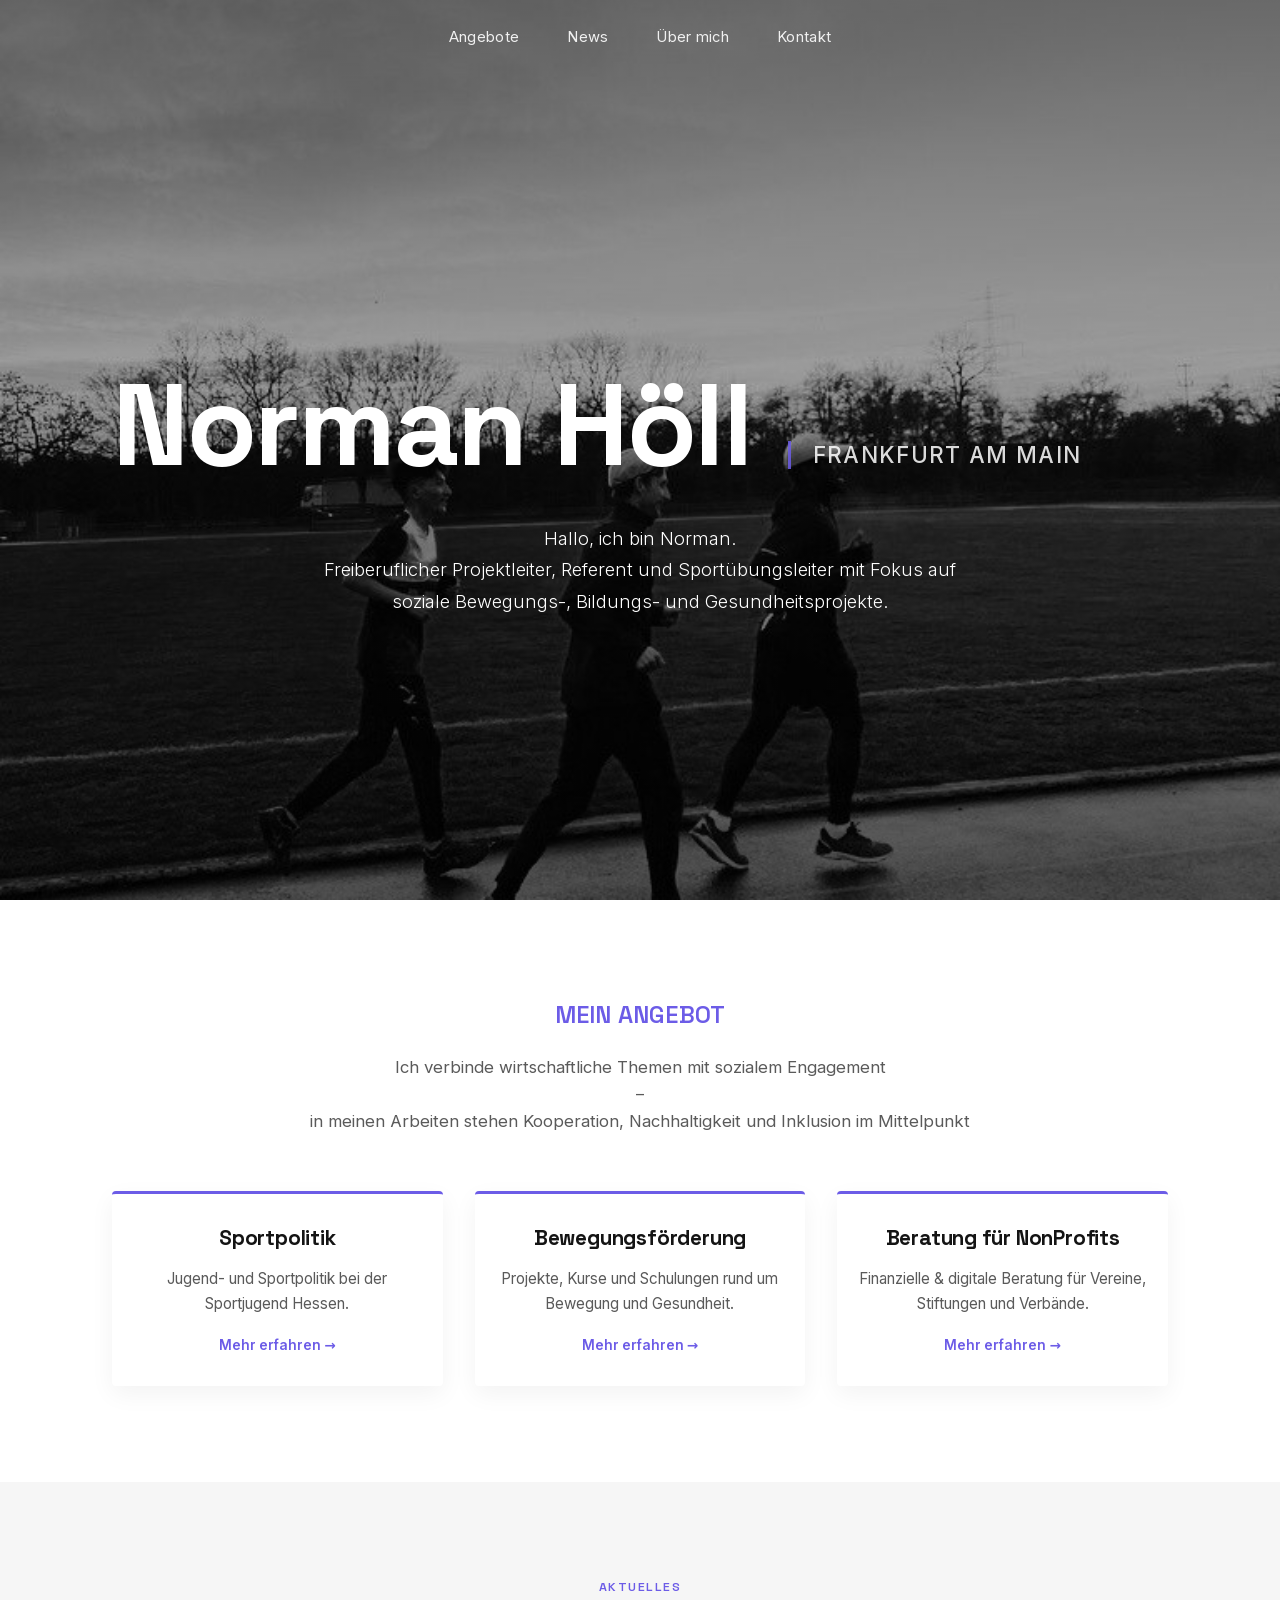
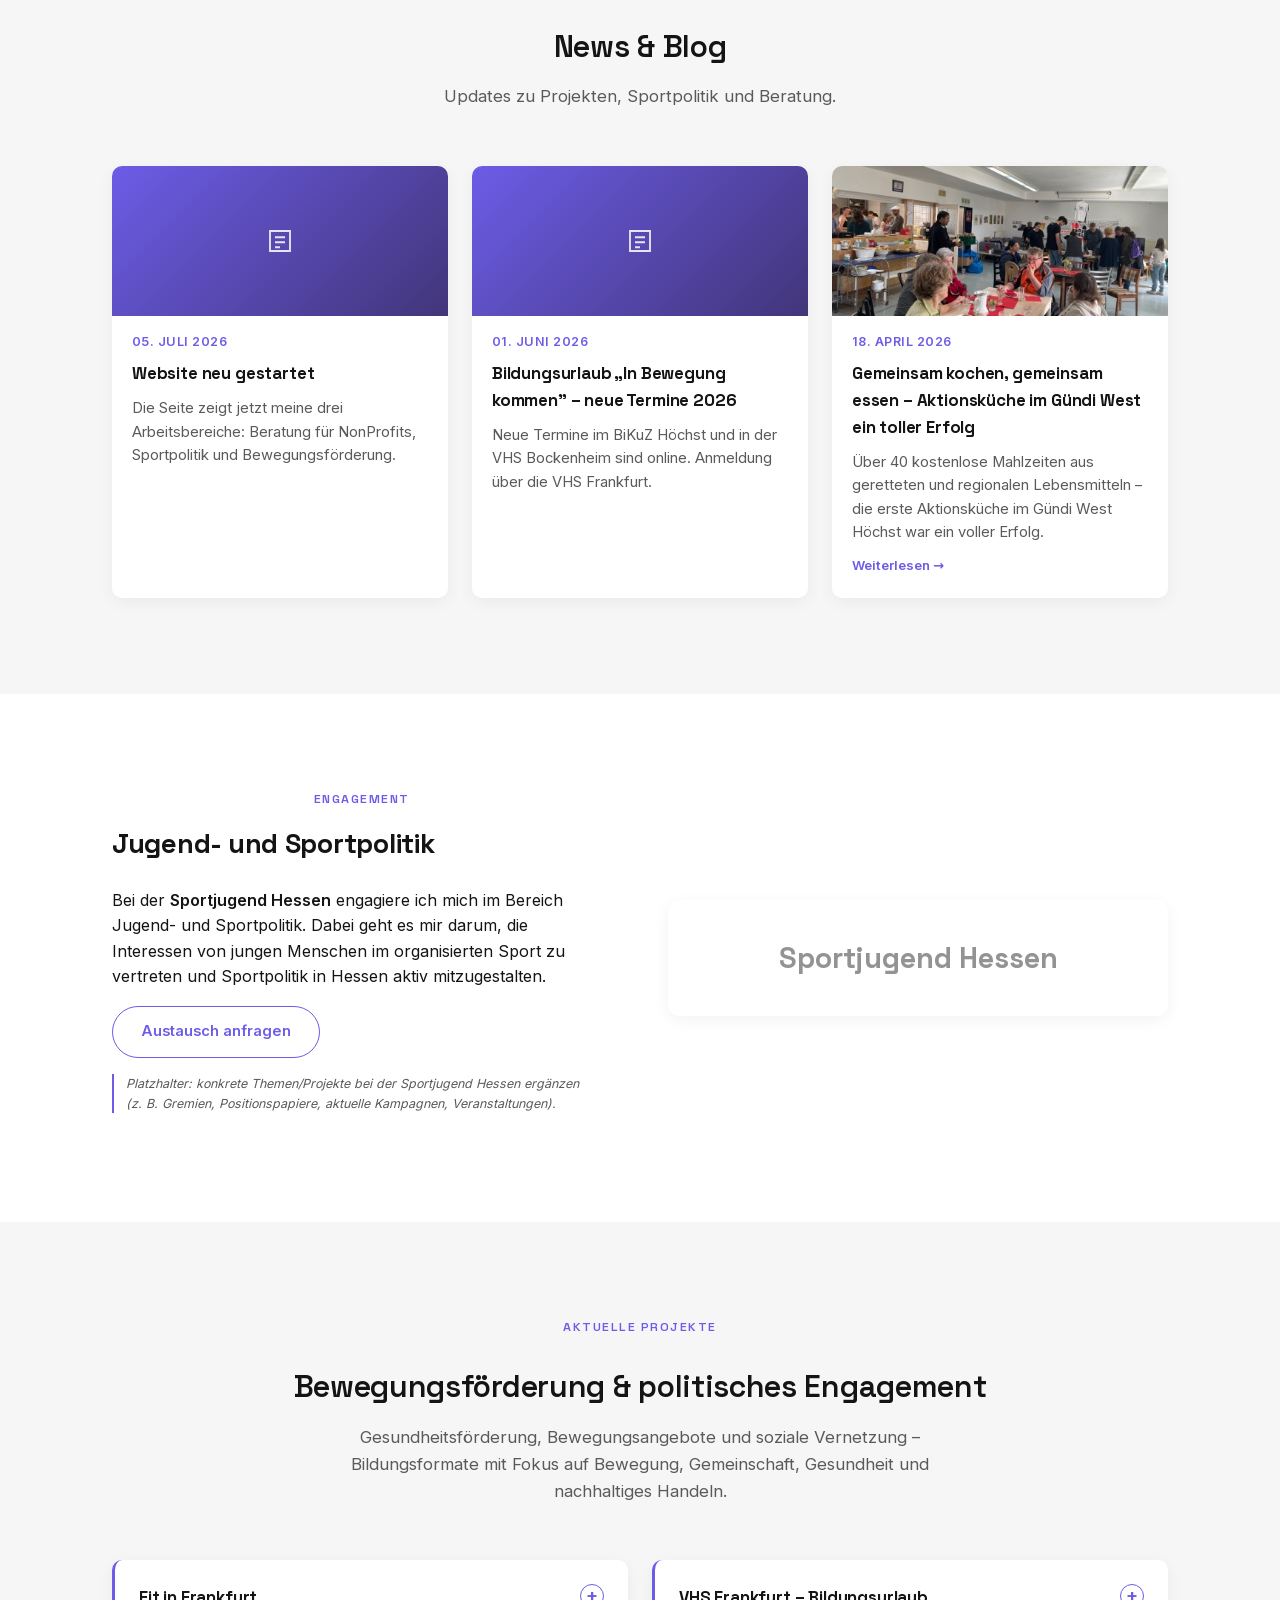
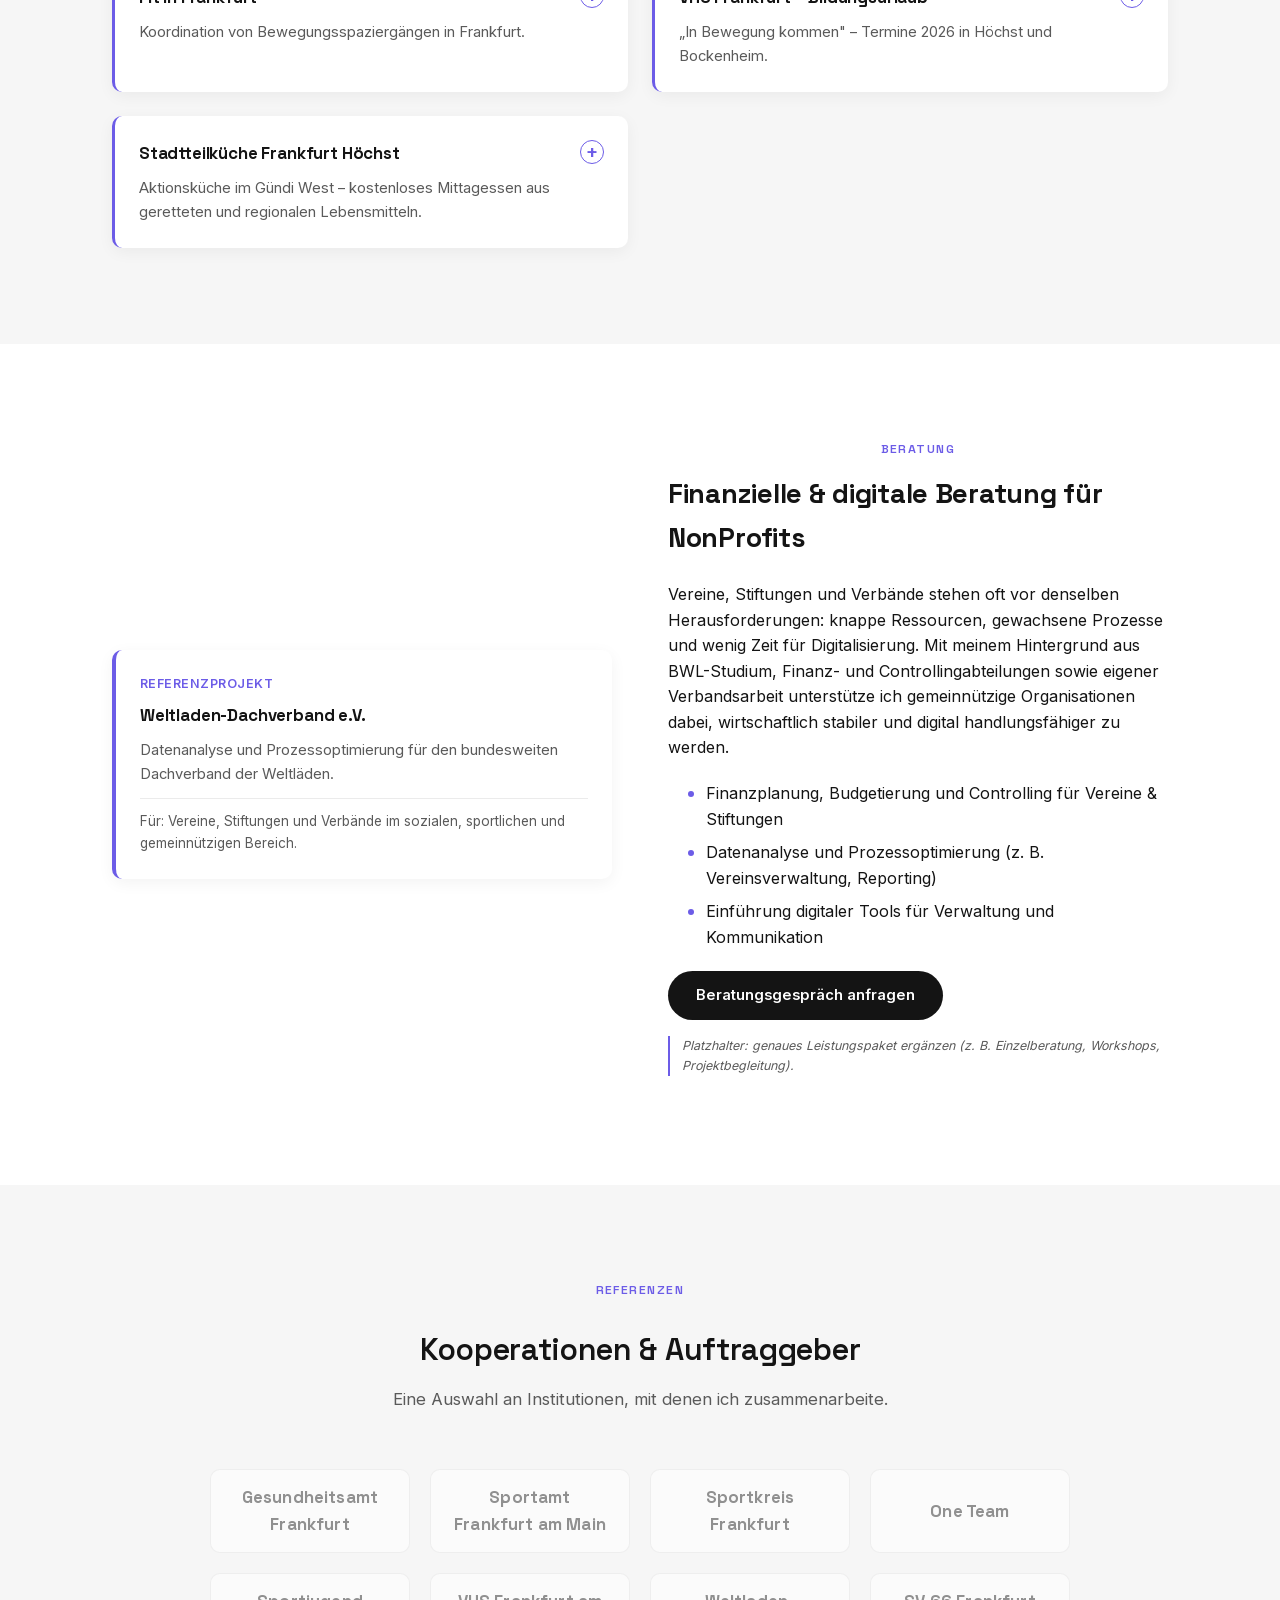
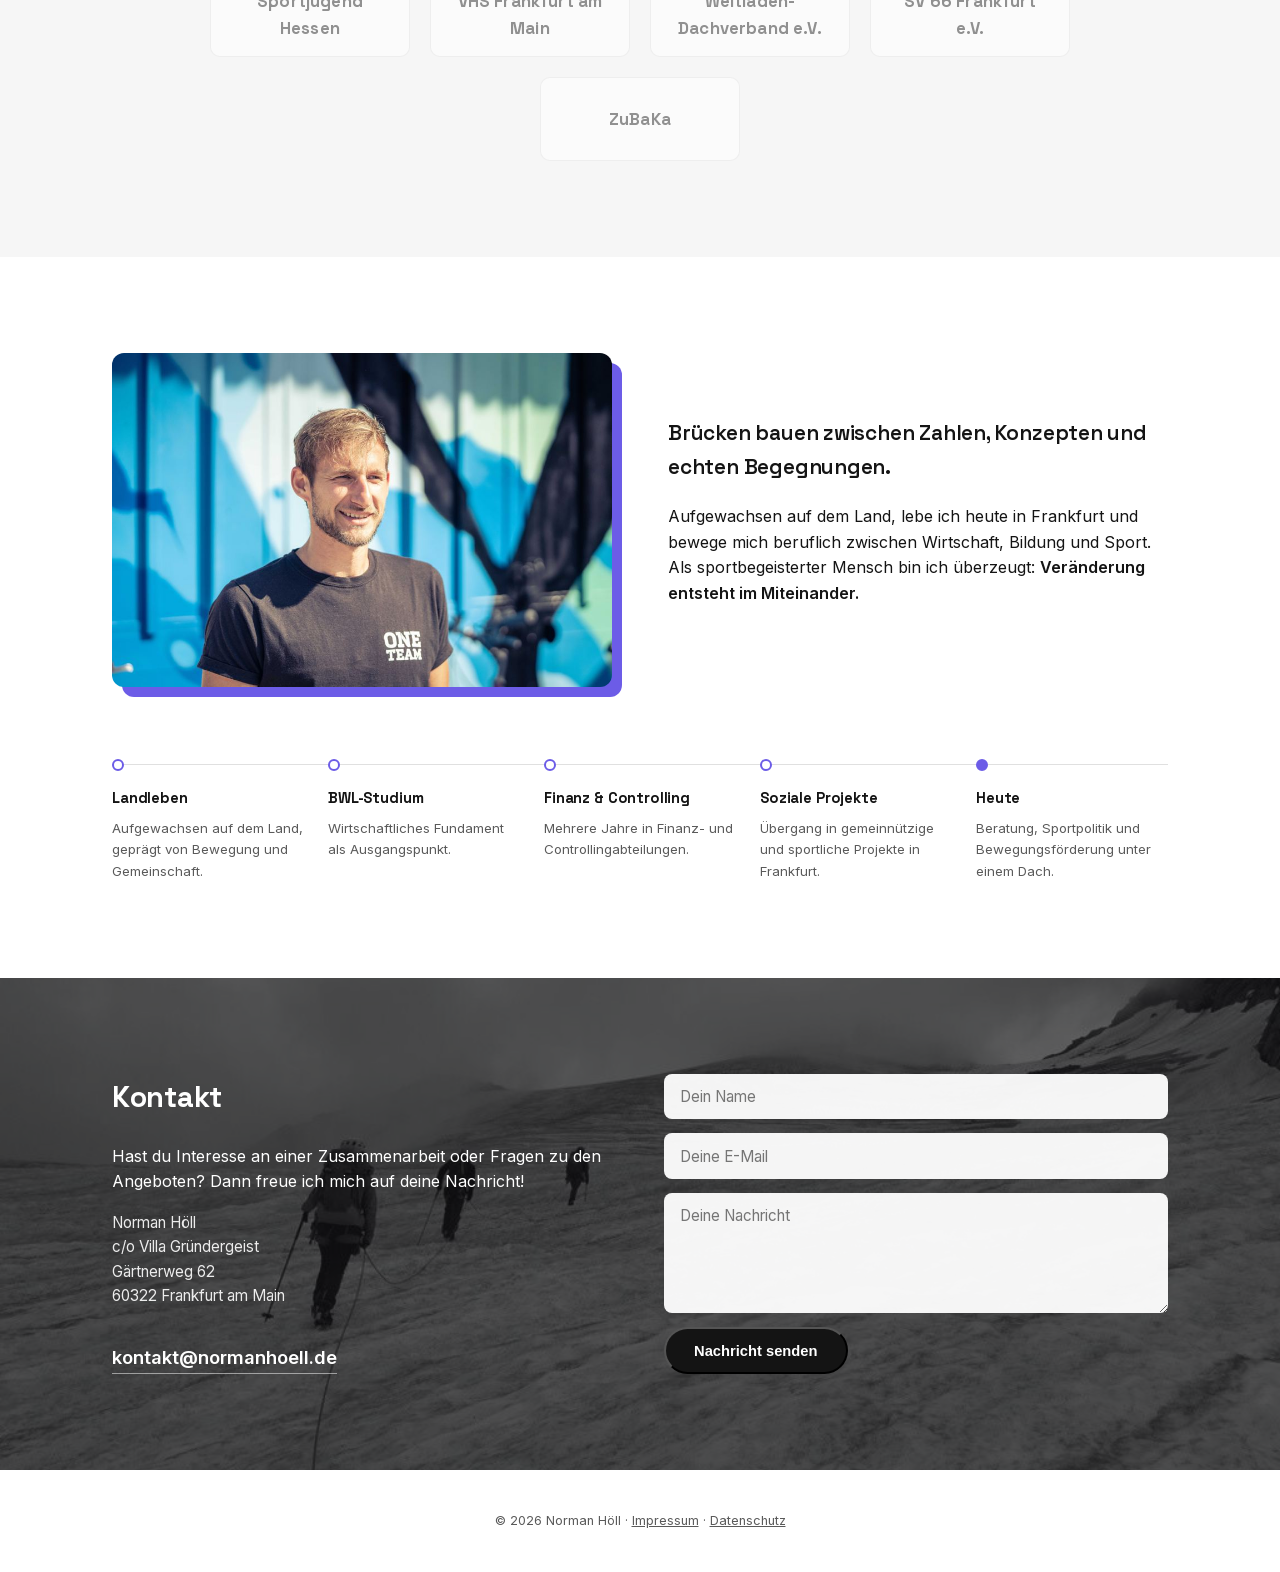
==== index.html @ 2cd6a04b "Restore original hero and Angebot intro copy with requested line breaks" ====
<!DOCTYPE html>
<html lang="de">
<head>
<meta charset="UTF-8" />
<meta name="viewport" content="width=device-width, initial-scale=1.0" />
<title>Norman Höll – Beratung für NonProfits, Sportpolitik &amp; Bewegungsförderung</title>
<meta name="description" content="Norman Höll: Finanzielle & digitale Beratung für NonProfits, Jugend- und Sportpolitik bei der Sportjugend Hessen und Bewegungsförderung in Frankfurt am Main." />
<link rel="canonical" href="https://normanhoell.de/" />
<meta property="og:type" content="profile" />
<meta property="og:title" content="Norman Höll – Beratung für NonProfits, Sportpolitik & Bewegungsförderung" />
<meta property="og:description" content="Finanzielle & digitale Beratung für NonProfits, Jugend- und Sportpolitik bei der Sportjugend Hessen und Bewegungsförderung in Frankfurt am Main." />
<meta property="og:url" content="https://normanhoell.de/" />
<meta property="og:image" content="https://normanhoell.de/images/hero-bewegung.jpg" />
<meta property="og:locale" content="de_DE" />
<meta name="twitter:card" content="summary_large_image" />
<link rel="stylesheet" href="css/style.css">
<script type="application/ld+json">
{
  "@context": "https://schema.org",
  "@type": "Person",
  "name": "Norman Höll",
  "url": "https://normanhoell.de/",
  "jobTitle": "Freiberuflicher Projektleiter und Referent",
  "address": {
    "@type": "PostalAddress",
    "streetAddress": "Gärtnerweg 62",
    "addressLocality": "Frankfurt am Main",
    "postalCode": "60322",
    "addressCountry": "DE"
  },
  "email": "kontakt@normanhoell.de",
  "knowsAbout": ["Sportpolitik", "Bewegungsförderung", "Finanzberatung für NonProfits", "Digitalisierung für Vereine"],
  "affiliation": {
    "@type": "Organization",
    "name": "Sportjugend Hessen"
  }
}
</script>
</head>
<body>

<nav class="nav" id="site-nav">
  <div class="wrap">
    <ul class="nav-links">
      <li><a href="#angebot">Angebote</a></li>
      <li><a href="#news">News</a></li>
      <li><a href="#ueber-mich">Über mich</a></li>
      <li><a href="#kontakt">Kontakt</a></li>
    </ul>
  </div>
</nav>

<header class="hero" id="top" style="background-image: url('images/hero-bewegung.jpg');">
  <div class="hero-content wrap">
    <div class="hero-heading">
      <h1>Norman Höll</h1>
      <p class="hero-location">Frankfurt am Main</p>
    </div>
    <p class="hero-tagline">
      Hallo, ich bin Norman.<br>
      Freiberuflicher Projektleiter, Referent und Sportübungsleiter mit Fokus auf<br>
      soziale Bewegungs-, Bildungs- und Gesundheitsprojekte.
    </p>
  </div>
</header>

<section id="angebot">
  <div class="wrap">
    <span class="eyebrow">Mein Angebot</span>
    <p class="section-lead">
      Ich verbinde wirtschaftliche Themen mit sozialem Engagement<br>
      –<br>
      in meinen Arbeiten stehen Kooperation, Nachhaltigkeit und Inklusion im Mittelpunkt
    </p>
    <div class="pillars">
      <div class="pillar-card">
        <h3>Sportpolitik</h3>
        <p>Jugend- und Sportpolitik bei der Sportjugend Hessen.</p>
        <a href="#sportpolitik">Mehr erfahren →</a>
      </div>
      <div class="pillar-card">
        <h3>Bewegungsförderung</h3>
        <p>Projekte, Kurse und Schulungen rund um Bewegung und Gesundheit.</p>
        <a href="#bewegung">Mehr erfahren →</a>
      </div>
      <div class="pillar-card">
        <h3>Beratung für NonProfits</h3>
        <p>Finanzielle &amp; digitale Beratung für Vereine, Stiftungen und Verbände.</p>
        <a href="#beratung">Mehr erfahren →</a>
      </div>
    </div>
  </div>
</section>

<section id="news" class="section-alt">
  <div class="wrap">
    <span class="eyebrow">Aktuelles</span>
    <h2 class="section-title">News &amp; Blog</h2>
    <p class="section-lead">Updates zu Projekten, Sportpolitik und Beratung.</p>
    <div id="news-list">
      <p class="news-empty">News werden geladen…</p>
    </div>
  </div>
</section>

<section id="sportpolitik">
  <div class="wrap">
    <div class="split">
      <div>
        <span class="eyebrow">Engagement</span>
        <h2>Jugend- und Sportpolitik</h2>
        <p>
          Bei der <strong>Sportjugend Hessen</strong> engagiere ich mich im Bereich Jugend- und
          Sportpolitik. Dabei geht es mir darum, die Interessen von jungen Menschen im organisierten
          Sport zu vertreten und Sportpolitik in Hessen aktiv mitzugestalten.
        </p>
        <a href="#kontakt" class="cta-button is-ghost">Austausch anfragen</a>
        <p class="placeholder-note">
          Platzhalter: konkrete Themen/Projekte bei der Sportjugend Hessen ergänzen
          (z.&nbsp;B. Gremien, Positionspapiere, aktuelle Kampagnen, Veranstaltungen).
        </p>
      </div>
      <div class="partner-feature">
        <span class="partner-wordmark">Sportjugend Hessen</span>
      </div>
    </div>
  </div>
</section>

<section id="bewegung" class="section-alt">
  <div class="wrap">
    <span class="eyebrow">Aktuelle Projekte</span>
    <h2 class="section-title">Bewegungsförderung &amp; politisches Engagement</h2>
    <p class="section-lead">
      Gesundheitsförderung, Bewegungsangebote und soziale Vernetzung – Bildungsformate mit Fokus auf
      Bewegung, Gemeinschaft, Gesundheit und nachhaltiges Handeln.
    </p>
    <div class="card-grid card-grid-2">
      <details class="info-card">
        <summary>
          <h4>Fit in Frankfurt</h4>
          <p>Koordination von Bewegungsspaziergängen in Frankfurt.</p>
        </summary>
        <div class="info-card-detail">
          <p>
            Regelmäßige, kostenlose Bewegungsspaziergänge für Menschen jeden Alters in Frankfurt –
            in Kooperation mit dem Gesundheitsamt Frankfurt und dem Sportamt Frankfurt am Main.
          </p>
        </div>
      </details>
      <details class="info-card">
        <summary>
          <h4>VHS Frankfurt – Bildungsurlaub</h4>
          <p>„In Bewegung kommen" – Termine 2026 in Höchst und Bockenheim.</p>
        </summary>
        <div class="info-card-detail">
          <p>
            06.–10. Juli 2026, BiKuZ Höchst<br>
            05.–09. Oktober 2026, BiKuZ Höchst<br>
            23.–27. November 2026, VHS Bockenheim
          </p>
        </div>
      </details>
      <details class="info-card">
        <summary>
          <h4>Stadtteilküche Frankfurt Höchst</h4>
          <p>Aktionsküche im Gündi West – kostenloses Mittagessen aus geretteten und regionalen Lebensmitteln.</p>
        </summary>
        <div class="info-card-detail">
          <p>
            Erste Aktion am 18. April 2026 im Gündi West Höchst: über 40 kostenlose Mahlzeiten,
            gekocht von acht Ehrenamtlichen aus geretteten und regionalen Lebensmitteln
            (foodsharing Höchst, Bauernhof Luisenhof, Höchster Markt). Ziel ist eine kommunal
            geförderte Stadtteilküche als fester Teil der sozialen Daseinsvorsorge in Frankfurt.
            Weitere Aktionen sind in Planung – <a href="#news">mehr dazu in den News</a>.
          </p>
        </div>
      </details>
    </div>
  </div>
</section>

<section id="beratung">
  <div class="wrap">
    <div class="split split-reverse">
      <div>
        <span class="eyebrow">Beratung</span>
        <h2>Finanzielle &amp; digitale Beratung für NonProfits</h2>
        <p>
          Vereine, Stiftungen und Verbände stehen oft vor denselben Herausforderungen: knappe Ressourcen,
          gewachsene Prozesse und wenig Zeit für Digitalisierung. Mit meinem Hintergrund aus
          BWL-Studium, Finanz- und Controllingabteilungen sowie eigener Verbandsarbeit unterstütze ich
          gemeinnützige Organisationen dabei, wirtschaftlich stabiler und digital handlungsfähiger zu werden.
        </p>
        <ul>
          <li>Finanzplanung, Budgetierung und Controlling für Vereine &amp; Stiftungen</li>
          <li>Datenanalyse und Prozessoptimierung (z.&nbsp;B. Vereinsverwaltung, Reporting)</li>
          <li>Einführung digitaler Tools für Verwaltung und Kommunikation</li>
        </ul>
        <a href="#kontakt" class="cta-button">Beratungsgespräch anfragen</a>
        <p class="placeholder-note">
          Platzhalter: genaues Leistungspaket ergänzen (z.&nbsp;B. Einzelberatung, Workshops, Projektbegleitung).
        </p>
      </div>
      <div>
        <div class="info-card is-feature">
          <span class="info-date">Referenzprojekt</span>
          <h4>Weltladen-Dachverband e.V.</h4>
          <p>Datenanalyse und Prozessoptimierung für den bundesweiten Dachverband der Weltläden.</p>
          <p class="info-target">Für: Vereine, Stiftungen und Verbände im sozialen, sportlichen und gemeinnützigen Bereich.</p>
        </div>
      </div>
    </div>
  </div>
</section>

<section id="referenzen" class="section-alt">
  <div class="wrap">
    <span class="eyebrow">Referenzen</span>
    <h2 class="section-title">Kooperationen &amp; Auftraggeber</h2>
    <p class="section-lead">Eine Auswahl an Institutionen, mit denen ich zusammenarbeite.</p>
    <div class="logo-wall">
      <div class="logo-item logo-text">Gesundheitsamt Frankfurt</div>
      <div class="logo-item logo-text">Sportamt Frankfurt am Main</div>
      <div class="logo-item logo-text">Sportkreis Frankfurt</div>
      <div class="logo-item logo-text">One Team</div>
      <div class="logo-item logo-text">Sportjugend Hessen</div>
      <div class="logo-item logo-text">VHS Frankfurt am Main</div>
      <div class="logo-item logo-text">Weltladen-Dachverband e.V.</div>
      <div class="logo-item logo-text">SV 66 Frankfurt e.V.</div>
      <div class="logo-item logo-text">ZuBaKa</div>
    </div>
  </div>
</section>

<section id="ueber-mich">
  <div class="wrap">
    <div class="split">
      <div class="about-photo">
        <img src="images/portrait-norman.jpg" alt="Norman Höll" loading="lazy">
      </div>
      <div>
        <p class="about-quote">Brücken bauen zwischen Zahlen, Konzepten und echten Begegnungen.</p>
        <p>
          Aufgewachsen auf dem Land, lebe ich heute in Frankfurt und bewege mich beruflich zwischen
          Wirtschaft, Bildung und Sport. Als sportbegeisterter Mensch bin ich überzeugt:
          <strong>Veränderung entsteht im Miteinander.</strong>
        </p>
      </div>
    </div>
    <div class="timeline">
      <div class="timeline-step">
        <span class="timeline-dot"></span>
        <h4>Landleben</h4>
        <p>Aufgewachsen auf dem Land, geprägt von Bewegung und Gemeinschaft.</p>
      </div>
      <div class="timeline-step">
        <span class="timeline-dot"></span>
        <h4>BWL-Studium</h4>
        <p>Wirtschaftliches Fundament als Ausgangspunkt.</p>
      </div>
      <div class="timeline-step">
        <span class="timeline-dot"></span>
        <h4>Finanz &amp; Controlling</h4>
        <p>Mehrere Jahre in Finanz- und Controllingabteilungen.</p>
      </div>
      <div class="timeline-step">
        <span class="timeline-dot"></span>
        <h4>Soziale Projekte</h4>
        <p>Übergang in gemeinnützige und sportliche Projekte in Frankfurt.</p>
      </div>
      <div class="timeline-step is-current">
        <span class="timeline-dot"></span>
        <h4>Heute</h4>
        <p>Beratung, Sportpolitik und Bewegungsförderung unter einem Dach.</p>
      </div>
    </div>
  </div>
</section>

<section id="kontakt" class="contact" style="background-image: url('images/hero-kontakt.jpg');">
  <div class="wrap">
    <div>
      <h2>Kontakt</h2>
      <p>Hast du Interesse an einer Zusammenarbeit oder Fragen zu den Angeboten? Dann freue ich mich auf deine Nachricht!</p>
      <p class="contact-address">
        Norman Höll<br>
        c/o Villa Gründergeist<br>
        Gärtnerweg 62<br>
        60322 Frankfurt am Main
      </p>
      <a href="mailto:kontakt@normanhoell.de" class="contact-mail">kontakt@normanhoell.de</a>
    </div>
    <form class="contact-form" name="kontakt" method="POST" data-netlify="true" netlify-honeypot="firma">
      <input type="hidden" name="form-name" value="kontakt" />
      <input type="text" name="firma" style="display:none" tabindex="-1" autocomplete="off" />
      <input type="text" name="name" placeholder="Dein Name" required>
      <input type="email" name="email" placeholder="Deine E-Mail" required>
      <textarea name="nachricht" placeholder="Deine Nachricht" required></textarea>
      <button type="submit" class="cta-button">Nachricht senden</button>
    </form>
  </div>
</section>

<footer>
  <div class="wrap">
    <p>&copy; <span id="year"></span> Norman Höll · <a href="/impressum.html">Impressum</a> · <a href="/datenschutz.html">Datenschutz</a></p>
  </div>
</footer>

<script src="js/main.js"></script>
</body>
</html>
---- css/style.css ----
@font-face {
  font-family: "Inter";
  font-style: normal;
  font-weight: 300;
  font-display: swap;
  src: url("../fonts/inter-variable.woff2") format("woff2");
}
@font-face {
  font-family: "Inter";
  font-style: normal;
  font-weight: 400;
  font-display: swap;
  src: url("../fonts/inter-variable.woff2") format("woff2");
}
@font-face {
  font-family: "Inter";
  font-style: normal;
  font-weight: 500;
  font-display: swap;
  src: url("../fonts/inter-variable.woff2") format("woff2");
}
@font-face {
  font-family: "Inter";
  font-style: normal;
  font-weight: 600;
  font-display: swap;
  src: url("../fonts/inter-variable.woff2") format("woff2");
}
@font-face {
  font-family: "Space Grotesk";
  font-style: normal;
  font-weight: 500;
  font-display: swap;
  src: url("../fonts/space-grotesk-variable.woff2") format("woff2");
}
@font-face {
  font-family: "Space Grotesk";
  font-style: normal;
  font-weight: 600;
  font-display: swap;
  src: url("../fonts/space-grotesk-variable.woff2") format("woff2");
}
@font-face {
  font-family: "Space Grotesk";
  font-style: normal;
  font-weight: 700;
  font-display: swap;
  src: url("../fonts/space-grotesk-variable.woff2") format("woff2");
}

:root {
  --color-bg: #f6f6f6;
  --color-bg-white: #ffffff;
  --color-text: #141414;
  --color-text-muted: #5a5a5a;
  --color-accent: #6c5ce7;
  --color-line: #141414;
  --max-width: 1120px;
  --font-main: "Inter", "Segoe UI", system-ui, sans-serif;
  --font-heading: "Space Grotesk", "Inter", system-ui, sans-serif;
}

* { box-sizing: border-box; }

html { scroll-behavior: smooth; }

body {
  margin: 0;
  font-family: var(--font-main);
  color: var(--color-text);
  background: var(--color-bg-white);
  line-height: 1.6;
}

img { max-width: 100%; display: block; }

h1, h2, h3, h4, .eyebrow, .about-quote {
  font-family: var(--font-heading);
  letter-spacing: -0.01em;
}

.wrap {
  max-width: var(--max-width);
  margin: 0 auto;
  padding: 0 32px;
}

a { color: inherit; }

/* Nav */
.nav {
  position: fixed;
  top: 0;
  left: 0;
  right: 0;
  z-index: 50;
  padding: 24px 0;
  transition: background 0.3s ease;
}
.nav.is-scrolled {
  background: rgba(255, 255, 255, 0.92);
  backdrop-filter: blur(6px);
}
.nav .wrap {
  display: flex;
  justify-content: center;
  align-items: center;
}
.nav.is-scrolled .nav-links a { color: var(--color-text); }
.nav-links {
  display: flex;
  gap: 48px;
  list-style: none;
  margin: 0;
  padding: 0;
}
.nav-links a {
  text-decoration: none;
  font-size: 0.92rem;
  letter-spacing: 0.02em;
  color: #fff;
  opacity: 0.9;
}
.nav-links a:hover { opacity: 1; }
.nav-toggle { display: none; }

/* Hero */
.hero {
  position: relative;
  min-height: 100vh;
  display: flex;
  align-items: center;
  color: #fff;
  background-size: cover;
  background-position: center;
  isolation: isolate;
}
.hero::before {
  content: "";
  position: absolute;
  inset: 0;
  background: linear-gradient(180deg, rgba(0,0,0,0.55), rgba(0,0,0,0.35) 40%, rgba(0,0,0,0.65));
  z-index: -1;
}
.hero-content {
  padding-top: 90px;
  text-align: left;
  width: 100%;
}
.hero-heading {
  display: flex;
  align-items: flex-end;
  flex-wrap: wrap;
  gap: 36px;
  margin-bottom: 44px;
}
.hero h1 {
  font-size: clamp(3.6rem, 9vw, 7.2rem);
  line-height: 0.92;
  font-weight: 700;
  letter-spacing: -0.02em;
  margin: 0;
}
.hero .hero-location {
  font-size: clamp(1rem, 2vw, 1.4rem);
  font-weight: 500;
  text-transform: uppercase;
  letter-spacing: 0.06em;
  line-height: 1.25;
  opacity: 0.85;
  border-left: 3px solid var(--color-accent);
  padding-left: 22px;
  margin: 0 0 10px;
}
.hero-tagline {
  max-width: 100%;
  margin: 0;
  text-align: center;
  font-size: 1.15rem;
  line-height: 1.7;
  font-weight: 300;
}
.hero-tagline strong { font-weight: 600; }

/* Section basics */
section { padding: 96px 0; }
.section-alt { background: var(--color-bg); }
.section-title {
  font-size: 1.9rem;
  font-weight: 600;
  text-align: center;
  margin-bottom: 12px;
}
.section-lead {
  text-align: center;
  max-width: 680px;
  margin: 0 auto 56px;
  color: var(--color-text-muted);
  font-size: 1.05rem;
}
.eyebrow {
  text-transform: uppercase;
  letter-spacing: 0.12em;
  font-size: 0.78rem;
  color: var(--color-accent);
  font-weight: 600;
  display: block;
  text-align: center;
  margin-bottom: 12px;
}
#angebot .eyebrow {
  font-size: 1.5rem;
  letter-spacing: 0.01em;
  margin-bottom: 20px;
}

/* Pillar cards */
.pillars {
  display: grid;
  grid-template-columns: repeat(3, 1fr);
  gap: 32px;
}
.pillar-card {
  text-align: center;
  padding: 28px 20px;
  background: var(--color-bg-white);
  border-top: 3px solid var(--color-accent);
  border-radius: 4px;
  box-shadow: 0 8px 24px rgba(0,0,0,0.05);
}
.pillar-card h3 {
  font-size: 1.3rem;
  margin: 0 0 12px;
}
.pillar-card p {
  color: var(--color-text-muted);
  font-size: 0.95rem;
  margin: 0 0 16px;
}
.pillar-card a {
  font-size: 0.85rem;
  font-weight: 600;
  color: var(--color-accent);
  text-decoration: none;
}

/* Two-column content */
.split {
  display: grid;
  grid-template-columns: 1fr 1fr;
  gap: 56px;
  align-items: center;
}
.split-reverse { direction: rtl; }
.split-reverse > * { direction: ltr; }
.split h2 { font-size: 1.7rem; margin-top: 0; }
.split ul { padding-left: 20px; margin: 20px 0; list-style: none; }
.split li { margin-bottom: 8px; position: relative; padding-left: 18px; }
.split li::before {
  content: "";
  position: absolute;
  left: 0;
  top: 0.6em;
  width: 6px;
  height: 6px;
  border-radius: 50%;
  background: var(--color-accent);
}
.split img { border-radius: 12px; }

.cta-button {
  display: inline-block;
  background: var(--color-text);
  color: #fff;
  text-decoration: none;
  padding: 13px 28px;
  border-radius: 999px;
  font-size: 0.92rem;
  font-weight: 600;
  transition: background 0.2s ease;
}
.cta-button:hover { background: var(--color-accent); }
.cta-button.is-ghost {
  background: transparent;
  border: 1px solid var(--color-accent);
  color: var(--color-accent);
}
.cta-button.is-ghost:hover { border-color: var(--color-accent); color: #fff; background: var(--color-accent); }

/* Project / news cards */
.card-grid {
  display: grid;
  grid-template-columns: repeat(auto-fit, minmax(260px, 1fr));
  gap: 24px;
}
.info-card {
  background: var(--color-bg-white);
  border-radius: 10px;
  border-left: 3px solid var(--color-accent);
  padding: 24px;
  box-shadow: 0 4px 16px rgba(0,0,0,0.05);
}
.info-card.has-cover {
  border-left: none;
  padding: 0;
  overflow: hidden;
}
.info-card.is-clickable { cursor: pointer; transition: transform 0.15s ease, box-shadow 0.15s ease; }
.info-card.is-clickable:hover {
  transform: translateY(-3px);
  box-shadow: 0 10px 28px rgba(0,0,0,0.1);
}
.news-cover {
  width: 100%;
  height: 150px;
  overflow: hidden;
  background: var(--color-bg);
}
.news-cover img {
  width: 100%;
  height: 100%;
  object-fit: cover;
  display: block;
  margin: 0;
}
.info-card-body {
  padding: 16px 20px 20px;
}
.read-more {
  display: inline-block;
  margin-top: 10px;
  font-size: 0.82rem;
  font-weight: 600;
  color: var(--color-accent);
}
.info-card h4 {
  margin: 0 0 10px;
  font-size: 1.05rem;
}
.info-card p {
  margin: 0;
  color: var(--color-text-muted);
  font-size: 0.92rem;
}
.info-card .info-date {
  display: block;
  font-size: 0.78rem;
  color: var(--color-accent);
  font-weight: 600;
  margin-bottom: 8px;
  text-transform: uppercase;
  letter-spacing: 0.04em;
}
.info-card.is-feature { border-left-width: 4px; }
.info-card .info-target {
  margin-top: 12px;
  padding-top: 12px;
  border-top: 1px solid rgba(0,0,0,0.08);
  font-size: 0.85rem;
}

.card-grid-2 { grid-template-columns: repeat(2, 1fr); }

details.info-card summary {
  cursor: pointer;
  list-style: none;
}
details.info-card summary::-webkit-details-marker { display: none; }
details.info-card:not(.has-cover) summary {
  position: relative;
  padding-right: 32px;
}
details.info-card:not(.has-cover) summary::after {
  content: "+";
  position: absolute;
  top: 0;
  right: 0;
  width: 22px;
  height: 22px;
  display: flex;
  align-items: center;
  justify-content: center;
  font-size: 1.1rem;
  font-weight: 600;
  color: var(--color-accent);
  border: 1px solid var(--color-accent);
  border-radius: 50%;
  transition: transform 0.2s ease;
}
details.info-card:not(.has-cover)[open] summary::after {
  transform: rotate(135deg);
}
details.info-card summary h4,
details.info-card summary p { pointer-events: none; }
.info-card-detail {
  margin-top: 14px;
  padding-top: 14px;
  border-top: 1px solid rgba(0,0,0,0.08);
}
.info-card-detail p {
  margin: 0 0 12px;
  color: var(--color-text-muted);
  font-size: 0.9rem;
}

.placeholder-note {
  font-size: 0.78rem;
  font-style: italic;
  color: var(--color-text-muted);
  border-left: 2px solid var(--color-accent);
  padding-left: 12px;
  margin-top: 16px;
}

/* About */
.about-photo {
  position: relative;
  isolation: isolate;
}
.about-photo::before {
  content: "";
  position: absolute;
  top: 10px;
  left: 10px;
  width: 100%;
  height: 100%;
  background: var(--color-accent);
  border-radius: 12px;
  z-index: -1;
}
.about-photo img { border-radius: 12px; }
.partner-feature {
  background: var(--color-bg-white);
  border-radius: 12px;
  padding: 40px;
  display: flex;
  align-items: center;
  justify-content: center;
  box-shadow: 0 4px 16px rgba(0,0,0,0.05);
}
.partner-wordmark {
  font-family: var(--font-heading);
  font-weight: 700;
  font-size: 1.8rem;
  line-height: 1.25;
  text-align: center;
  color: var(--color-text-muted);
  opacity: 0.65;
  transition: opacity 0.2s ease, color 0.2s ease;
}
.partner-feature:hover .partner-wordmark { opacity: 1; color: var(--color-accent); }
.about-quote {
  font-size: 1.3rem;
  font-weight: 600;
  text-align: left;
  margin: 0 0 20px;
}

.timeline {
  display: grid;
  grid-template-columns: repeat(5, 1fr);
  gap: 24px;
  margin-top: 72px;
  position: relative;
}
.timeline::before {
  content: "";
  position: absolute;
  top: 5px;
  left: 0;
  right: 0;
  height: 1px;
  background: rgba(0,0,0,0.12);
}
.timeline-step {
  position: relative;
  padding-top: 28px;
}
.timeline-dot {
  position: absolute;
  top: 0;
  left: 0;
  width: 12px;
  height: 12px;
  border-radius: 50%;
  background: var(--color-bg-white);
  border: 2px solid var(--color-accent);
}
.timeline-step.is-current .timeline-dot { background: var(--color-accent); }
.timeline-step h4 { font-size: 0.92rem; margin: 0 0 8px; }
.timeline-step p { font-size: 0.83rem; color: var(--color-text-muted); margin: 0; }

/* Referenzen */
.logo-wall {
  display: flex;
  flex-wrap: wrap;
  justify-content: center;
  gap: 20px;
}
.logo-item {
  background: var(--color-bg-white);
  border: 1px solid rgba(0,0,0,0.08);
  border-radius: 10px;
  height: 84px;
  flex: 0 1 200px;
  display: flex;
  align-items: center;
  justify-content: center;
  padding: 14px 22px;
  opacity: 0.65;
  transition: opacity 0.2s ease, color 0.2s ease;
}
.logo-item:hover { opacity: 1; }
.logo-item.logo-text {
  font-family: var(--font-heading);
  font-weight: 700;
  font-size: 1.05rem;
  letter-spacing: 0.01em;
  text-align: center;
  color: var(--color-text-muted);
}
.logo-item.logo-text:hover { color: var(--color-accent); }

/* News */
#news-list { margin-top: 32px; }
.news-empty { text-align: center; color: var(--color-text-muted); }
.card-grid-3 { grid-template-columns: repeat(3, 1fr); }
.news-cover-placeholder {
  display: flex;
  align-items: center;
  justify-content: center;
  background: linear-gradient(135deg, var(--color-accent), #423579);
}
.news-image {
  width: 100%;
  max-height: 320px;
  object-fit: cover;
  border-radius: 8px;
  margin-bottom: 14px;
}

.news-slider {
  position: relative;
  height: 320px;
  margin-bottom: 14px;
  border-radius: 8px;
  overflow: hidden;
}
.news-slider-track {
  display: flex;
  height: 100%;
  transition: transform 0.3s ease;
}
.news-slider-track .news-image {
  flex: 0 0 100%;
  height: 100%;
  margin-bottom: 0;
  border-radius: 0;
}
.slider-btn {
  position: absolute;
  top: 50%;
  transform: translateY(-50%);
  background: rgba(20,20,20,0.55);
  color: #fff;
  border: none;
  width: 32px;
  height: 32px;
  border-radius: 50%;
  font-size: 1.2rem;
  line-height: 1;
  cursor: pointer;
}
.slider-prev { left: 10px; }
.slider-next { right: 10px; }
.slider-dots {
  position: absolute;
  bottom: 10px;
  left: 0;
  right: 0;
  display: flex;
  justify-content: center;
  gap: 6px;
}
.slider-dot {
  width: 8px;
  height: 8px;
  border-radius: 50%;
  border: none;
  padding: 0;
  background: rgba(255,255,255,0.55);
  cursor: pointer;
}
.slider-dot.is-active { background: #fff; }

/* Post modal */
body.no-scroll { overflow: hidden; }
.post-modal {
  position: fixed;
  inset: 0;
  z-index: 300;
  display: none;
  align-items: center;
  justify-content: center;
  padding: 40px 20px;
}
.post-modal.is-open { display: flex; }
.post-modal-backdrop {
  position: absolute;
  inset: 0;
  background: rgba(10,10,10,0.75);
}
.post-modal-panel {
  position: relative;
  background: var(--color-bg-white);
  width: 100%;
  max-width: 640px;
  max-height: 85vh;
  overflow-y: auto;
  border-radius: 14px;
  box-shadow: 0 30px 80px rgba(0,0,0,0.35);
}
.post-modal-close {
  position: absolute;
  top: 14px;
  right: 14px;
  z-index: 2;
  width: 32px;
  height: 32px;
  border-radius: 50%;
  border: none;
  background: rgba(20,20,20,0.55);
  color: #fff;
  font-size: 1.4rem;
  line-height: 1;
  cursor: pointer;
}
.post-modal-content .news-cover,
.post-modal-content .news-slider {
  height: 320px;
  background: #141414;
  border-radius: 14px 14px 0 0;
  margin-bottom: 0;
}
.post-modal-content .news-cover img,
.post-modal-content .news-image {
  object-fit: contain;
}
.post-modal-content .news-slider-track .news-image { border-radius: 0; }
.post-modal-body {
  padding: 22px 28px 28px;
}
.post-modal-body h3 {
  font-size: 1.4rem;
  margin: 4px 0 16px;
}
.post-modal-body p {
  color: var(--color-text-muted);
  margin: 0 0 14px;
}

/* Contact */
.contact {
  position: relative;
  color: #fff;
  background-size: cover;
  background-position: center;
  isolation: isolate;
}
.contact::before {
  content: "";
  position: absolute;
  inset: 0;
  background: rgba(10,10,10,0.6);
  z-index: -1;
}
.contact .wrap { display: grid; grid-template-columns: 1fr 1fr; gap: 48px; }
.contact h2 { font-size: 1.8rem; margin-top: 0; }
.contact-form { display: grid; gap: 14px; }
.contact-form input,
.contact-form textarea {
  padding: 13px 16px;
  border-radius: 8px;
  border: none;
  font-family: inherit;
  font-size: 0.95rem;
  background: rgba(255,255,255,0.95);
}
.contact-form textarea { min-height: 120px; resize: vertical; }
.contact-form button {
  justify-self: start;
}
.contact-address { font-size: 0.95rem; opacity: 0.9; }
.contact-mail {
  display: inline-block;
  margin-top: 20px;
  font-size: 1.15rem;
  font-weight: 600;
  text-decoration: none;
  border-bottom: 1px solid rgba(255,255,255,0.5);
}

/* Footer */
footer {
  padding: 28px 0;
  text-align: center;
  font-size: 0.8rem;
  color: var(--color-text-muted);
}
footer a { color: var(--color-text-muted); }

@media (max-width: 900px) {
  .pillars, .contact .wrap { grid-template-columns: 1fr; }
  .card-grid-2, .card-grid-3 { grid-template-columns: 1fr; }
  .split { grid-template-columns: 1fr; }
  .split-reverse { direction: ltr; }
  .nav-links { display: none; }
  .timeline { grid-template-columns: 1fr; gap: 28px; }
  .timeline::before { top: 0; bottom: 0; left: 5px; right: auto; width: 1px; height: auto; }
  .timeline-step { padding-top: 0; padding-left: 28px; }
  .timeline-dot { top: 4px; left: 0; }
  .hero-heading { flex-direction: column; align-items: flex-start; gap: 18px; }
  .hero .hero-location { border-left: none; border-top: 3px solid var(--color-accent); padding-left: 0; padding-top: 14px; }
}
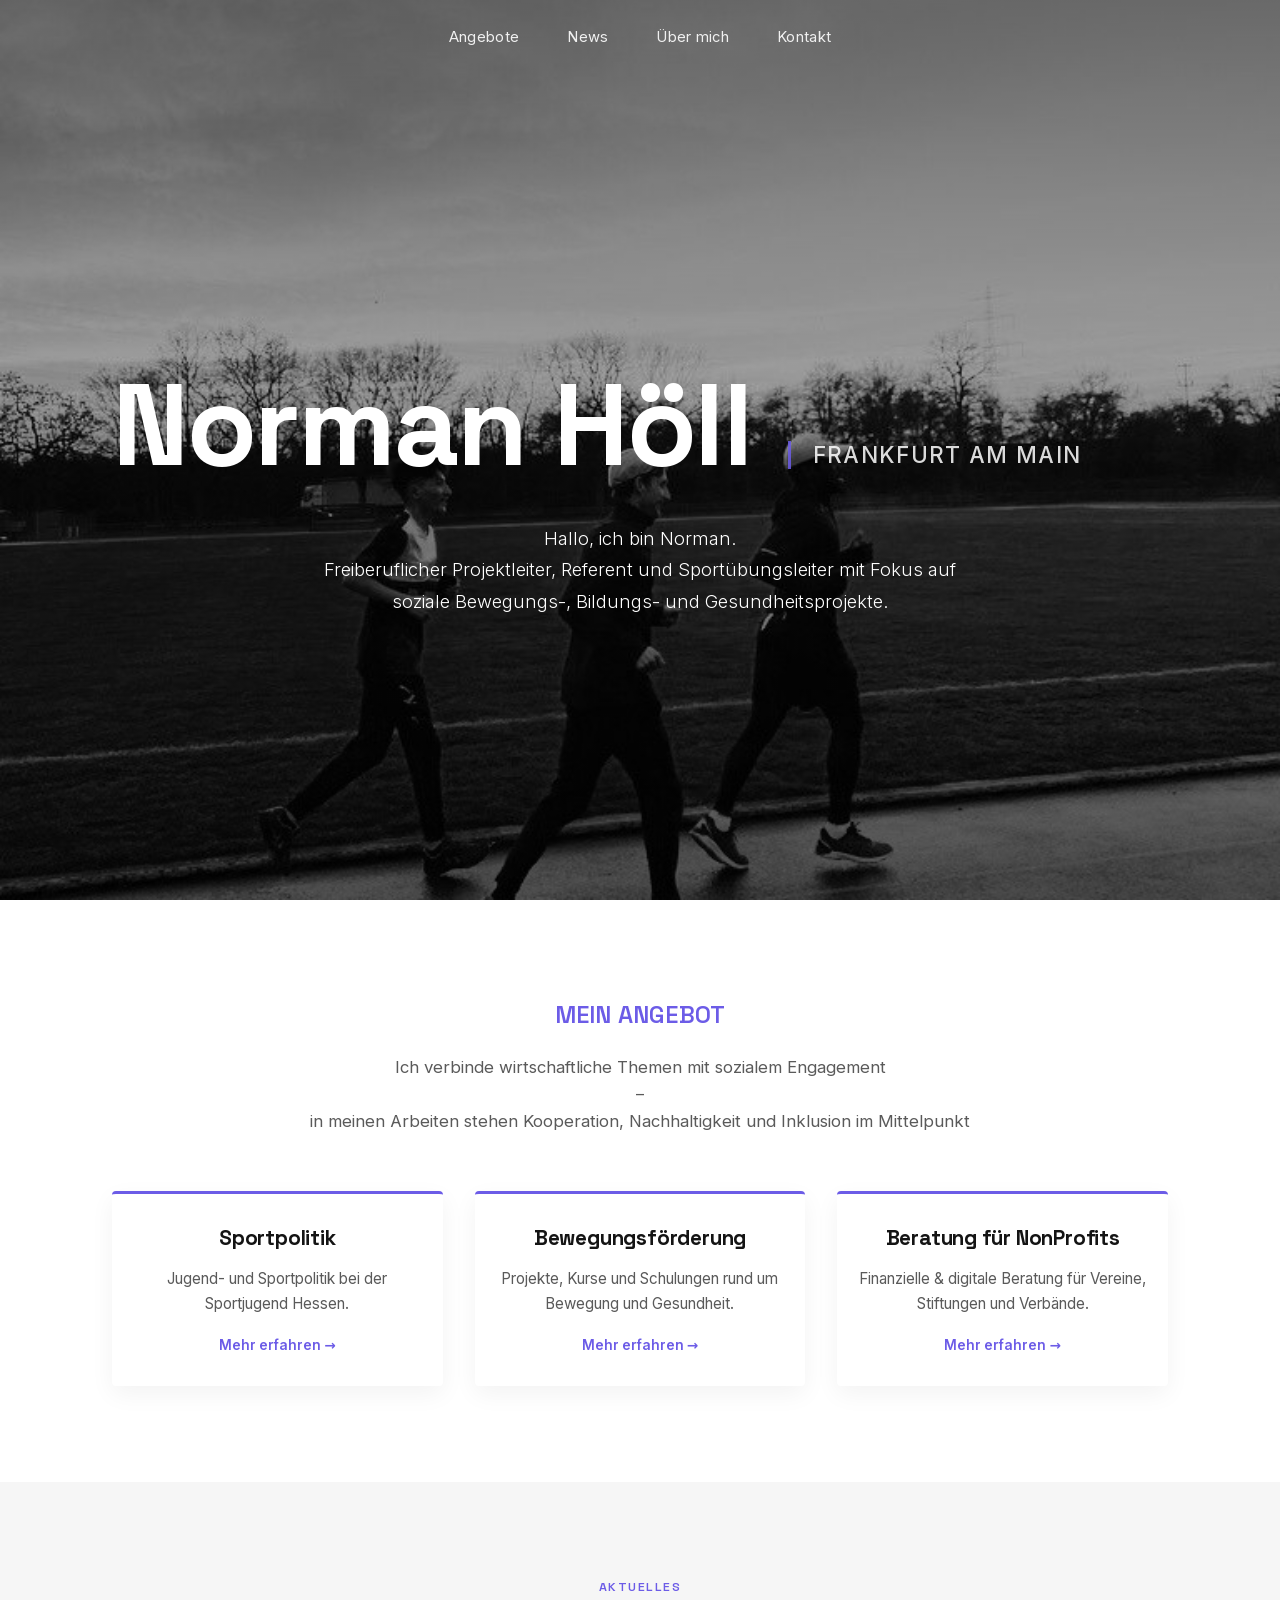
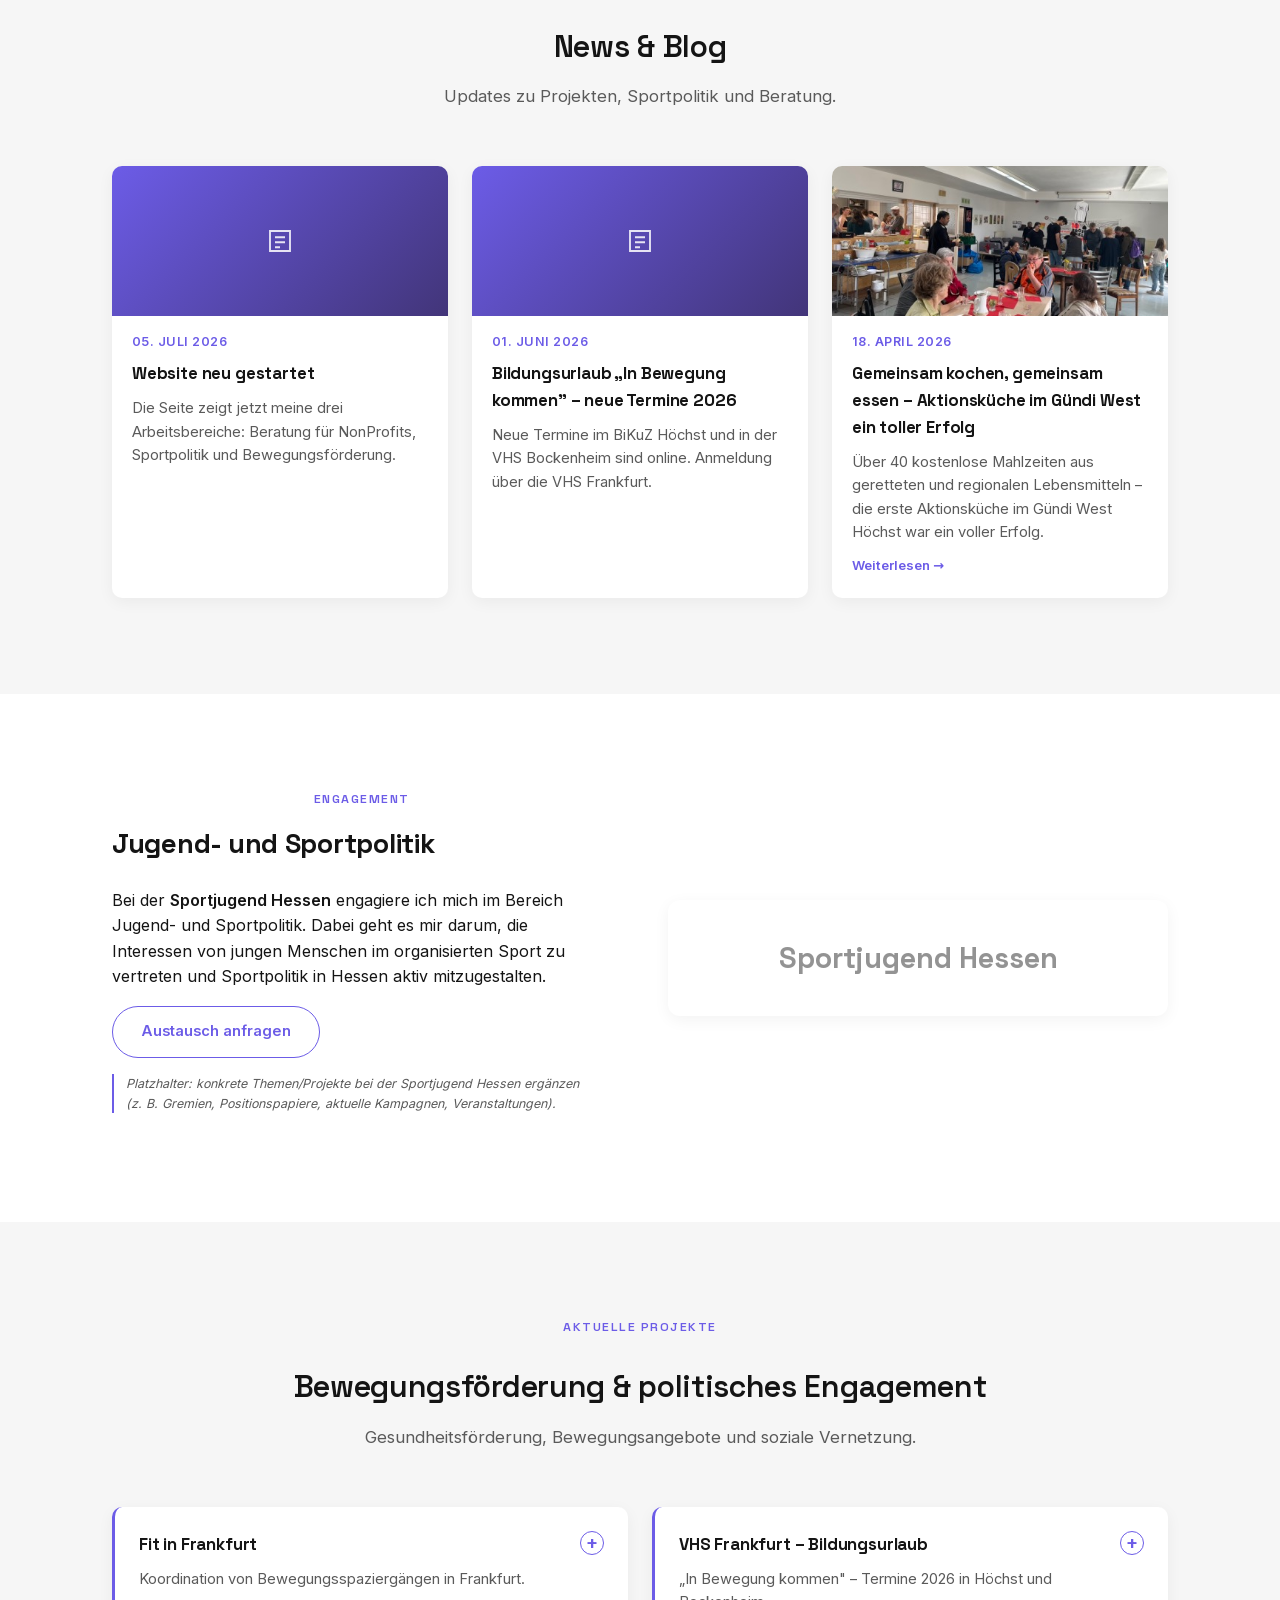
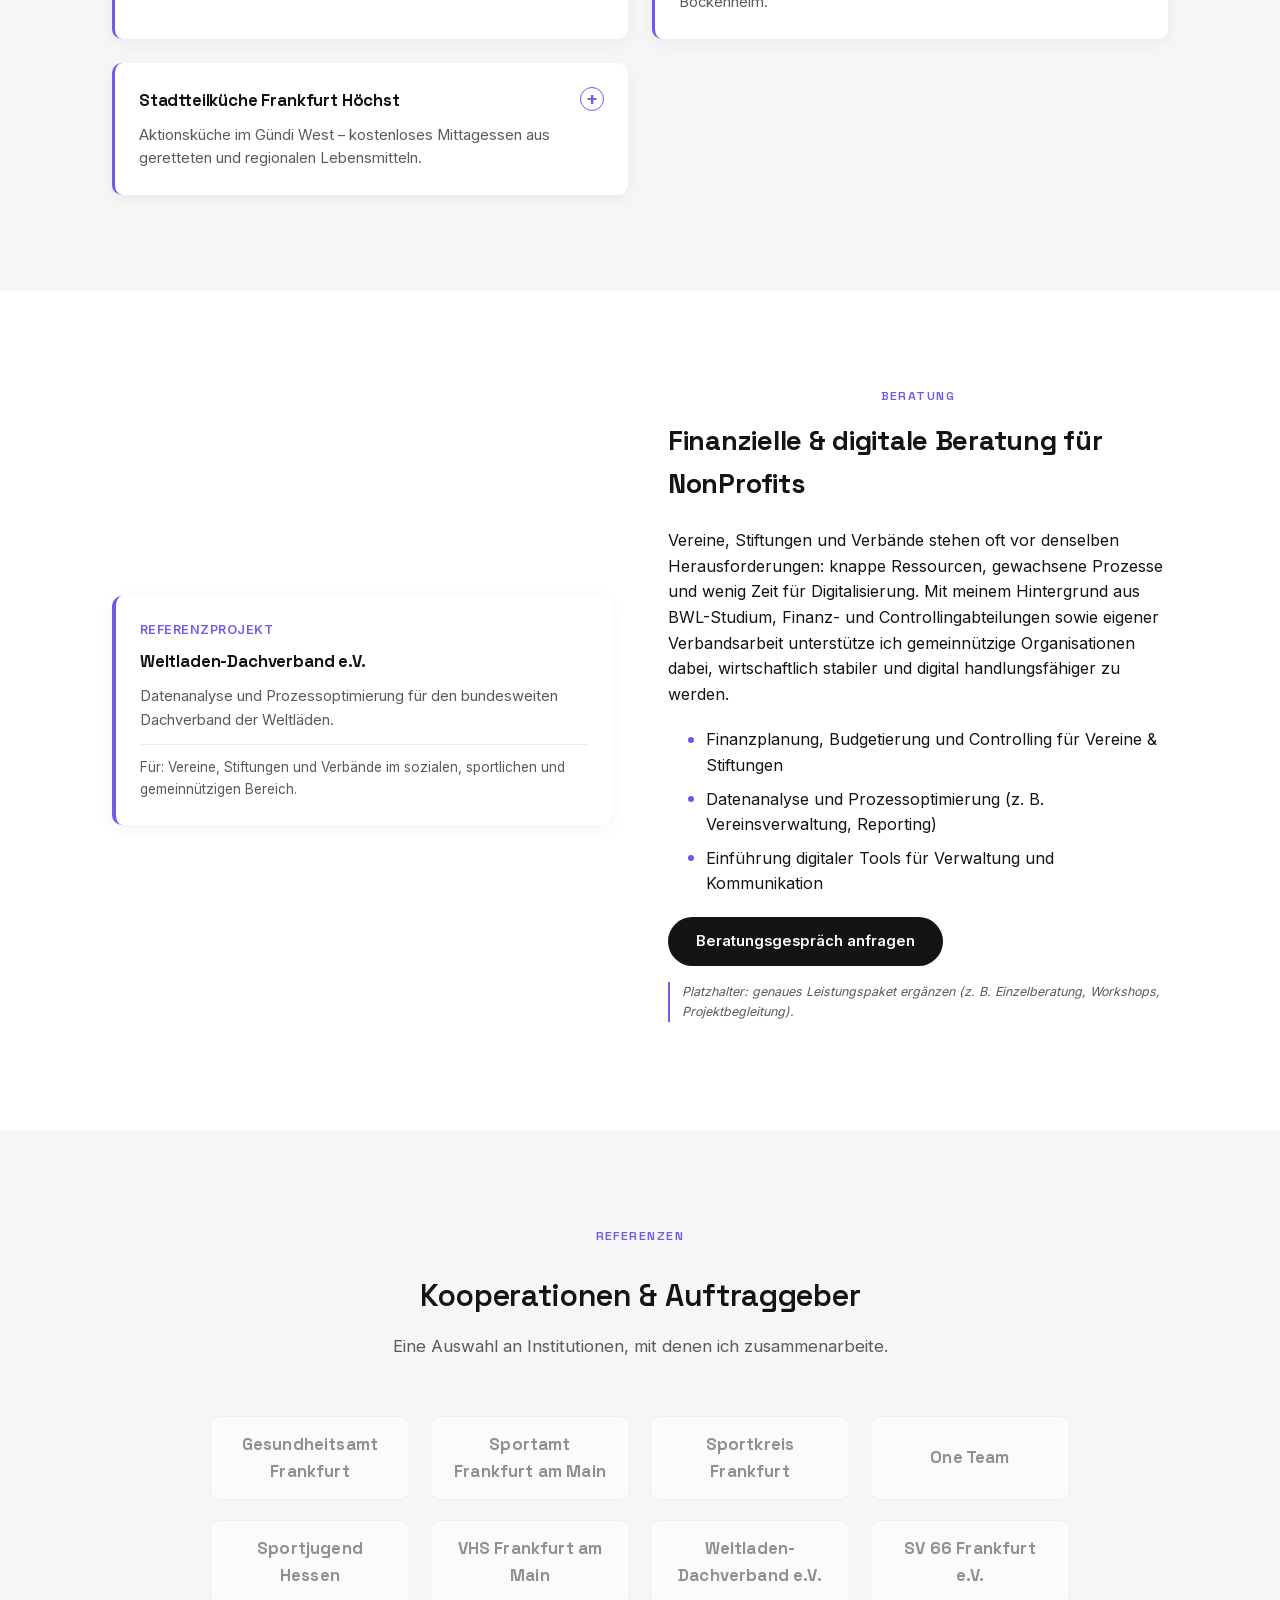
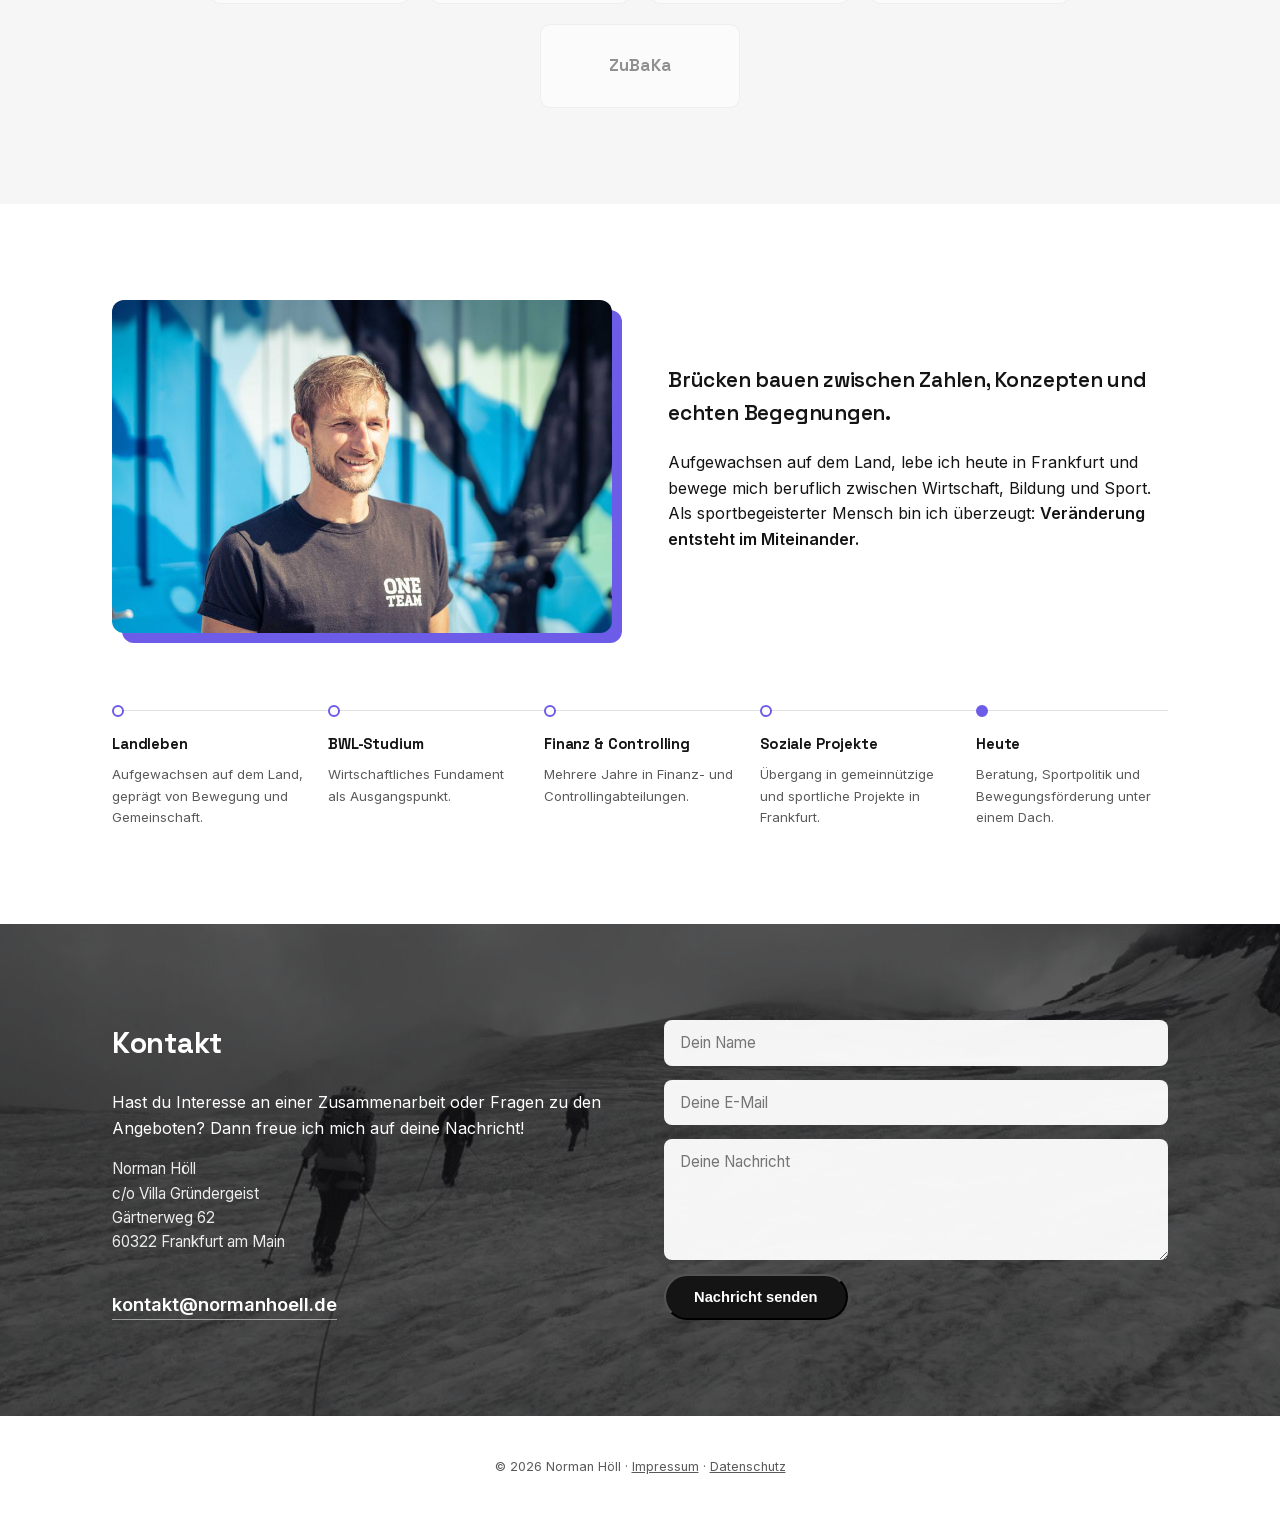
==== commit 2aea6580: "Shorten Bewegungsförderung section intro text" ====
--- a/index.html
+++ b/index.html
@@ -132,8 +132,7 @@
     <span class="eyebrow">Aktuelle Projekte</span>
     <h2 class="section-title">Bewegungsförderung &amp; politisches Engagement</h2>
     <p class="section-lead">
-      Gesundheitsförderung, Bewegungsangebote und soziale Vernetzung – Bildungsformate mit Fokus auf
-      Bewegung, Gemeinschaft, Gesundheit und nachhaltiges Handeln.
+      Gesundheitsförderung, Bewegungsangebote und soziale Vernetzung.
     </p>
     <div class="card-grid card-grid-2">
       <details class="info-card">
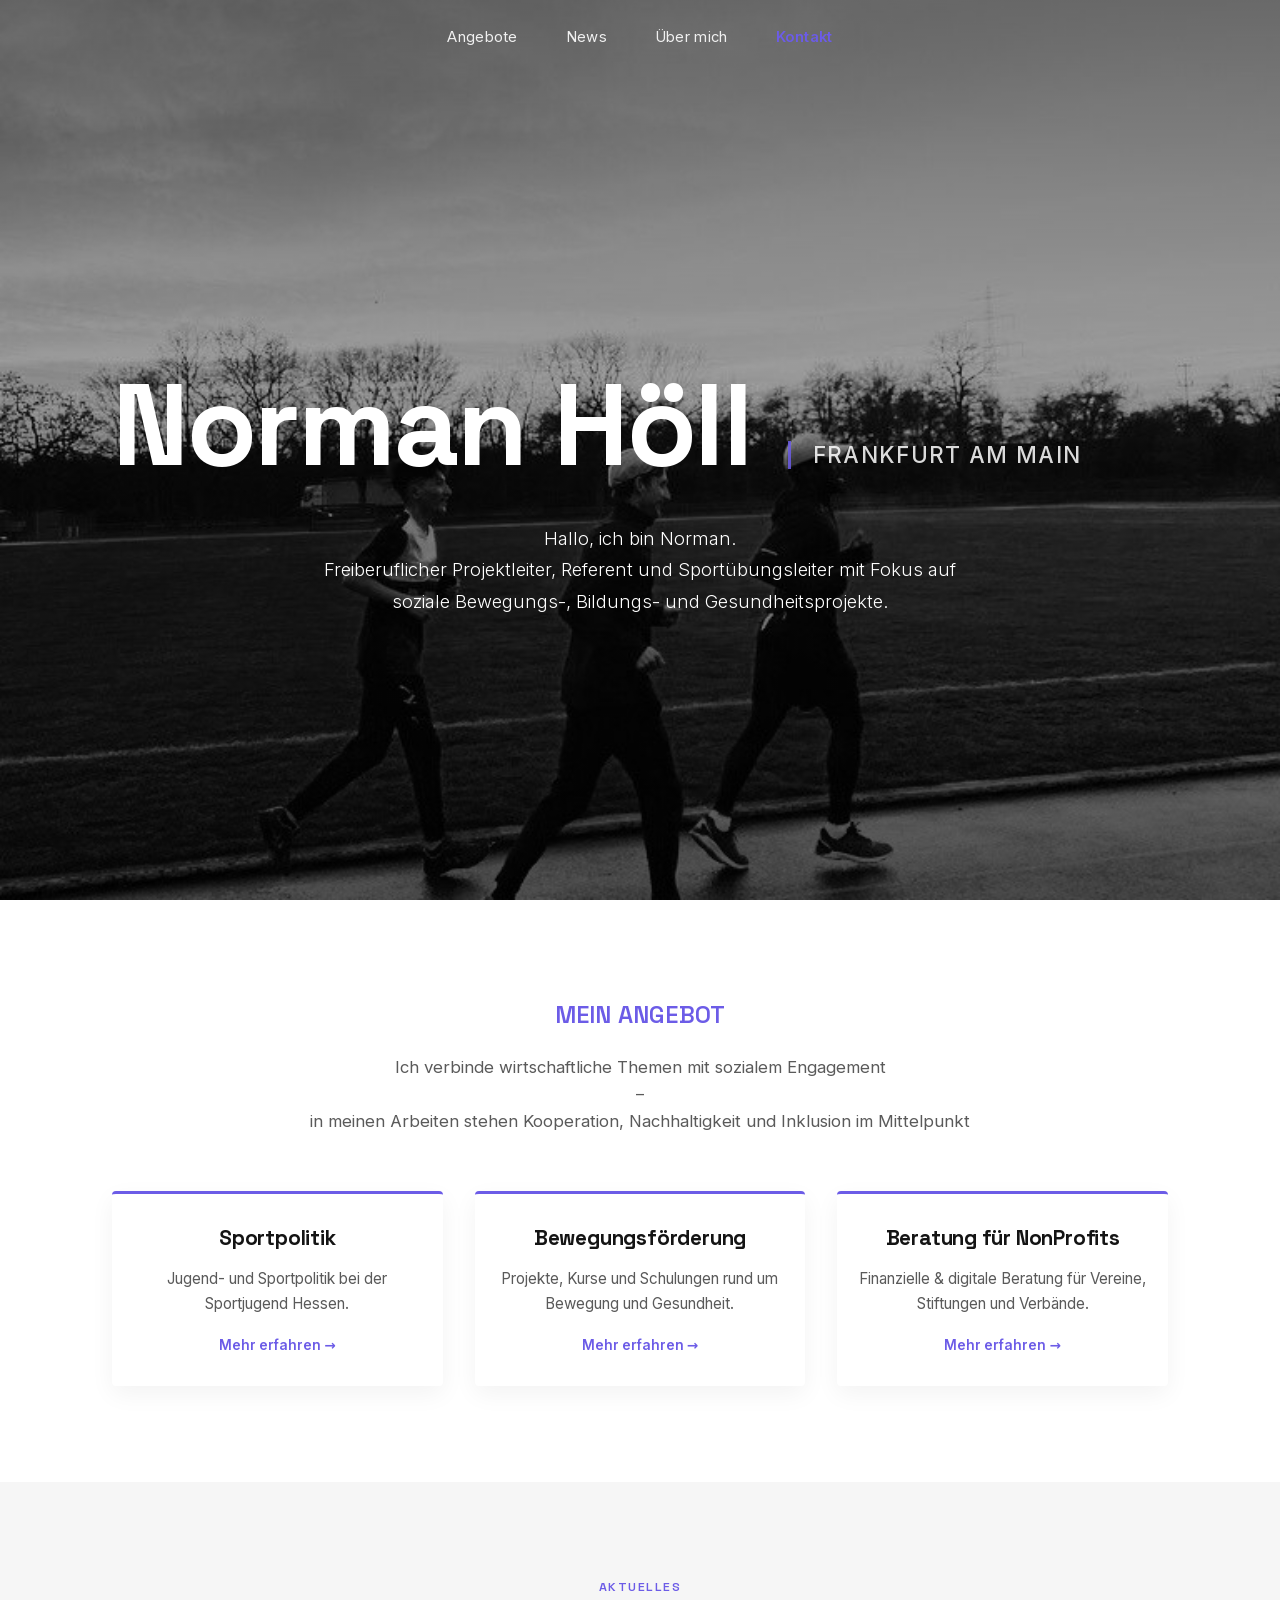
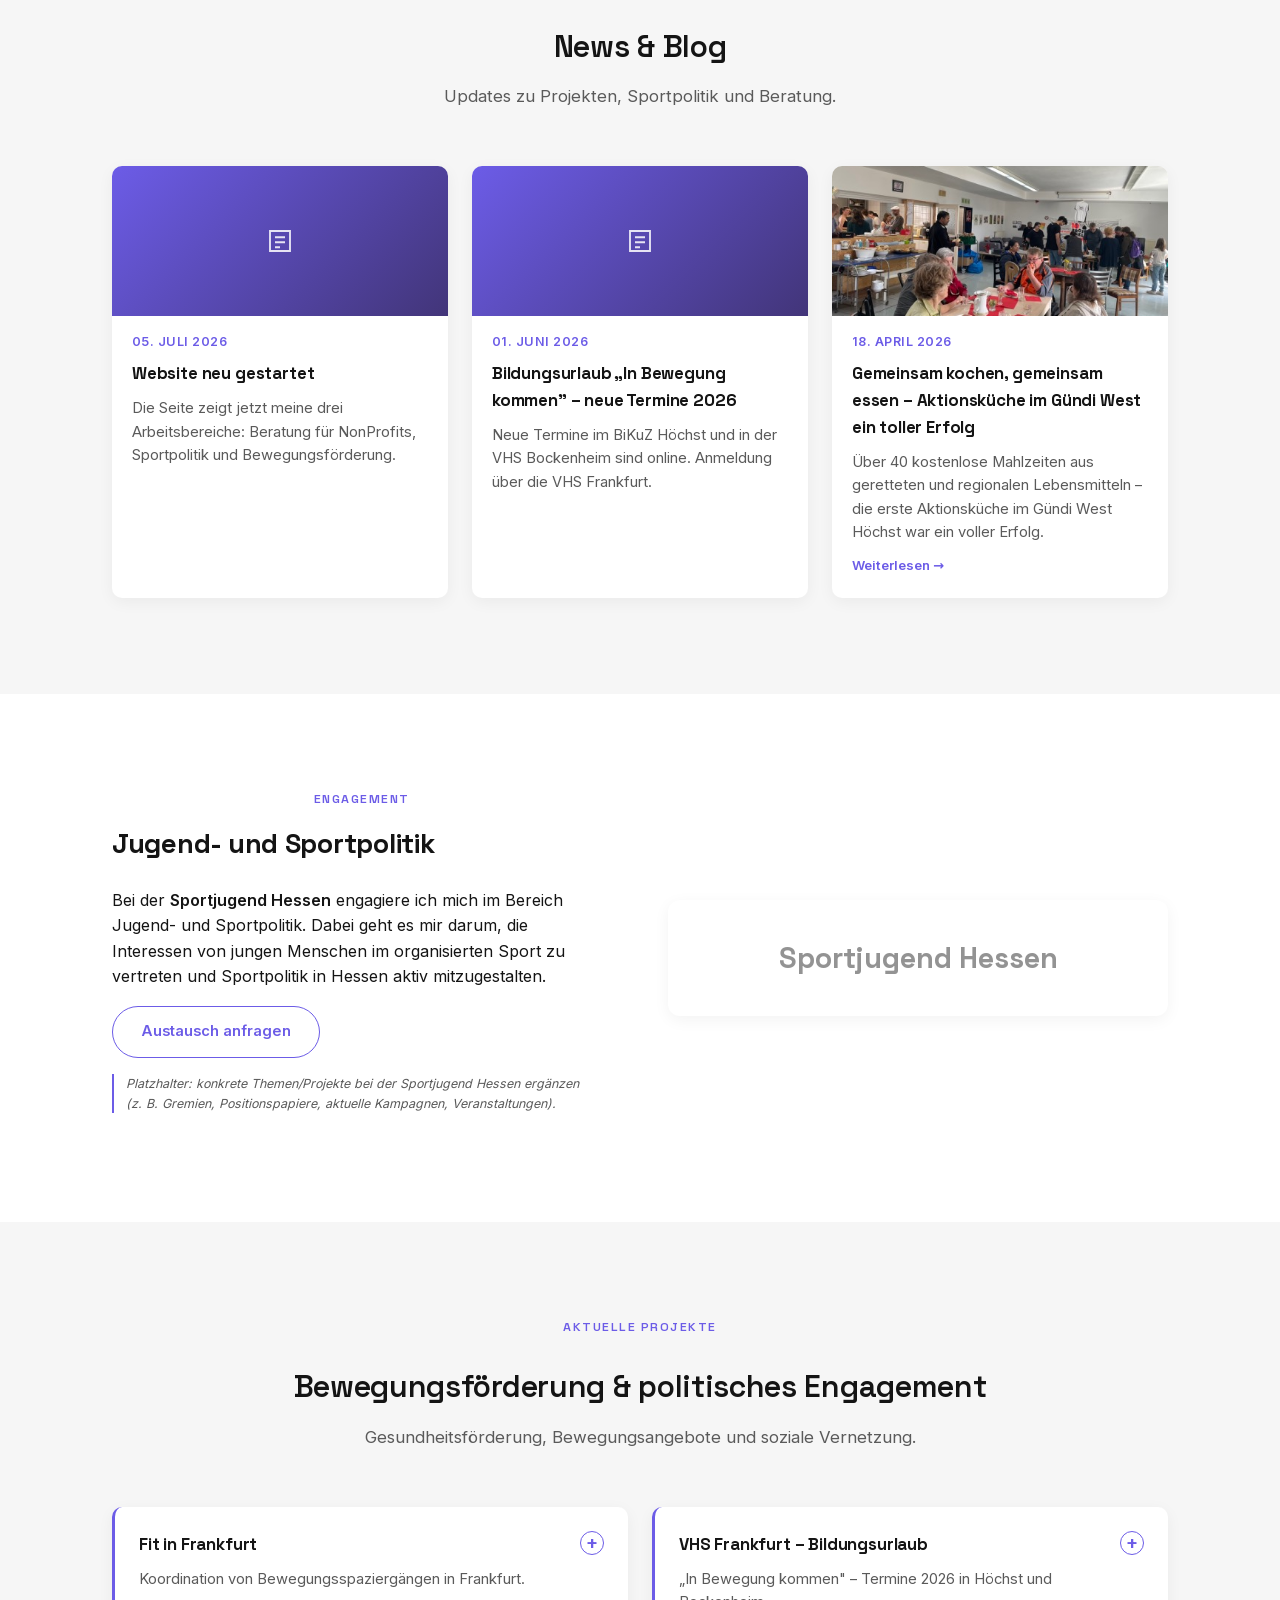
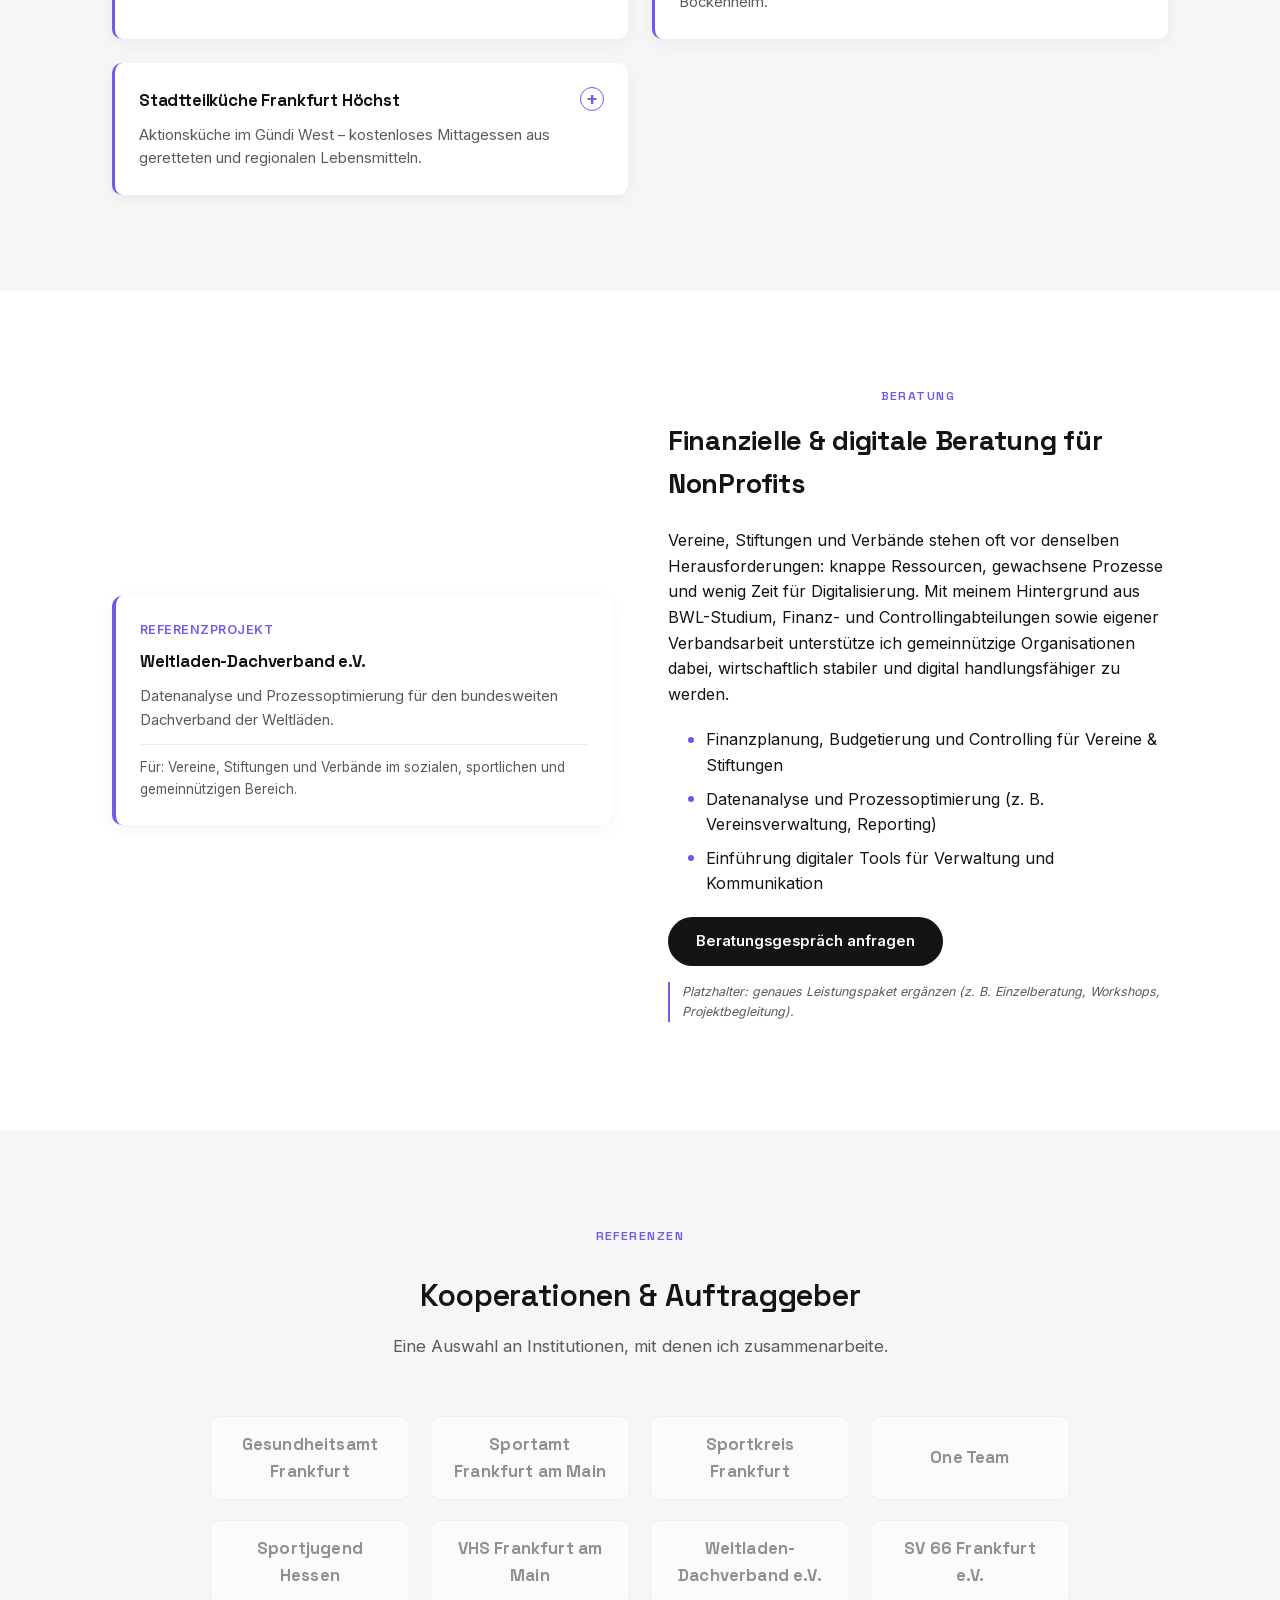
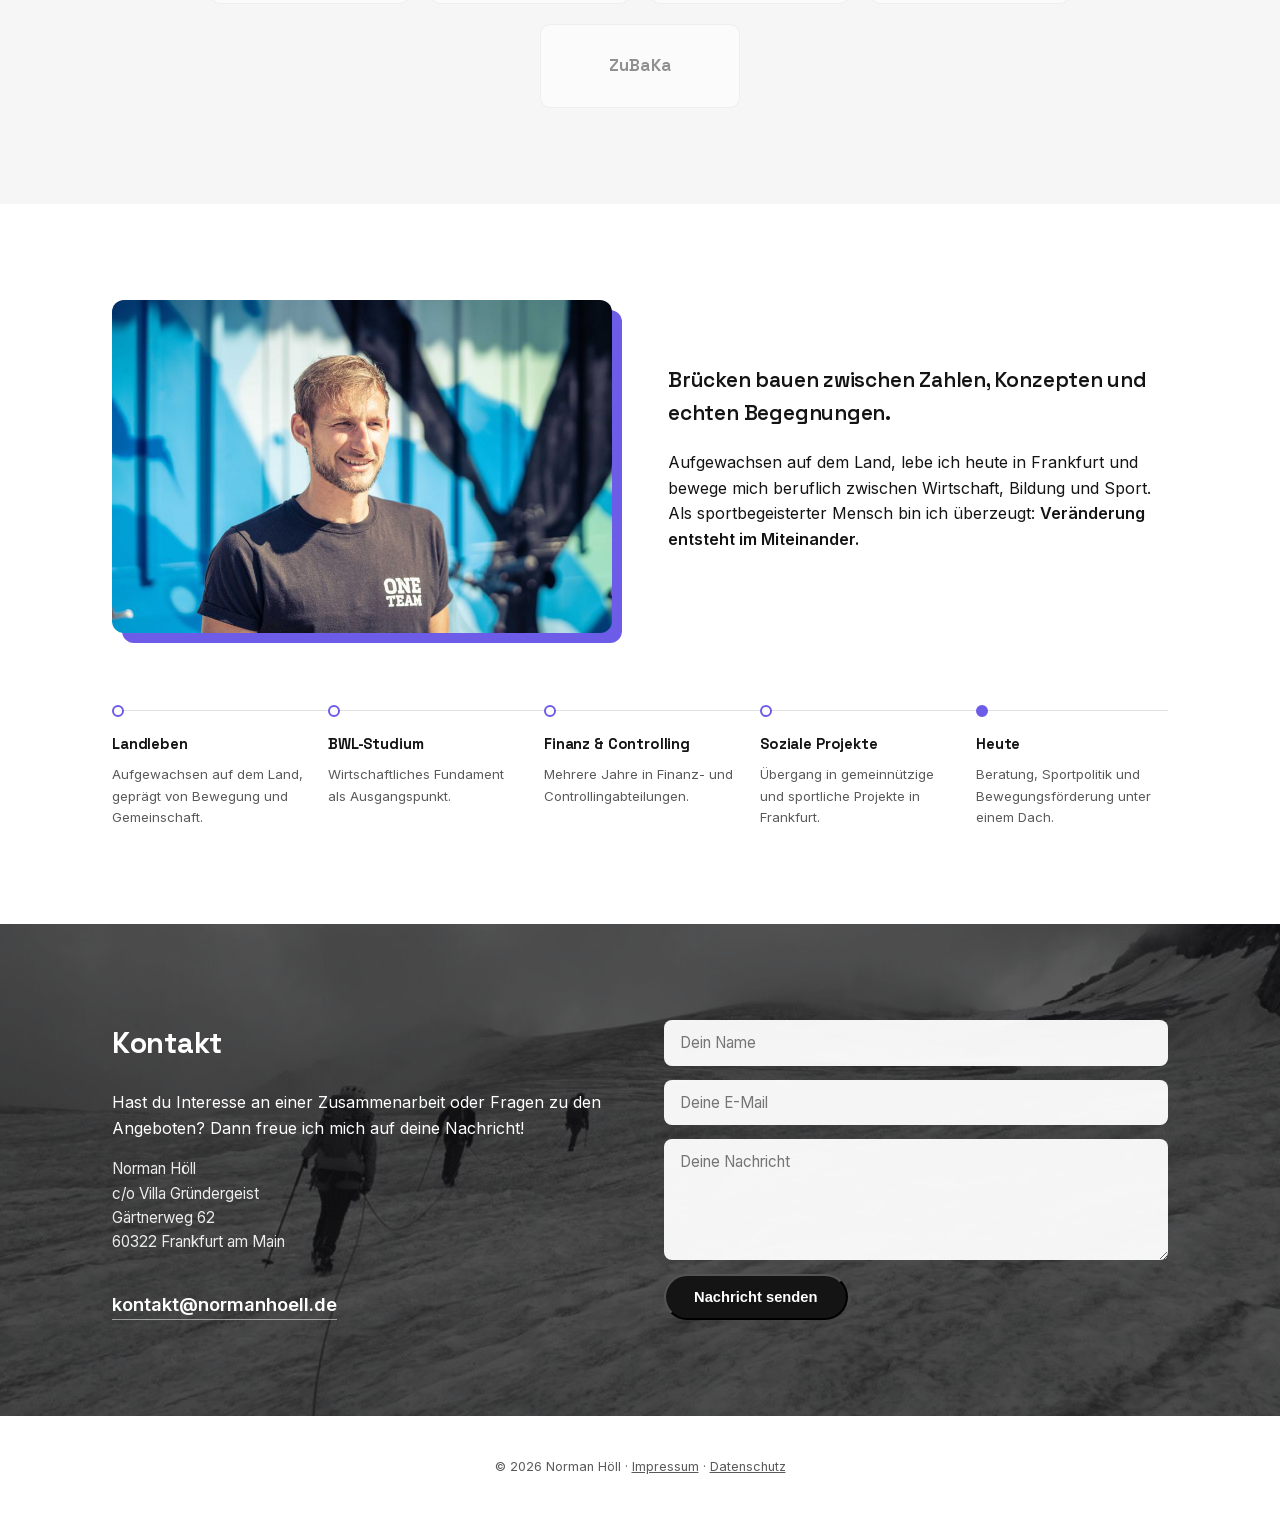
==== commit ec6bf1bd: "Add mobile nav menu, fix forced line breaks on narrow screens, add scrollspy - Header now shows a ha" ====
--- a/index.html
+++ b/index.html
@@ -41,7 +41,10 @@
 
 <nav class="nav" id="site-nav">
   <div class="wrap">
-    <ul class="nav-links">
+    <button type="button" class="nav-toggle" id="nav-toggle" aria-label="Menü öffnen" aria-expanded="false">
+      <span></span><span></span><span></span>
+    </button>
+    <ul class="nav-links" id="nav-links">
       <li><a href="#angebot">Angebote</a></li>
       <li><a href="#news">News</a></li>
       <li><a href="#ueber-mich">Über mich</a></li>
@@ -57,8 +60,8 @@
       <p class="hero-location">Frankfurt am Main</p>
     </div>
     <p class="hero-tagline">
-      Hallo, ich bin Norman.<br>
-      Freiberuflicher Projektleiter, Referent und Sportübungsleiter mit Fokus auf<br>
+      Hallo, ich bin Norman.<br class="force-break">
+      Freiberuflicher Projektleiter, Referent und Sportübungsleiter mit Fokus auf<br class="force-break">
       soziale Bewegungs-, Bildungs- und Gesundheitsprojekte.
     </p>
   </div>
@@ -68,8 +71,8 @@
   <div class="wrap">
     <span class="eyebrow">Mein Angebot</span>
     <p class="section-lead">
-      Ich verbinde wirtschaftliche Themen mit sozialem Engagement<br>
-      –<br>
+      Ich verbinde wirtschaftliche Themen mit sozialem Engagement<br class="force-break">
+      –<br class="force-break">
       in meinen Arbeiten stehen Kooperation, Nachhaltigkeit und Inklusion im Mittelpunkt
     </p>
     <div class="pillars">
--- a/css/style.css
+++ b/css/style.css
@@ -105,6 +105,7 @@
   display: flex;
   justify-content: center;
   align-items: center;
+  position: relative;
 }
 .nav.is-scrolled .nav-links a { color: var(--color-text); }
 .nav-links {
@@ -120,9 +121,35 @@
   letter-spacing: 0.02em;
   color: #fff;
   opacity: 0.9;
+  transition: color 0.2s ease, opacity 0.2s ease;
 }
 .nav-links a:hover { opacity: 1; }
-.nav-toggle { display: none; }
+.nav-links a.is-active {
+  color: var(--color-accent);
+  opacity: 1;
+  font-weight: 600;
+}
+.nav.is-scrolled .nav-links a.is-active { color: var(--color-accent); }
+.nav-toggle {
+  display: none;
+  flex-direction: column;
+  justify-content: center;
+  gap: 5px;
+  width: 30px;
+  height: 24px;
+  background: none;
+  border: none;
+  padding: 0;
+  cursor: pointer;
+}
+.nav-toggle span {
+  display: block;
+  height: 2px;
+  background: #fff;
+  border-radius: 2px;
+  transition: background 0.2s ease;
+}
+.nav.is-scrolled .nav-toggle span { background: var(--color-text); }
 
 /* Hero */
 .hero {
@@ -714,7 +741,29 @@
   .card-grid-2, .card-grid-3 { grid-template-columns: 1fr; }
   .split { grid-template-columns: 1fr; }
   .split-reverse { direction: ltr; }
-  .nav-links { display: none; }
+  .nav-toggle { display: flex; }
+  .nav-links {
+    display: none;
+    position: absolute;
+    top: calc(100% + 16px);
+    left: 0;
+    right: 0;
+    flex-direction: column;
+    align-items: center;
+    gap: 0;
+    background: var(--color-bg-white);
+    border-radius: 10px;
+    padding: 8px 0;
+    box-shadow: 0 16px 32px rgba(0,0,0,0.15);
+  }
+  .nav-links.is-open { display: flex; }
+  .nav-links a {
+    color: var(--color-text);
+    opacity: 1;
+    width: 100%;
+    text-align: center;
+    padding: 14px 0;
+  }
   .timeline { grid-template-columns: 1fr; gap: 28px; }
   .timeline::before { top: 0; bottom: 0; left: 5px; right: auto; width: 1px; height: auto; }
   .timeline-step { padding-top: 0; padding-left: 28px; }
@@ -722,3 +771,7 @@
   .hero-heading { flex-direction: column; align-items: flex-start; gap: 18px; }
   .hero .hero-location { border-left: none; border-top: 3px solid var(--color-accent); padding-left: 0; padding-top: 14px; }
 }
+
+@media (max-width: 640px) {
+  .force-break { display: none; }
+}
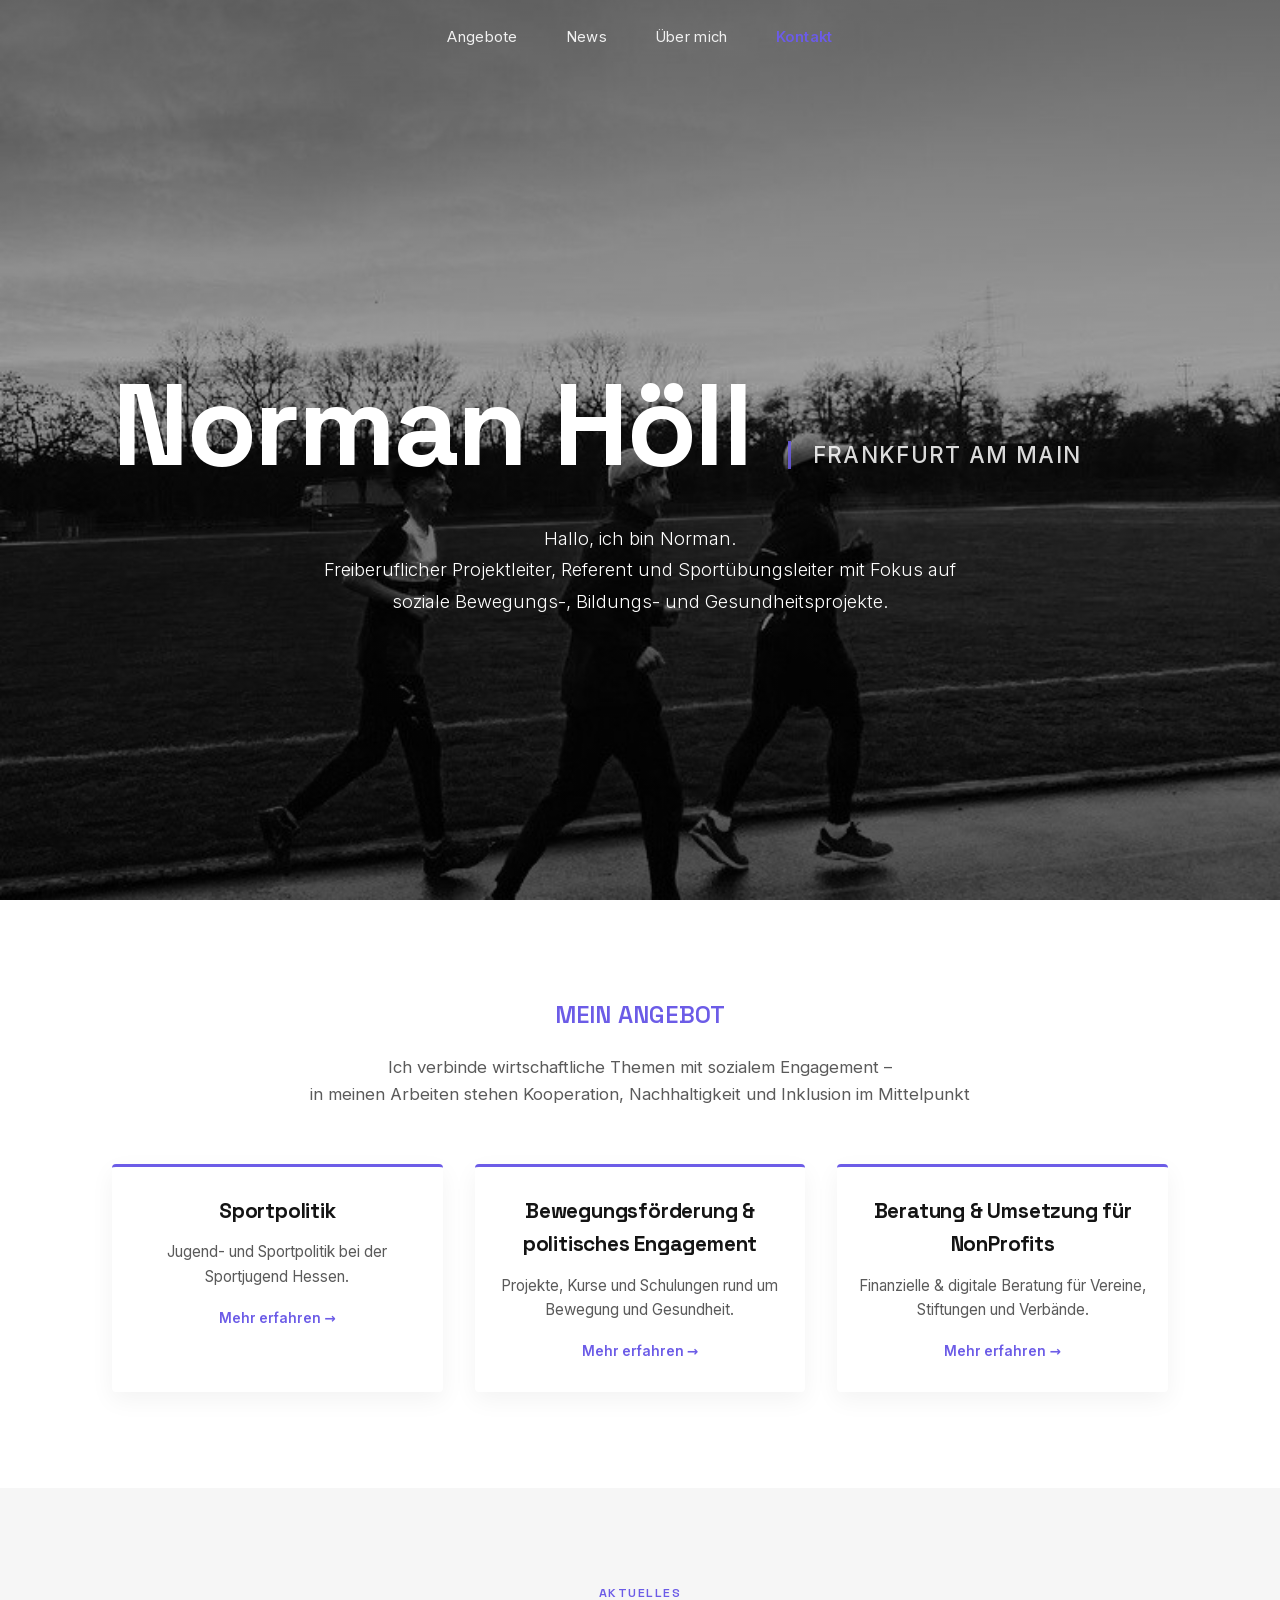
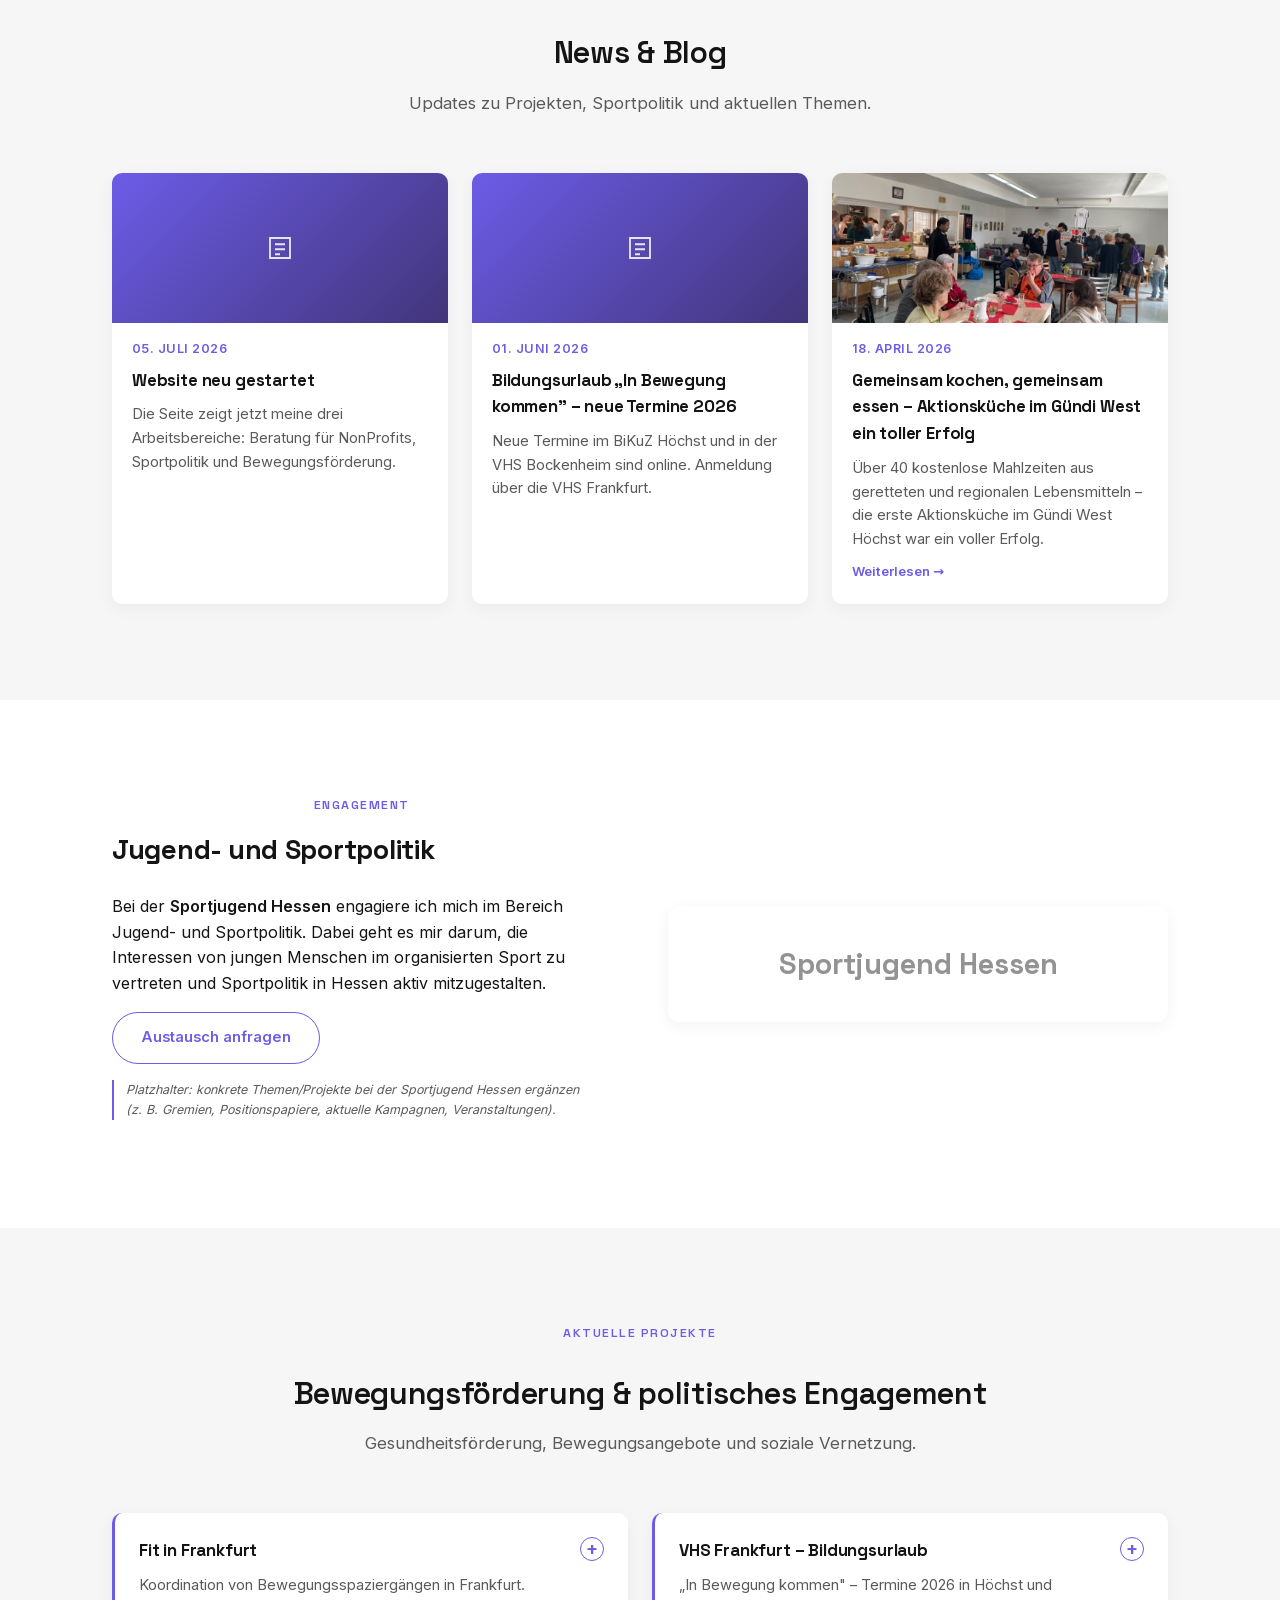
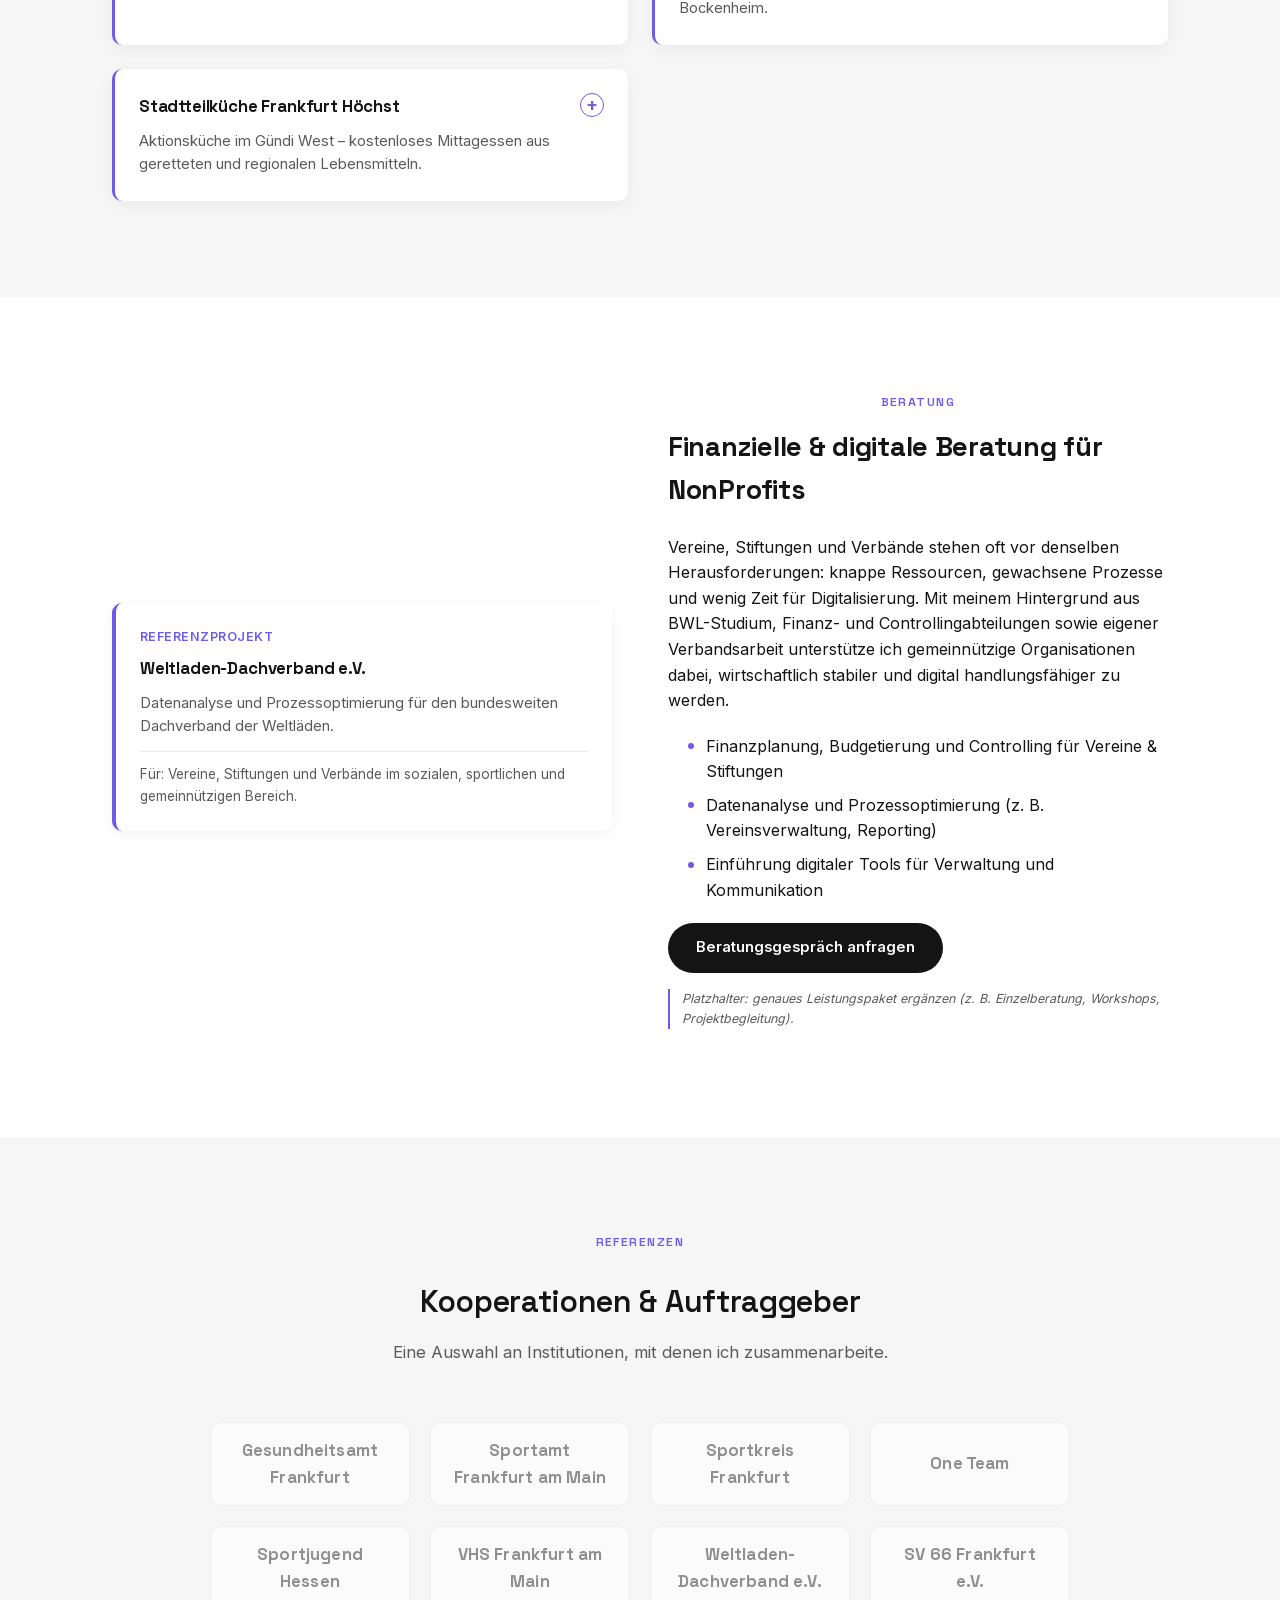
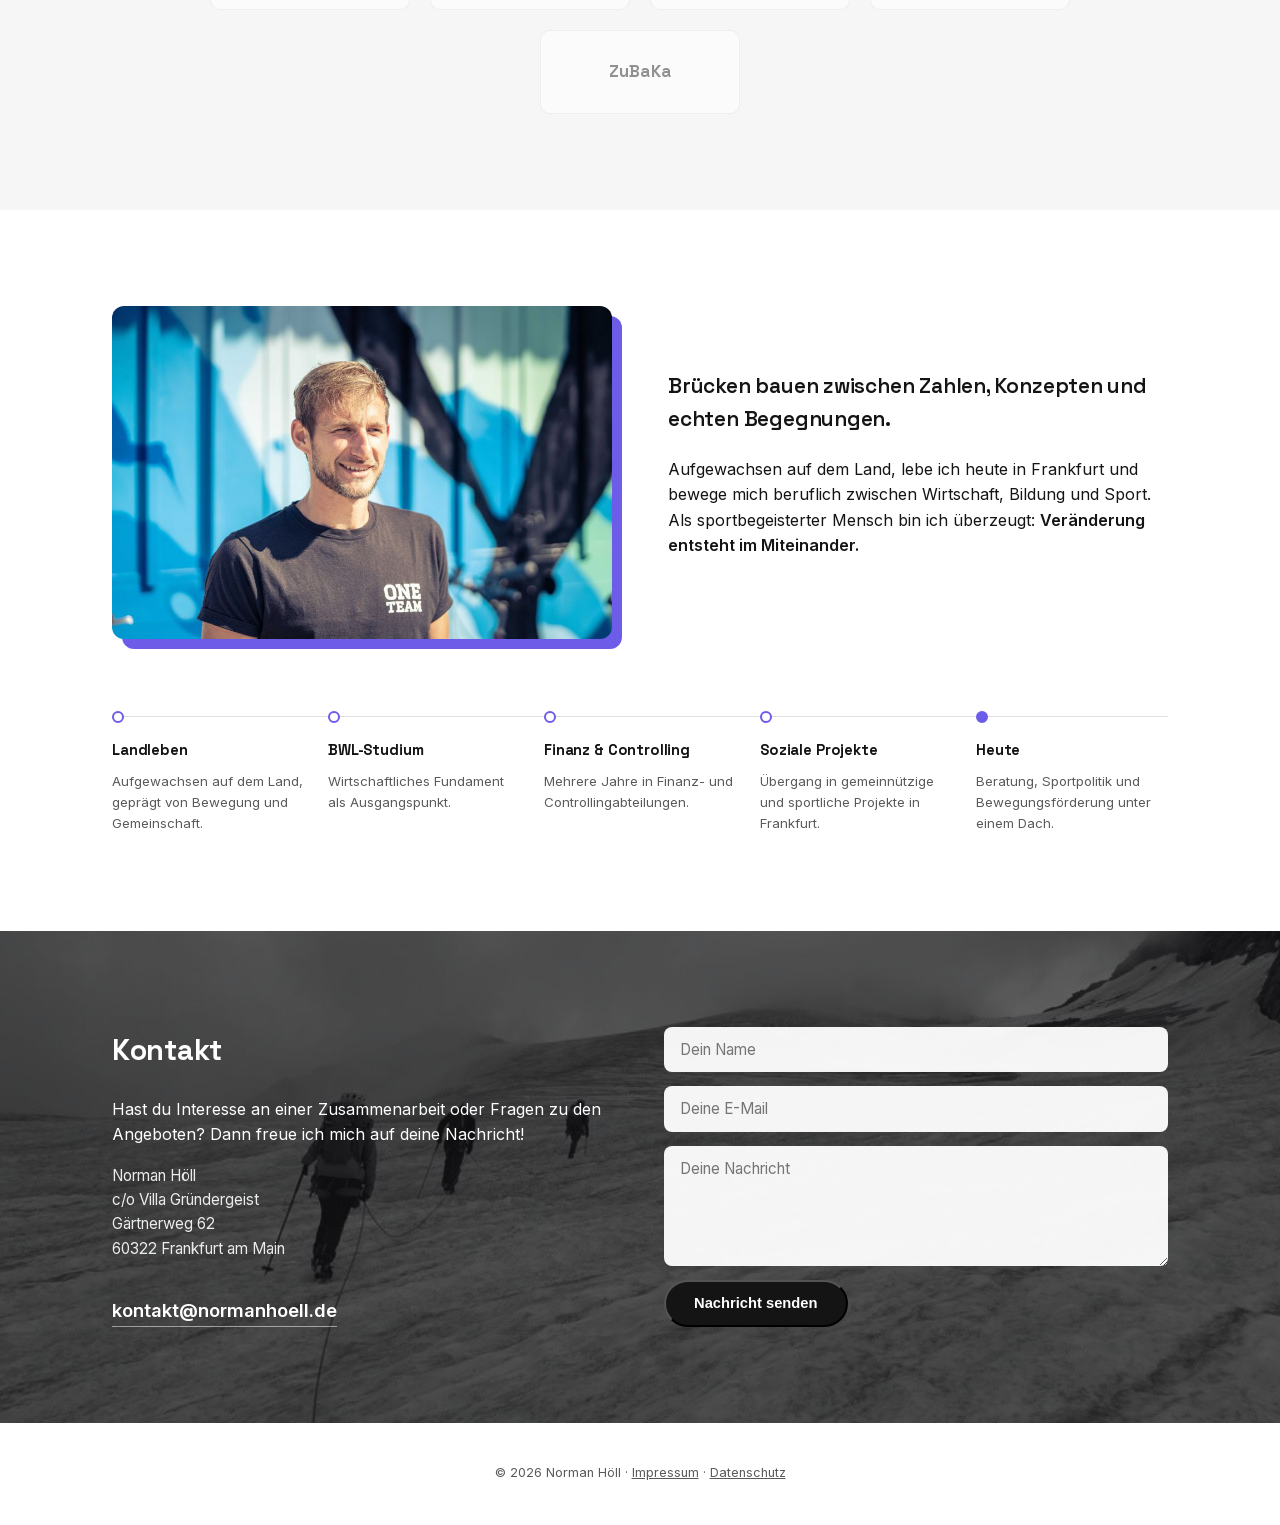
==== commit 1660ff46: "Update copy: pillar labels, line break, News lead text - Pillar cards: "Bewegungsförderung & politis" ====
--- a/index.html
+++ b/index.html
@@ -71,8 +71,7 @@
   <div class="wrap">
     <span class="eyebrow">Mein Angebot</span>
     <p class="section-lead">
-      Ich verbinde wirtschaftliche Themen mit sozialem Engagement<br class="force-break">
-      –<br class="force-break">
+      Ich verbinde wirtschaftliche Themen mit sozialem Engagement –<br class="force-break">
       in meinen Arbeiten stehen Kooperation, Nachhaltigkeit und Inklusion im Mittelpunkt
     </p>
     <div class="pillars">
@@ -82,12 +81,12 @@
         <a href="#sportpolitik">Mehr erfahren →</a>
       </div>
       <div class="pillar-card">
-        <h3>Bewegungsförderung</h3>
+        <h3>Bewegungsförderung &amp; politisches Engagement</h3>
         <p>Projekte, Kurse und Schulungen rund um Bewegung und Gesundheit.</p>
         <a href="#bewegung">Mehr erfahren →</a>
       </div>
       <div class="pillar-card">
-        <h3>Beratung für NonProfits</h3>
+        <h3>Beratung &amp; Umsetzung für NonProfits</h3>
         <p>Finanzielle &amp; digitale Beratung für Vereine, Stiftungen und Verbände.</p>
         <a href="#beratung">Mehr erfahren →</a>
       </div>
@@ -99,7 +98,7 @@
   <div class="wrap">
     <span class="eyebrow">Aktuelles</span>
     <h2 class="section-title">News &amp; Blog</h2>
-    <p class="section-lead">Updates zu Projekten, Sportpolitik und Beratung.</p>
+    <p class="section-lead">Updates zu Projekten, Sportpolitik und aktuellen Themen.</p>
     <div id="news-list">
       <p class="news-empty">News werden geladen…</p>
     </div>
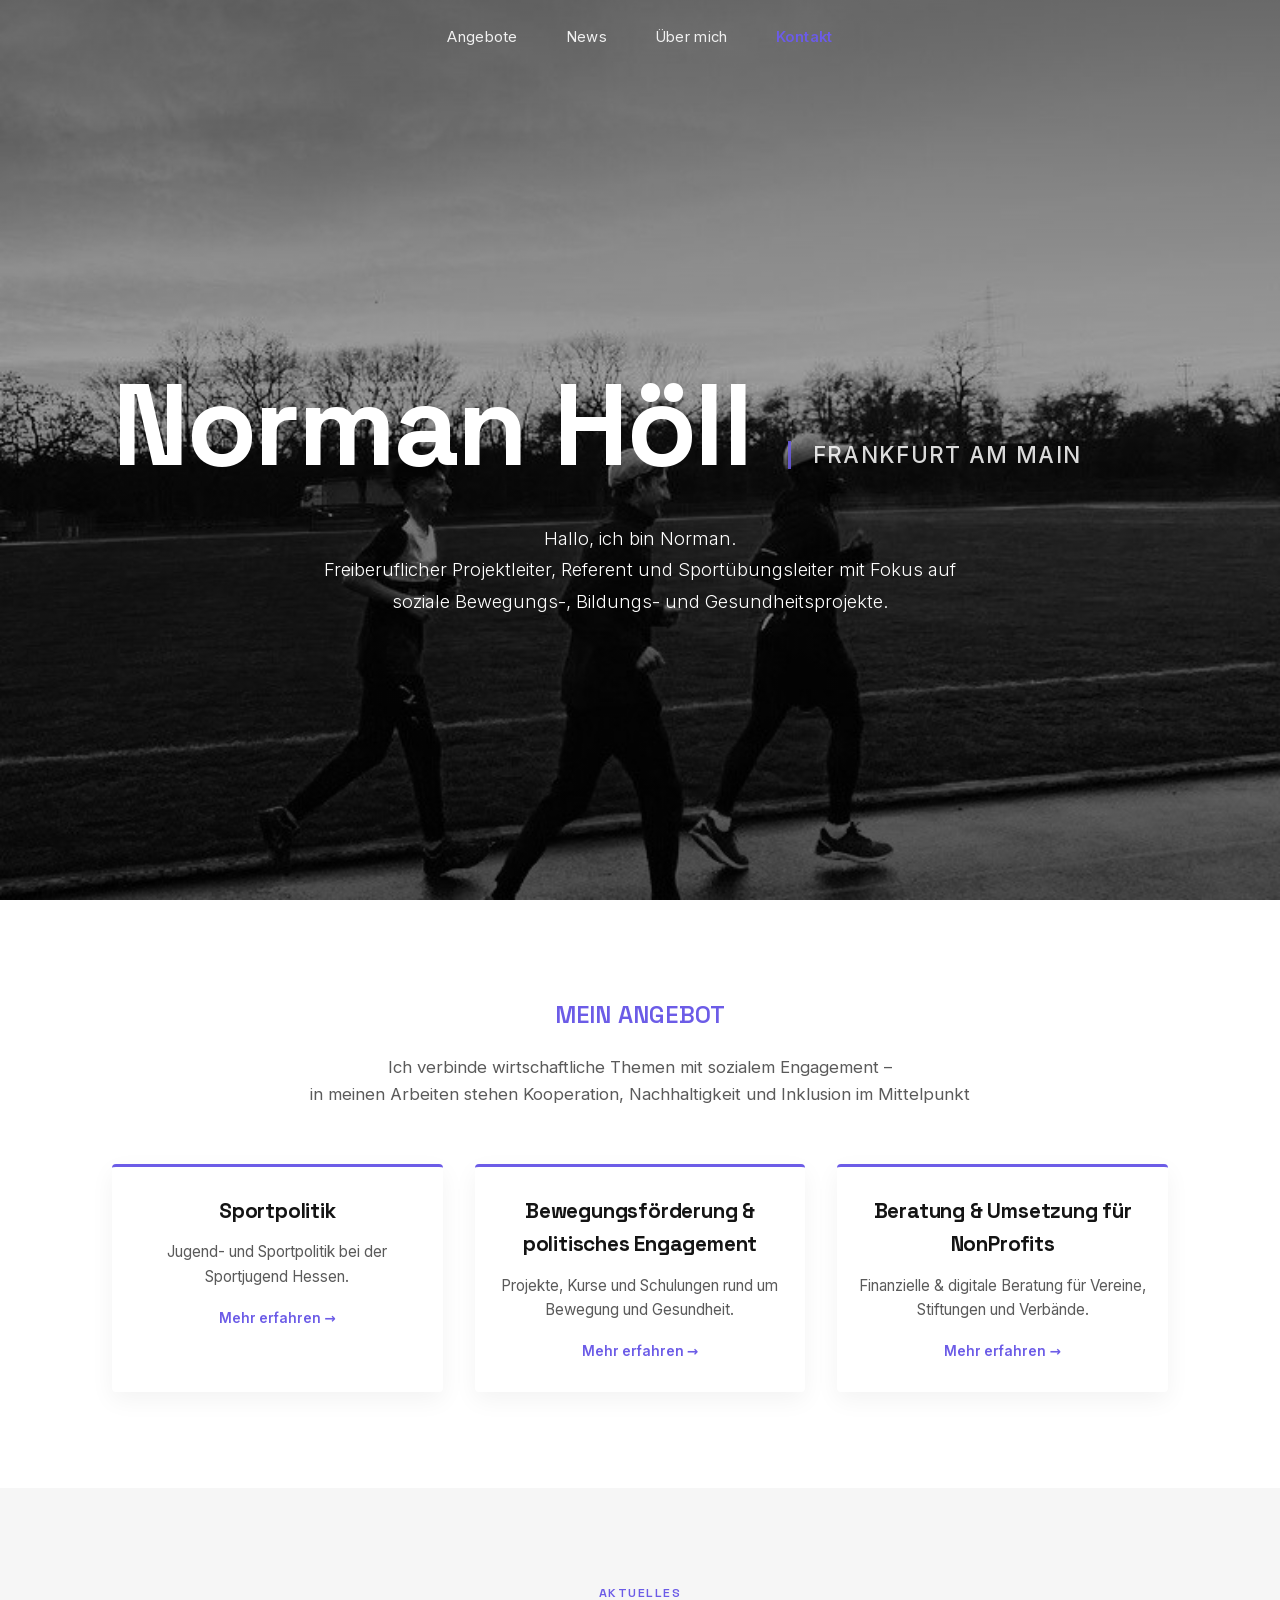
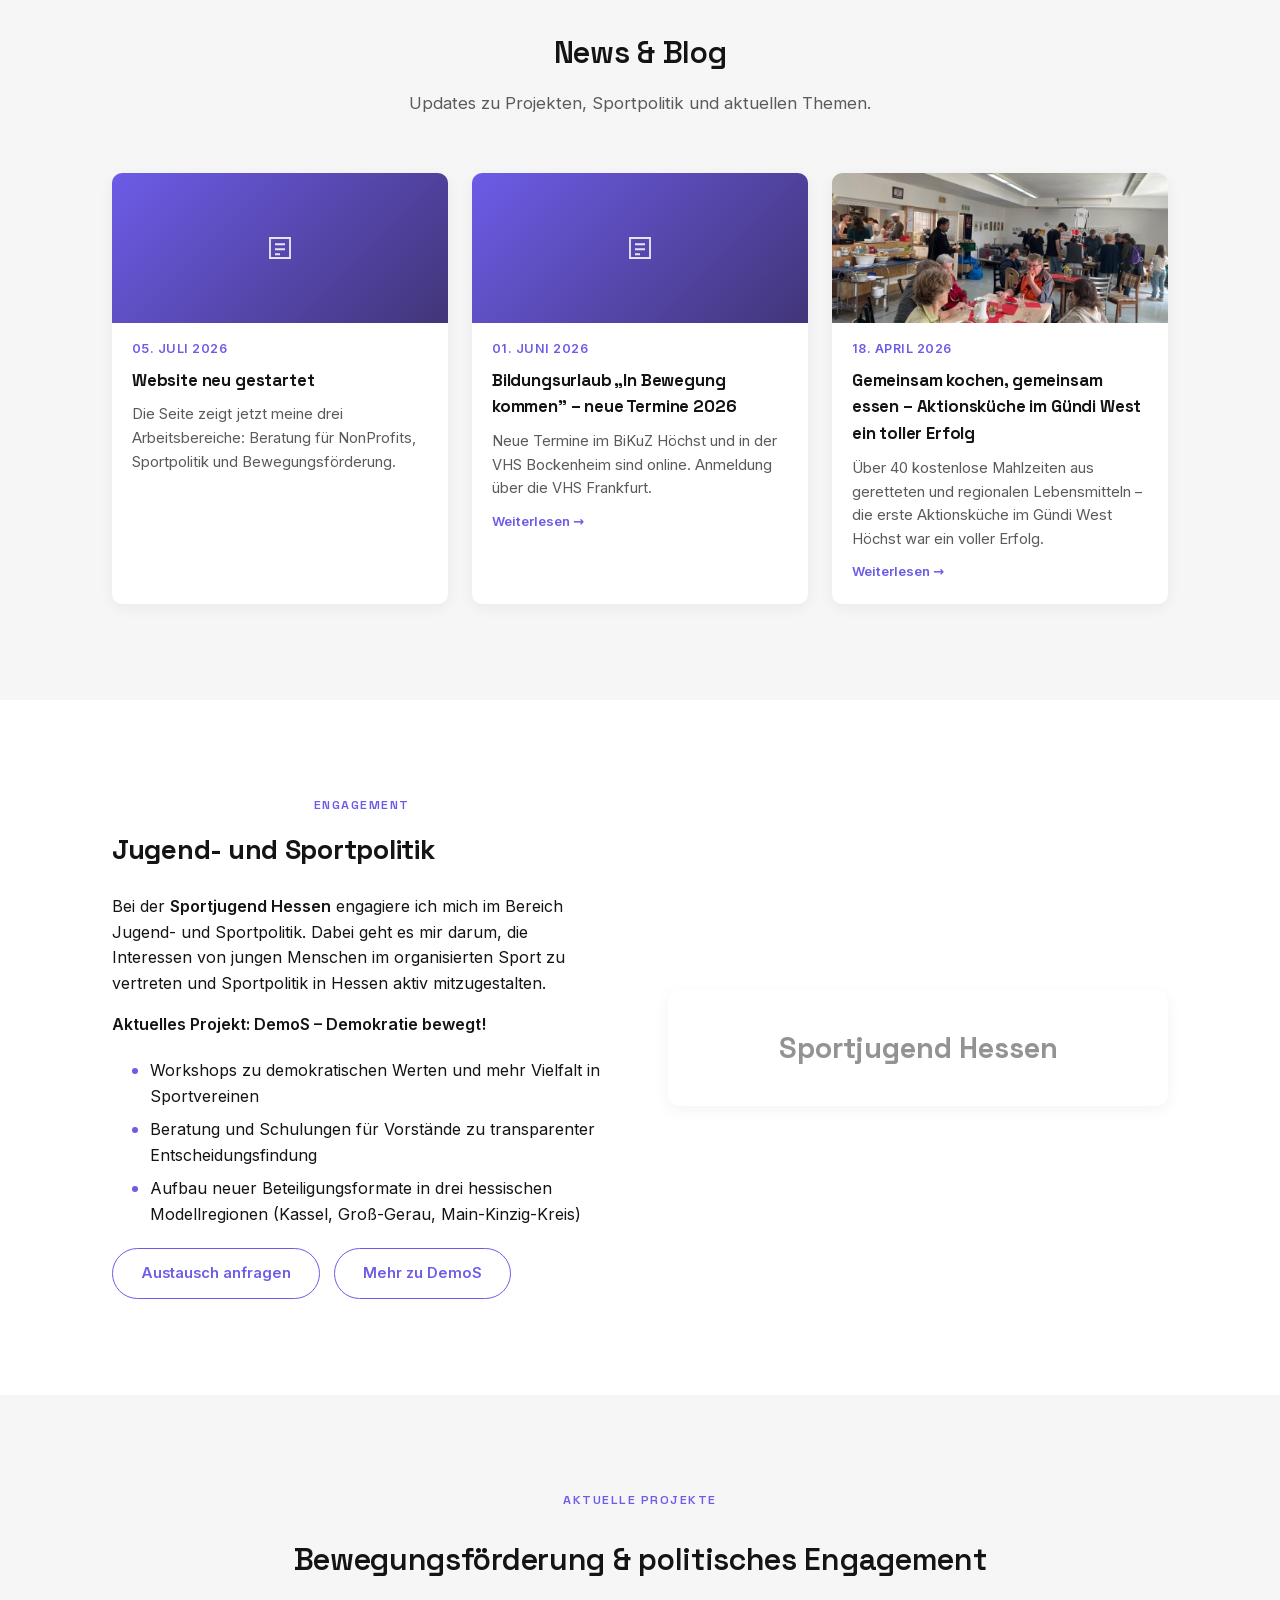
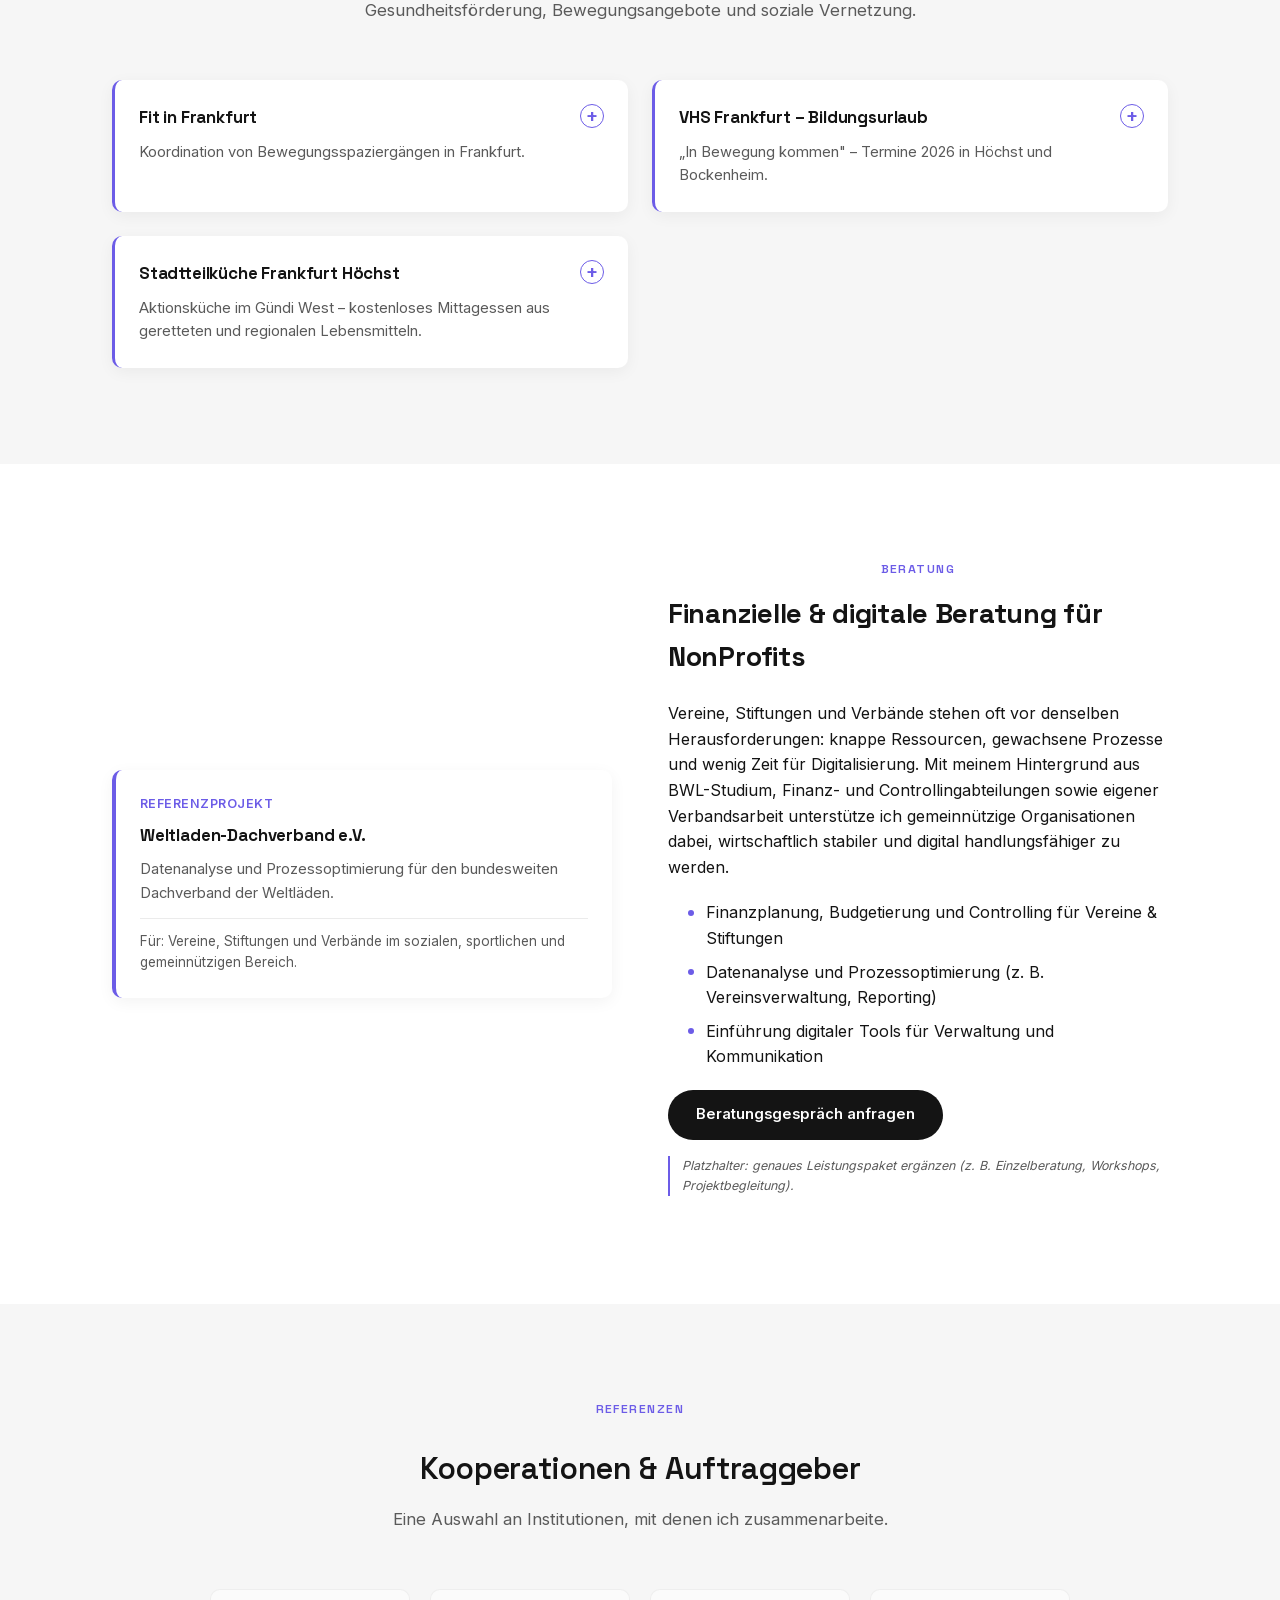
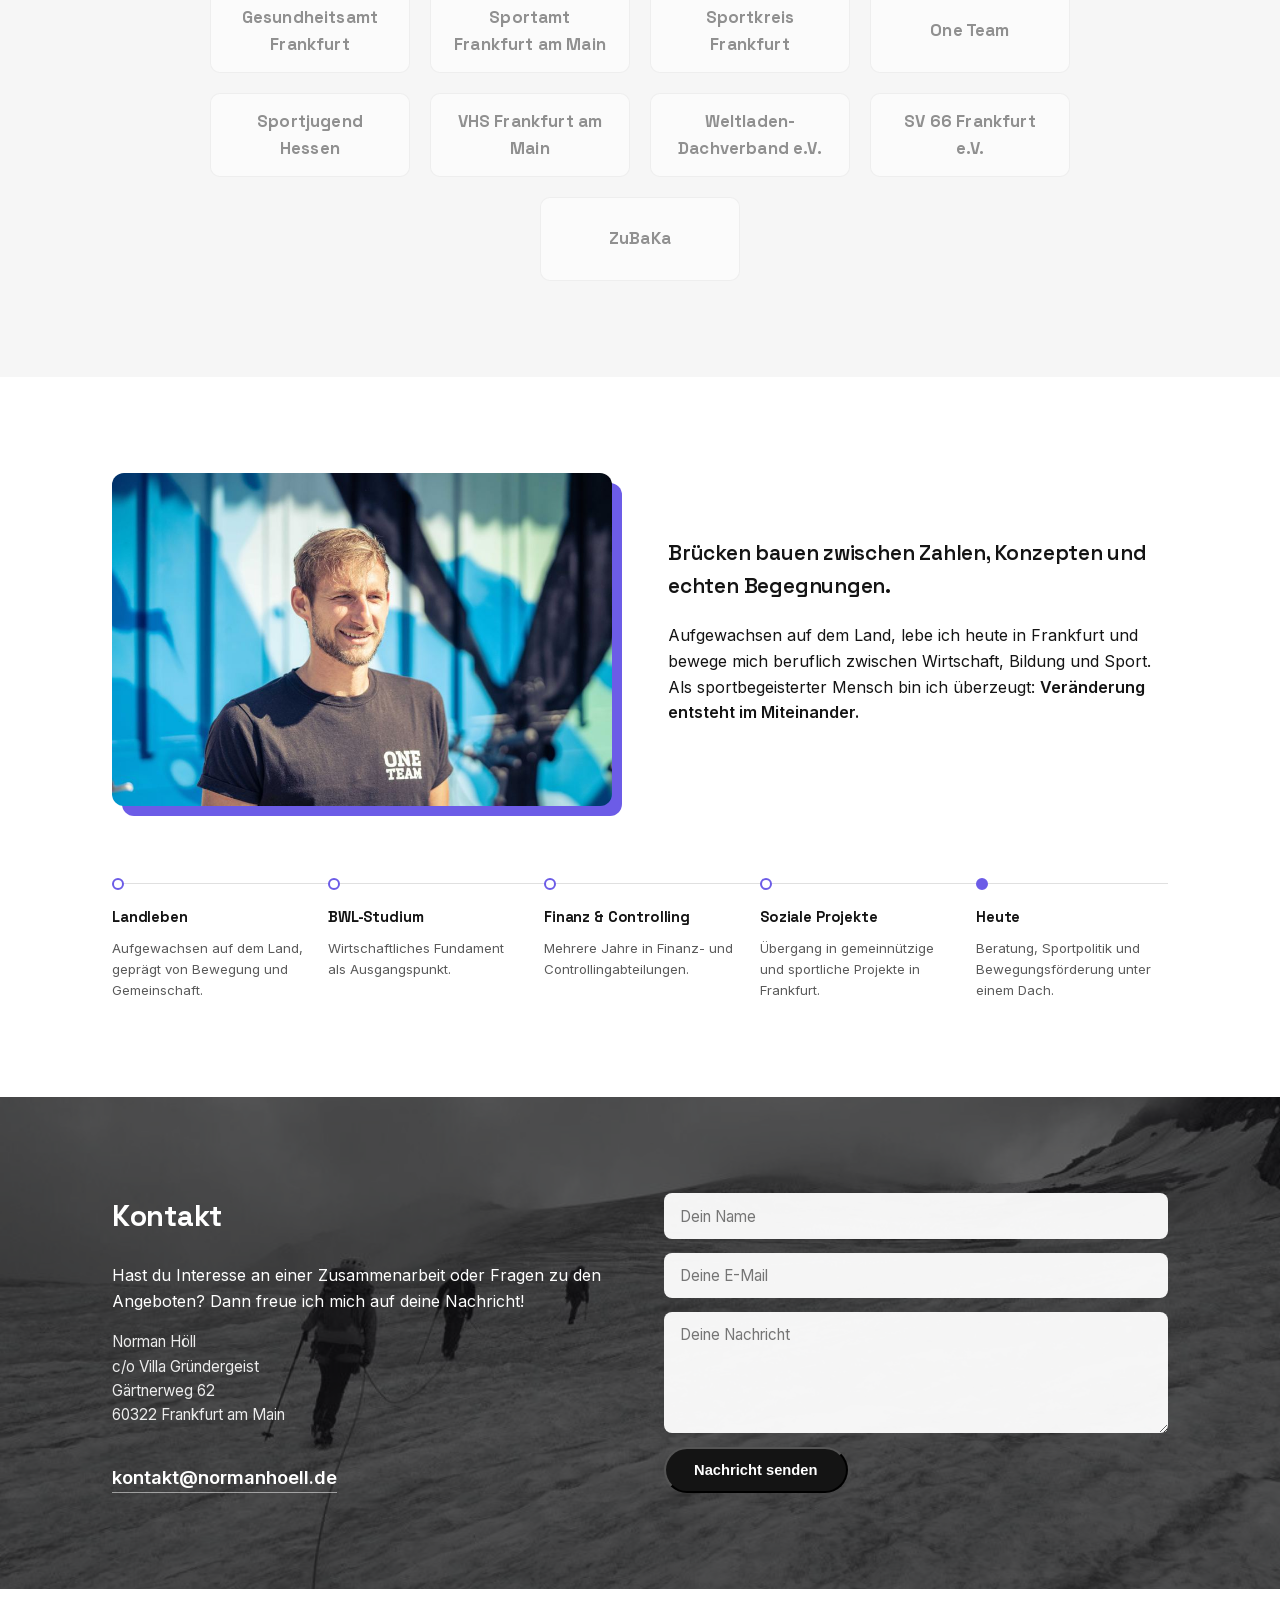
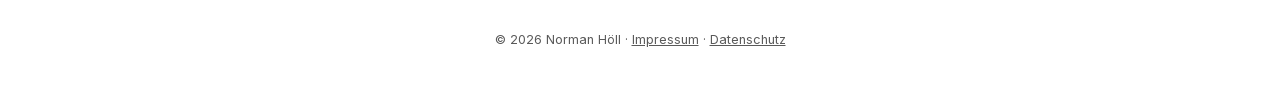
==== commit ff023bf3: "Replace Sportpolitik placeholder with DemoS project details - Add three bullet points describing act" ====
--- a/index.html
+++ b/index.html
@@ -116,11 +116,16 @@
           Sportpolitik. Dabei geht es mir darum, die Interessen von jungen Menschen im organisierten
           Sport zu vertreten und Sportpolitik in Hessen aktiv mitzugestalten.
         </p>
-        <a href="#kontakt" class="cta-button is-ghost">Austausch anfragen</a>
-        <p class="placeholder-note">
-          Platzhalter: konkrete Themen/Projekte bei der Sportjugend Hessen ergänzen
-          (z.&nbsp;B. Gremien, Positionspapiere, aktuelle Kampagnen, Veranstaltungen).
-        </p>
+        <p><strong>Aktuelles Projekt: DemoS – Demokratie bewegt!</strong></p>
+        <ul>
+          <li>Workshops zu demokratischen Werten und mehr Vielfalt in Sportvereinen</li>
+          <li>Beratung und Schulungen für Vorstände zu transparenter Entscheidungsfindung</li>
+          <li>Aufbau neuer Beteiligungsformate in drei hessischen Modellregionen (Kassel, Groß-Gerau, Main-Kinzig-Kreis)</li>
+        </ul>
+        <div class="cta-row">
+          <a href="#kontakt" class="cta-button is-ghost">Austausch anfragen</a>
+          <a href="https://www.sportjugend-hessen.de/themen/demokratiestaerkung#c1811" class="cta-button is-ghost" target="_blank" rel="noopener">Mehr zu DemoS</a>
+        </div>
       </div>
       <div class="partner-feature">
         <span class="partner-wordmark">Sportjugend Hessen</span>
--- a/css/style.css
+++ b/css/style.css
@@ -313,6 +313,12 @@
   color: var(--color-accent);
 }
 .cta-button.is-ghost:hover { border-color: var(--color-accent); color: #fff; background: var(--color-accent); }
+.cta-row {
+  display: flex;
+  flex-wrap: wrap;
+  gap: 14px;
+  margin-top: 20px;
+}
 
 /* Project / news cards */
 .card-grid {
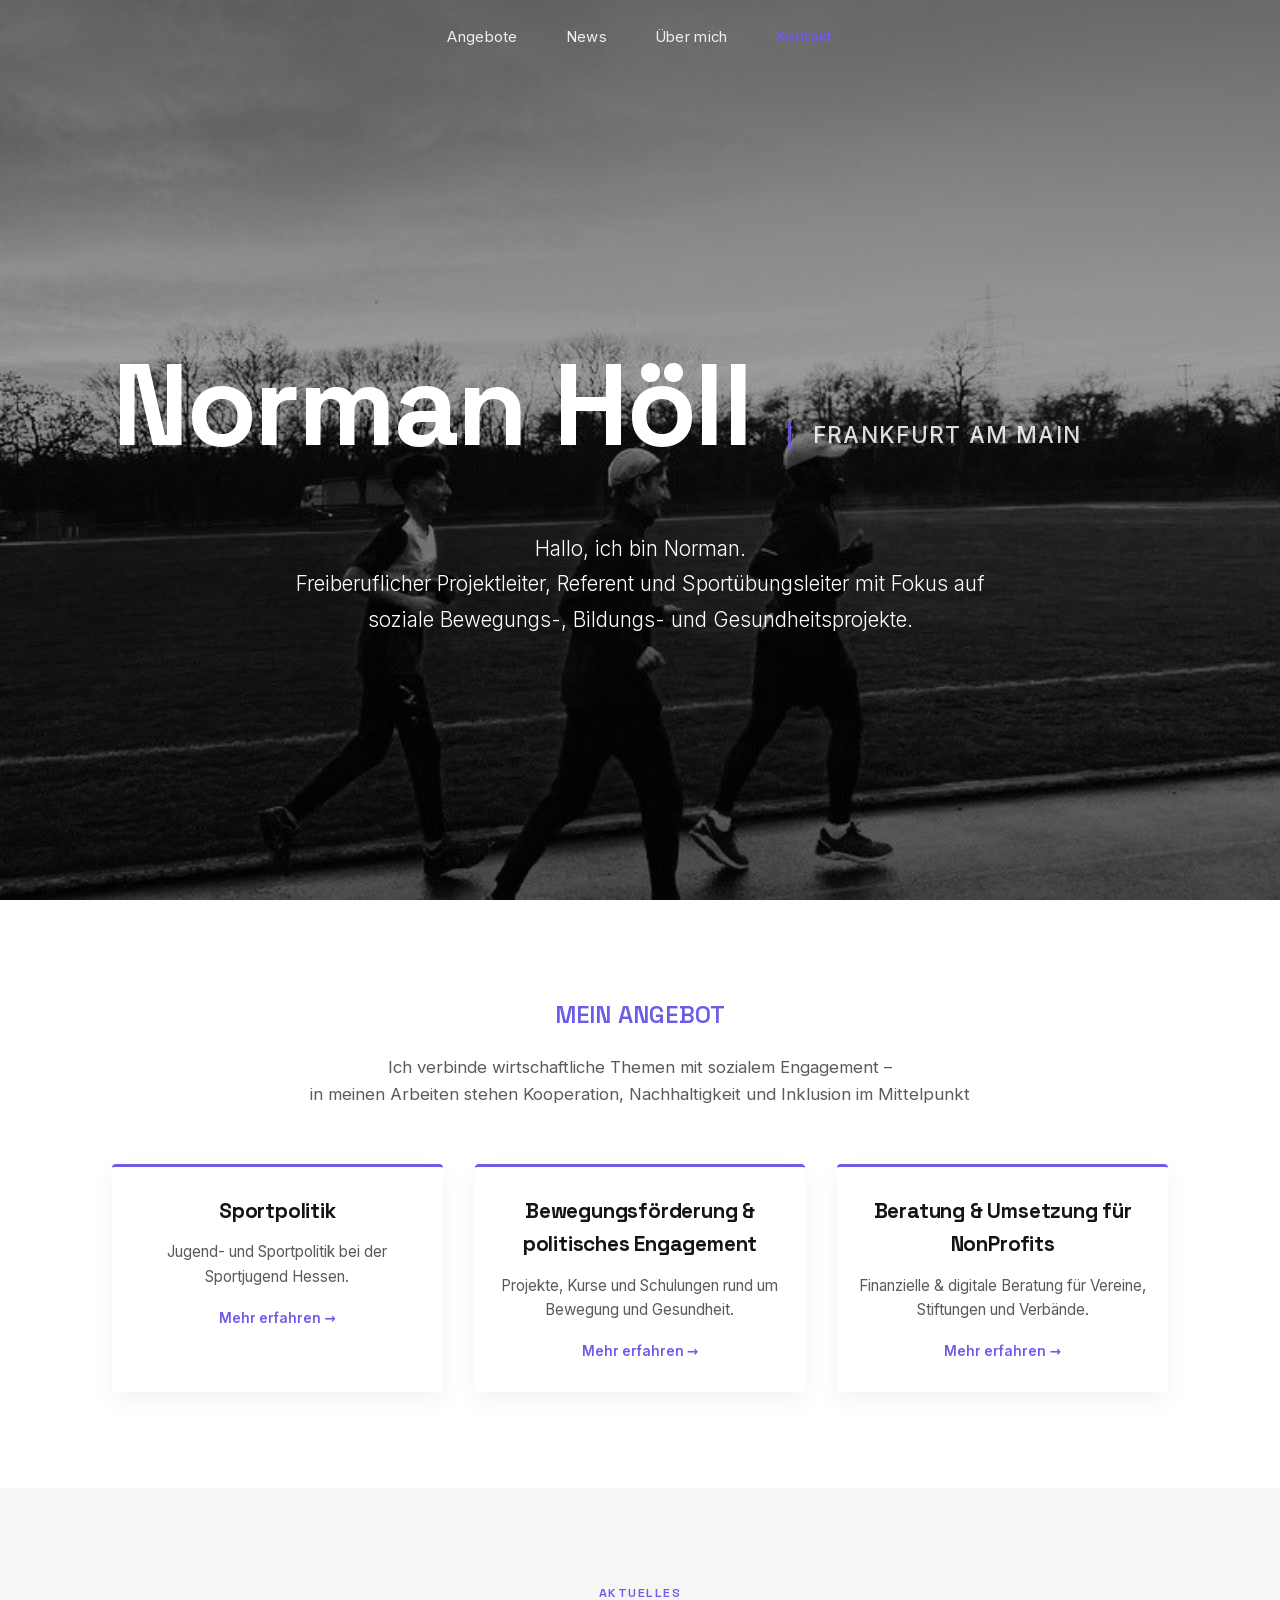
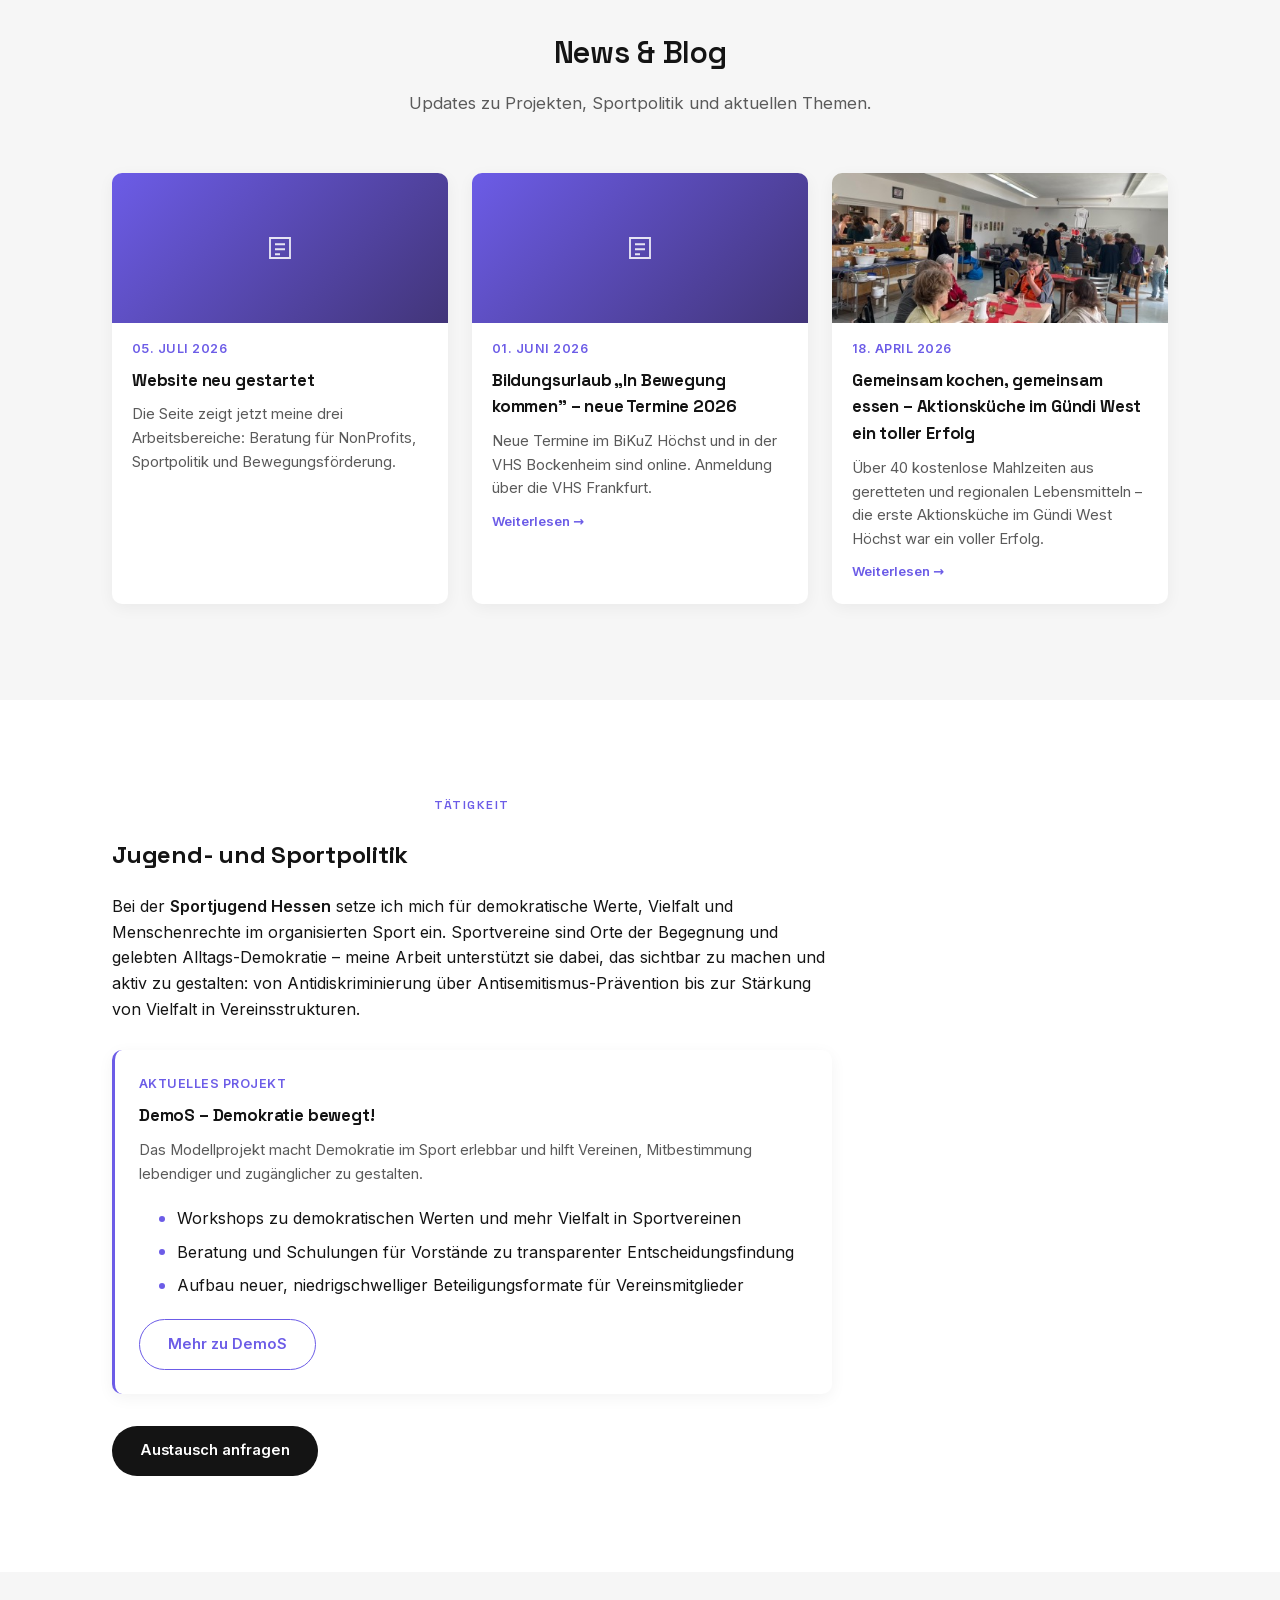
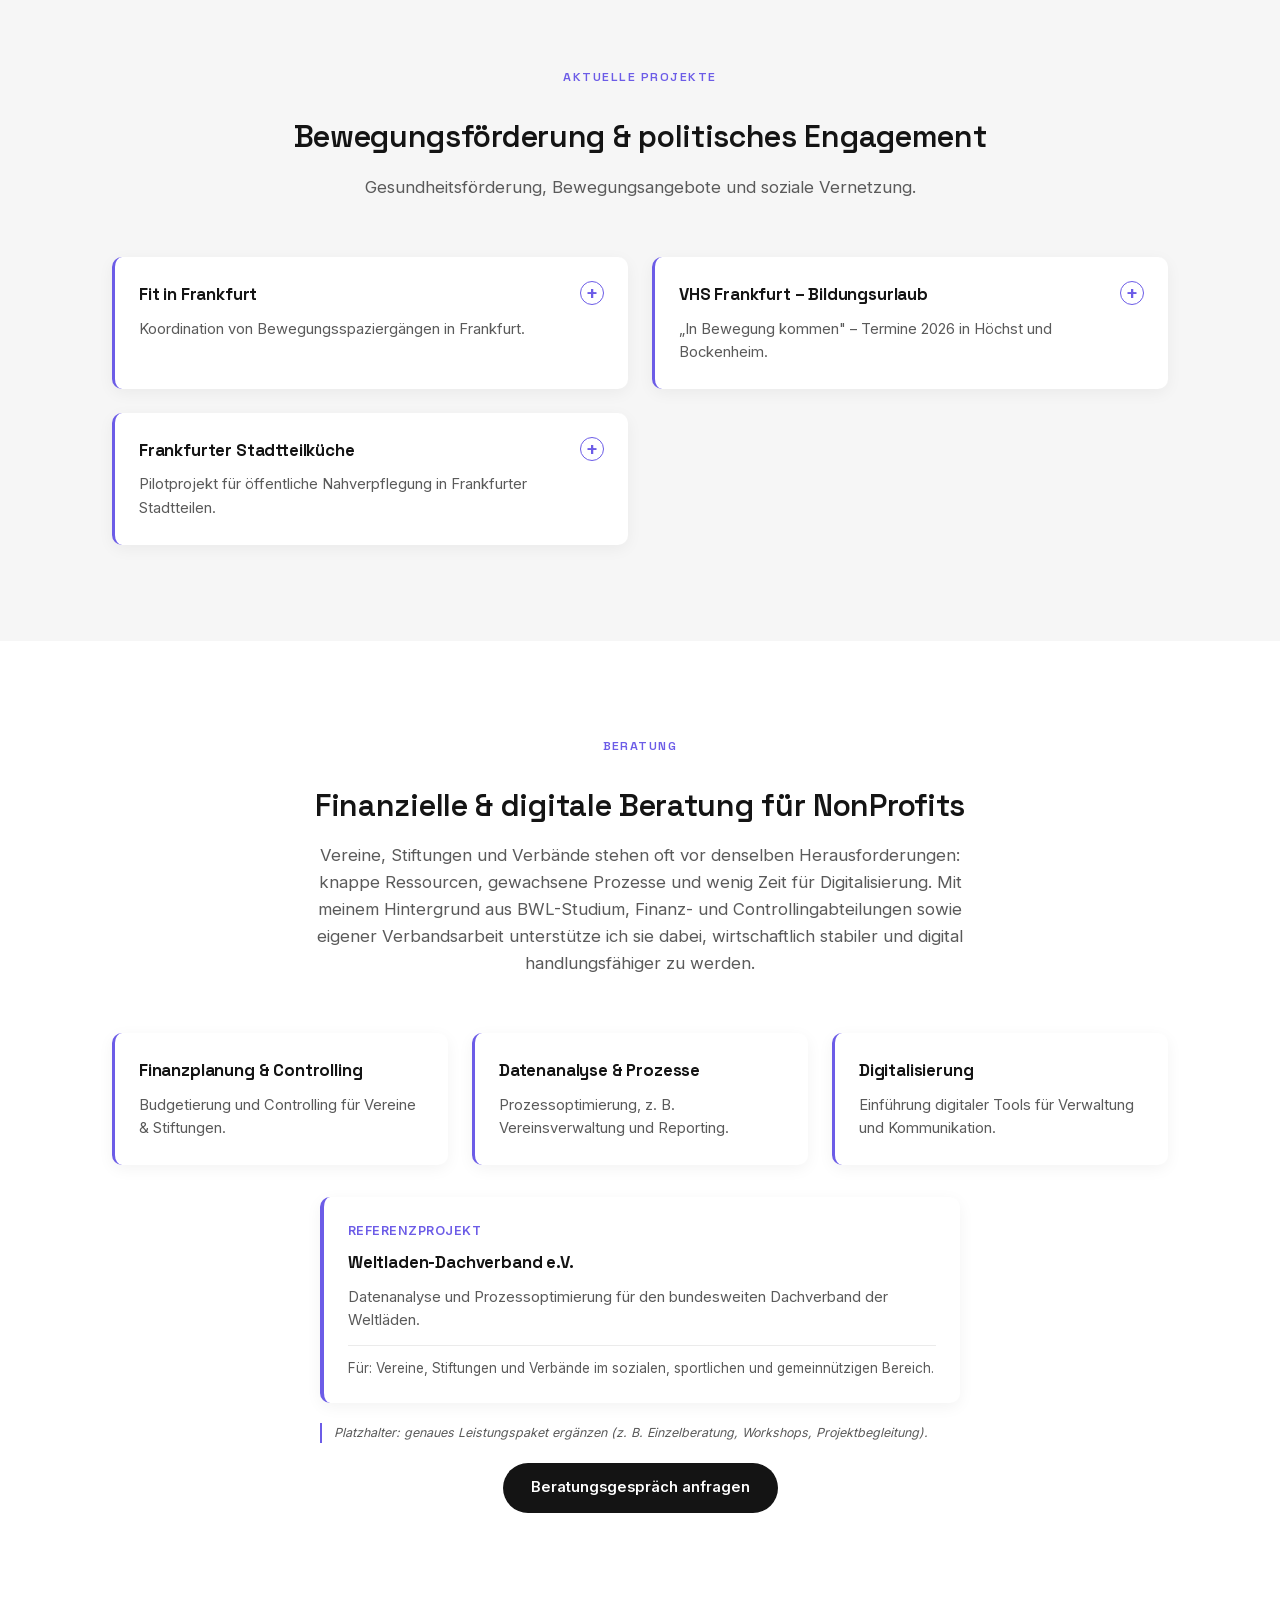
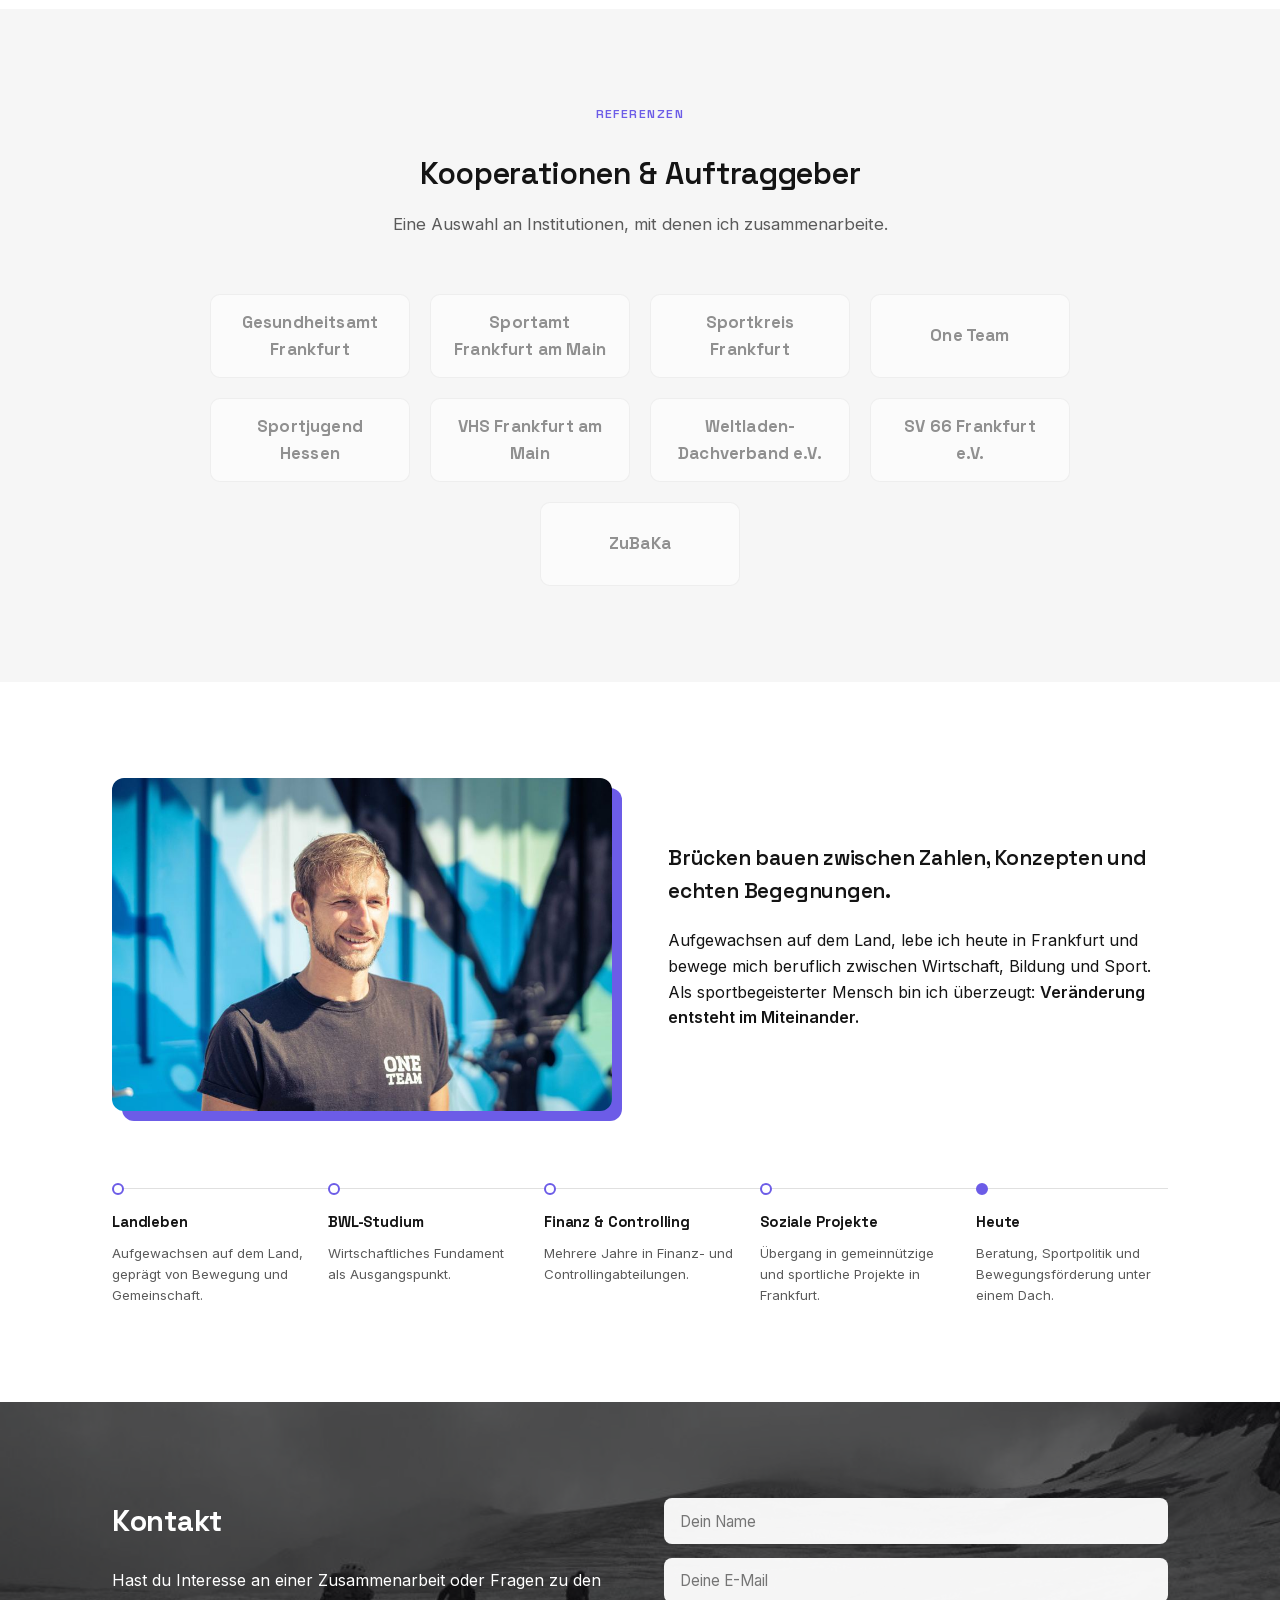
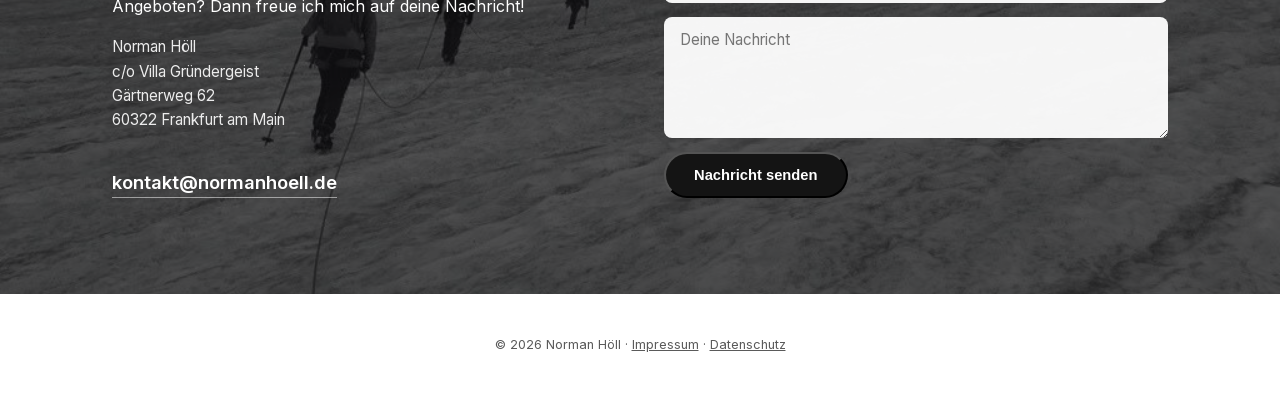
==== commit 2543f0cb: "Rework Sportpolitik/Beratung layout, add project links, fix hero spacing - Hero: more space between " ====
--- a/index.html
+++ b/index.html
@@ -107,29 +107,28 @@
 
 <section id="sportpolitik">
   <div class="wrap">
-    <div class="split">
-      <div>
-        <span class="eyebrow">Engagement</span>
-        <h2>Jugend- und Sportpolitik</h2>
-        <p>
-          Bei der <strong>Sportjugend Hessen</strong> engagiere ich mich im Bereich Jugend- und
-          Sportpolitik. Dabei geht es mir darum, die Interessen von jungen Menschen im organisierten
-          Sport zu vertreten und Sportpolitik in Hessen aktiv mitzugestalten.
-        </p>
-        <p><strong>Aktuelles Projekt: DemoS – Demokratie bewegt!</strong></p>
-        <ul>
+    <div class="section-narrow">
+      <span class="eyebrow">Tätigkeit</span>
+      <h2>Jugend- und Sportpolitik</h2>
+      <p>
+        Bei der <strong>Sportjugend Hessen</strong> setze ich mich für demokratische Werte, Vielfalt und
+        Menschenrechte im organisierten Sport ein. Sportvereine sind Orte der Begegnung und gelebten
+        Alltags-Demokratie – meine Arbeit unterstützt sie dabei, das sichtbar zu machen und aktiv zu
+        gestalten: von Antidiskriminierung über Antisemitismus-Prävention bis zur Stärkung von Vielfalt
+        in Vereinsstrukturen.
+      </p>
+      <div class="info-card">
+        <span class="info-date">Aktuelles Projekt</span>
+        <h4>DemoS – Demokratie bewegt!</h4>
+        <p>Das Modellprojekt macht Demokratie im Sport erlebbar und hilft Vereinen, Mitbestimmung lebendiger und zugänglicher zu gestalten.</p>
+        <ul class="dot-list">
           <li>Workshops zu demokratischen Werten und mehr Vielfalt in Sportvereinen</li>
           <li>Beratung und Schulungen für Vorstände zu transparenter Entscheidungsfindung</li>
-          <li>Aufbau neuer Beteiligungsformate in drei hessischen Modellregionen (Kassel, Groß-Gerau, Main-Kinzig-Kreis)</li>
+          <li>Aufbau neuer, niedrigschwelliger Beteiligungsformate für Vereinsmitglieder</li>
         </ul>
-        <div class="cta-row">
-          <a href="#kontakt" class="cta-button is-ghost">Austausch anfragen</a>
-          <a href="https://www.sportjugend-hessen.de/themen/demokratiestaerkung#c1811" class="cta-button is-ghost" target="_blank" rel="noopener">Mehr zu DemoS</a>
-        </div>
-      </div>
-      <div class="partner-feature">
-        <span class="partner-wordmark">Sportjugend Hessen</span>
-      </div>
+        <a href="https://www.sportjugend-hessen.de/themen/demokratiestaerkung#c1811" class="cta-button is-ghost" target="_blank" rel="noopener">Mehr zu DemoS</a>
+      </div>
+      <a href="#kontakt" class="cta-button">Austausch anfragen</a>
     </div>
   </div>
 </section>
@@ -152,6 +151,7 @@
             Regelmäßige, kostenlose Bewegungsspaziergänge für Menschen jeden Alters in Frankfurt –
             in Kooperation mit dem Gesundheitsamt Frankfurt und dem Sportamt Frankfurt am Main.
           </p>
+          <a href="https://frankfurt.de/gutgehts/fitinfrankfurt" class="cta-button is-ghost" target="_blank" rel="noopener">Zur Projektseite</a>
         </div>
       </details>
       <details class="info-card">
@@ -165,21 +165,22 @@
             05.–09. Oktober 2026, BiKuZ Höchst<br>
             23.–27. November 2026, VHS Bockenheim
           </p>
+          <a href="https://vhs.frankfurt.de/de/portal#/search/result?search=höll" class="cta-button is-ghost" target="_blank" rel="noopener">Zur Anmeldung</a>
         </div>
       </details>
       <details class="info-card">
         <summary>
-          <h4>Stadtteilküche Frankfurt Höchst</h4>
-          <p>Aktionsküche im Gündi West – kostenloses Mittagessen aus geretteten und regionalen Lebensmitteln.</p>
+          <h4>Frankfurter Stadtteilküche</h4>
+          <p>Pilotprojekt für öffentliche Nahverpflegung in Frankfurter Stadtteilen.</p>
         </summary>
         <div class="info-card-detail">
           <p>
-            Erste Aktion am 18. April 2026 im Gündi West Höchst: über 40 kostenlose Mahlzeiten,
-            gekocht von acht Ehrenamtlichen aus geretteten und regionalen Lebensmitteln
-            (foodsharing Höchst, Bauernhof Luisenhof, Höchster Markt). Ziel ist eine kommunal
-            geförderte Stadtteilküche als fester Teil der sozialen Daseinsvorsorge in Frankfurt.
-            Weitere Aktionen sind in Planung – <a href="#news">mehr dazu in den News</a>.
+            Die Frankfurter Stadtteilküche erprobt öffentliche Kochaktionen als gelebte Forderung nach
+            einer fürsorgenden Stadt: Ernährung soll so selbstverständlich zur Stadt gehören wie
+            Bibliotheken oder Schwimmbäder. Ziel ist eine öffentliche Nahverpflegung für alle
+            (#ÖNVP) in jedem Frankfurter Stadtteil – <a href="#news">mehr dazu in den News</a>.
           </p>
+          <a href="https://frankfurter-stadtteilkueche.org" class="cta-button is-ghost" target="_blank" rel="noopener">Zur Projektseite</a>
         </div>
       </details>
     </div>
@@ -188,34 +189,39 @@
 
 <section id="beratung">
   <div class="wrap">
-    <div class="split split-reverse">
-      <div>
-        <span class="eyebrow">Beratung</span>
-        <h2>Finanzielle &amp; digitale Beratung für NonProfits</h2>
-        <p>
-          Vereine, Stiftungen und Verbände stehen oft vor denselben Herausforderungen: knappe Ressourcen,
-          gewachsene Prozesse und wenig Zeit für Digitalisierung. Mit meinem Hintergrund aus
-          BWL-Studium, Finanz- und Controllingabteilungen sowie eigener Verbandsarbeit unterstütze ich
-          gemeinnützige Organisationen dabei, wirtschaftlich stabiler und digital handlungsfähiger zu werden.
-        </p>
-        <ul>
-          <li>Finanzplanung, Budgetierung und Controlling für Vereine &amp; Stiftungen</li>
-          <li>Datenanalyse und Prozessoptimierung (z.&nbsp;B. Vereinsverwaltung, Reporting)</li>
-          <li>Einführung digitaler Tools für Verwaltung und Kommunikation</li>
-        </ul>
-        <a href="#kontakt" class="cta-button">Beratungsgespräch anfragen</a>
-        <p class="placeholder-note">
-          Platzhalter: genaues Leistungspaket ergänzen (z.&nbsp;B. Einzelberatung, Workshops, Projektbegleitung).
-        </p>
-      </div>
-      <div>
-        <div class="info-card is-feature">
-          <span class="info-date">Referenzprojekt</span>
-          <h4>Weltladen-Dachverband e.V.</h4>
-          <p>Datenanalyse und Prozessoptimierung für den bundesweiten Dachverband der Weltläden.</p>
-          <p class="info-target">Für: Vereine, Stiftungen und Verbände im sozialen, sportlichen und gemeinnützigen Bereich.</p>
-        </div>
-      </div>
+    <span class="eyebrow">Beratung</span>
+    <h2 class="section-title">Finanzielle &amp; digitale Beratung für NonProfits</h2>
+    <p class="section-lead">
+      Vereine, Stiftungen und Verbände stehen oft vor denselben Herausforderungen: knappe Ressourcen,
+      gewachsene Prozesse und wenig Zeit für Digitalisierung. Mit meinem Hintergrund aus BWL-Studium,
+      Finanz- und Controllingabteilungen sowie eigener Verbandsarbeit unterstütze ich sie dabei,
+      wirtschaftlich stabiler und digital handlungsfähiger zu werden.
+    </p>
+    <div class="card-grid card-grid-3">
+      <div class="info-card">
+        <h4>Finanzplanung &amp; Controlling</h4>
+        <p>Budgetierung und Controlling für Vereine &amp; Stiftungen.</p>
+      </div>
+      <div class="info-card">
+        <h4>Datenanalyse &amp; Prozesse</h4>
+        <p>Prozessoptimierung, z.&nbsp;B. Vereinsverwaltung und Reporting.</p>
+      </div>
+      <div class="info-card">
+        <h4>Digitalisierung</h4>
+        <p>Einführung digitaler Tools für Verwaltung und Kommunikation.</p>
+      </div>
+    </div>
+    <div class="info-card is-feature">
+      <span class="info-date">Referenzprojekt</span>
+      <h4>Weltladen-Dachverband e.V.</h4>
+      <p>Datenanalyse und Prozessoptimierung für den bundesweiten Dachverband der Weltläden.</p>
+      <p class="info-target">Für: Vereine, Stiftungen und Verbände im sozialen, sportlichen und gemeinnützigen Bereich.</p>
+    </div>
+    <p class="placeholder-note">
+      Platzhalter: genaues Leistungspaket ergänzen (z.&nbsp;B. Einzelberatung, Workshops, Projektbegleitung).
+    </p>
+    <div class="cta-row is-centered">
+      <a href="#kontakt" class="cta-button">Beratungsgespräch anfragen</a>
     </div>
   </div>
 </section>
@@ -243,7 +249,7 @@
   <div class="wrap">
     <div class="split">
       <div class="about-photo">
-        <img src="images/portrait-norman.jpg" alt="Norman Höll" loading="lazy">
+        <img src="images/portrait-norman.jpg" alt="Norman Höll">
       </div>
       <div>
         <p class="about-quote">Brücken bauen zwischen Zahlen, Konzepten und echten Begegnungen.</p>
--- a/css/style.css
+++ b/css/style.css
@@ -179,7 +179,7 @@
   align-items: flex-end;
   flex-wrap: wrap;
   gap: 36px;
-  margin-bottom: 44px;
+  margin-bottom: 72px;
 }
 .hero h1 {
   font-size: clamp(3.6rem, 9vw, 7.2rem);
@@ -203,7 +203,7 @@
   max-width: 100%;
   margin: 0;
   text-align: center;
-  font-size: 1.15rem;
+  font-size: 1.3rem;
   line-height: 1.7;
   font-weight: 300;
 }
@@ -278,12 +278,24 @@
   gap: 56px;
   align-items: center;
 }
-.split-reverse { direction: rtl; }
-.split-reverse > * { direction: ltr; }
 .split h2 { font-size: 1.7rem; margin-top: 0; }
-.split ul { padding-left: 20px; margin: 20px 0; list-style: none; }
-.split li { margin-bottom: 8px; position: relative; padding-left: 18px; }
-.split li::before {
+.split img { border-radius: 12px; }
+
+.section-narrow { max-width: 720px; }
+.section-narrow .info-card { margin: 28px 0; }
+.section-narrow > .cta-button { margin-top: 4px; }
+
+.dot-list, .split ul {
+  padding-left: 20px;
+  margin: 20px 0;
+  list-style: none;
+}
+.dot-list li, .split li {
+  margin-bottom: 8px;
+  position: relative;
+  padding-left: 18px;
+}
+.dot-list li::before, .split li::before {
   content: "";
   position: absolute;
   left: 0;
@@ -293,7 +305,6 @@
   border-radius: 50%;
   background: var(--color-accent);
 }
-.split img { border-radius: 12px; }
 
 .cta-button {
   display: inline-block;
@@ -319,6 +330,7 @@
   gap: 14px;
   margin-top: 20px;
 }
+.cta-row.is-centered { justify-content: center; }
 
 /* Project / news cards */
 .card-grid {
@@ -384,7 +396,7 @@
   text-transform: uppercase;
   letter-spacing: 0.04em;
 }
-.info-card.is-feature { border-left-width: 4px; }
+.info-card.is-feature { border-left-width: 4px; margin-top: 32px; max-width: 640px; margin-left: auto; margin-right: auto; }
 .info-card .info-target {
   margin-top: 12px;
   padding-top: 12px;
@@ -442,7 +454,8 @@
   color: var(--color-text-muted);
   border-left: 2px solid var(--color-accent);
   padding-left: 12px;
-  margin-top: 16px;
+  margin: 20px auto 0;
+  max-width: 640px;
 }
 
 /* About */
@@ -462,26 +475,6 @@
   z-index: -1;
 }
 .about-photo img { border-radius: 12px; }
-.partner-feature {
-  background: var(--color-bg-white);
-  border-radius: 12px;
-  padding: 40px;
-  display: flex;
-  align-items: center;
-  justify-content: center;
-  box-shadow: 0 4px 16px rgba(0,0,0,0.05);
-}
-.partner-wordmark {
-  font-family: var(--font-heading);
-  font-weight: 700;
-  font-size: 1.8rem;
-  line-height: 1.25;
-  text-align: center;
-  color: var(--color-text-muted);
-  opacity: 0.65;
-  transition: opacity 0.2s ease, color 0.2s ease;
-}
-.partner-feature:hover .partner-wordmark { opacity: 1; color: var(--color-accent); }
 .about-quote {
   font-size: 1.3rem;
   font-weight: 600;
@@ -746,7 +739,6 @@
   .pillars, .contact .wrap { grid-template-columns: 1fr; }
   .card-grid-2, .card-grid-3 { grid-template-columns: 1fr; }
   .split { grid-template-columns: 1fr; }
-  .split-reverse { direction: ltr; }
   .nav-toggle { display: flex; }
   .nav-links {
     display: none;
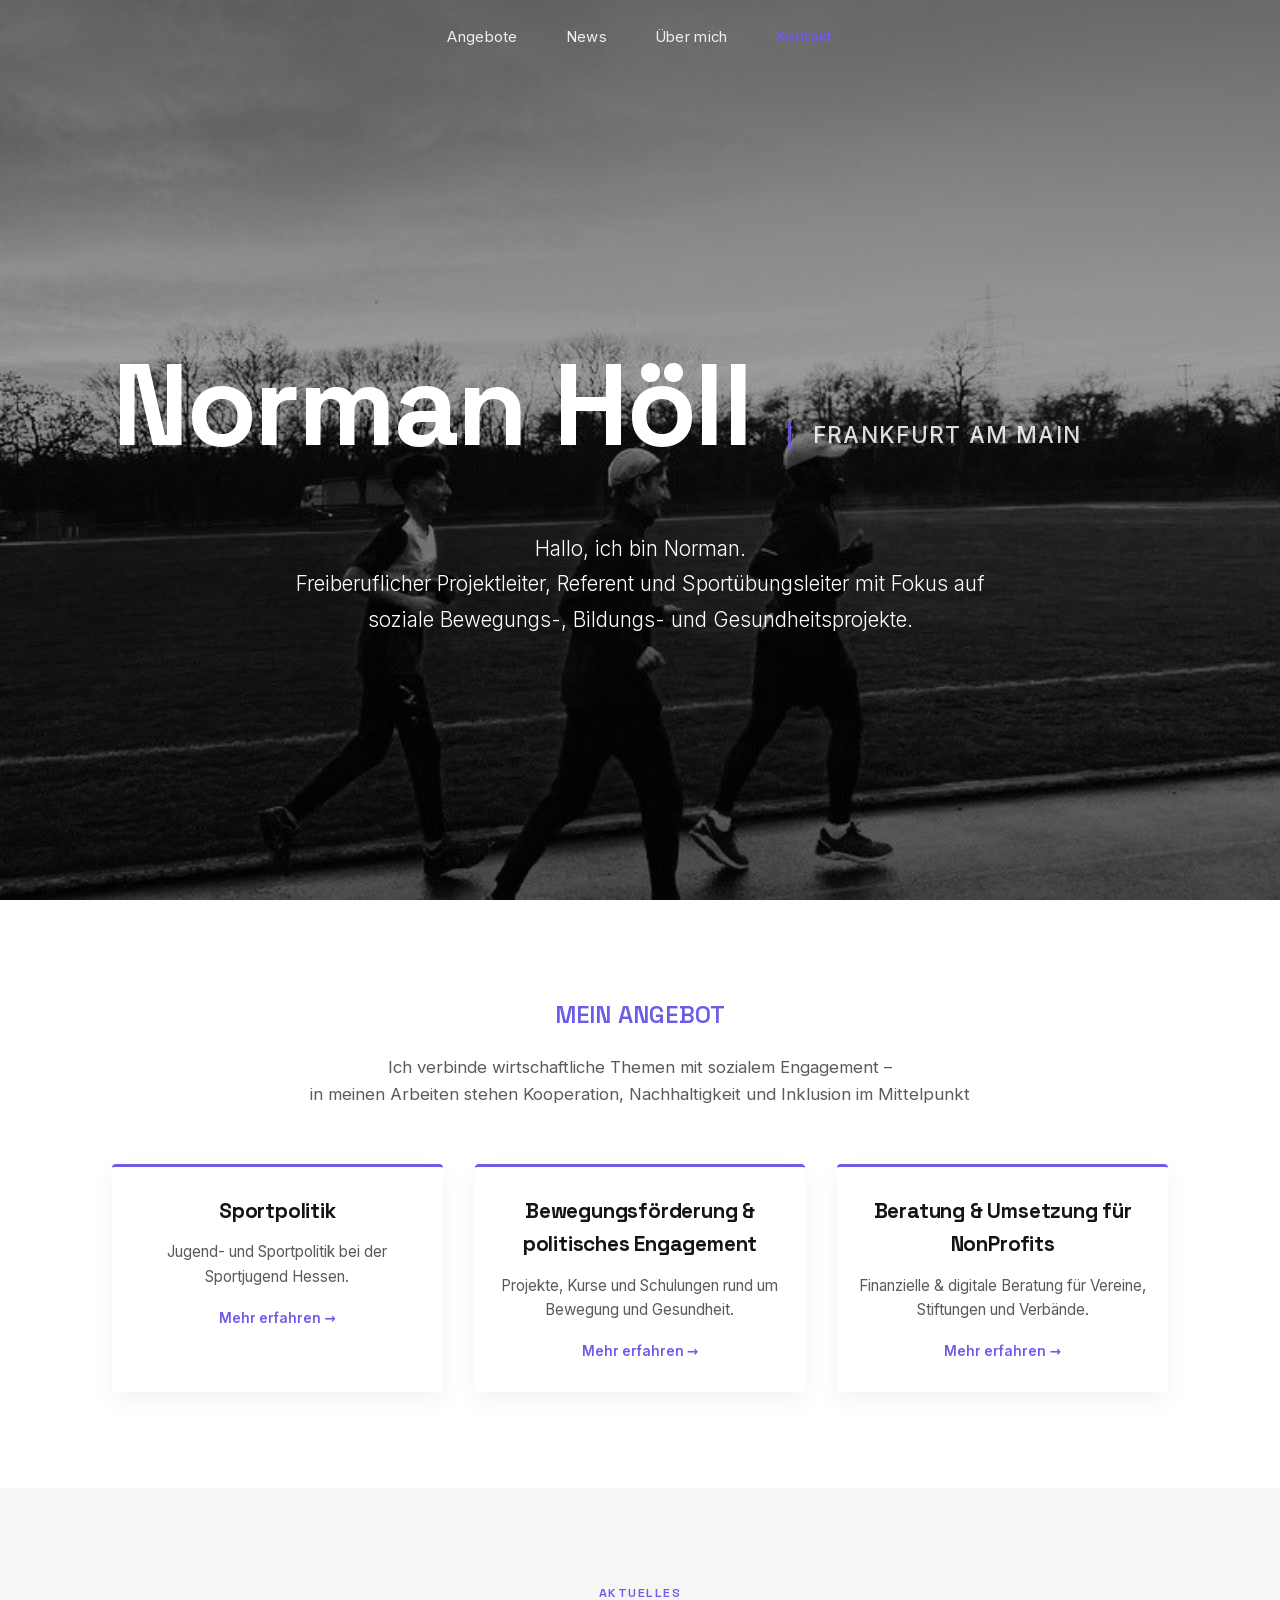
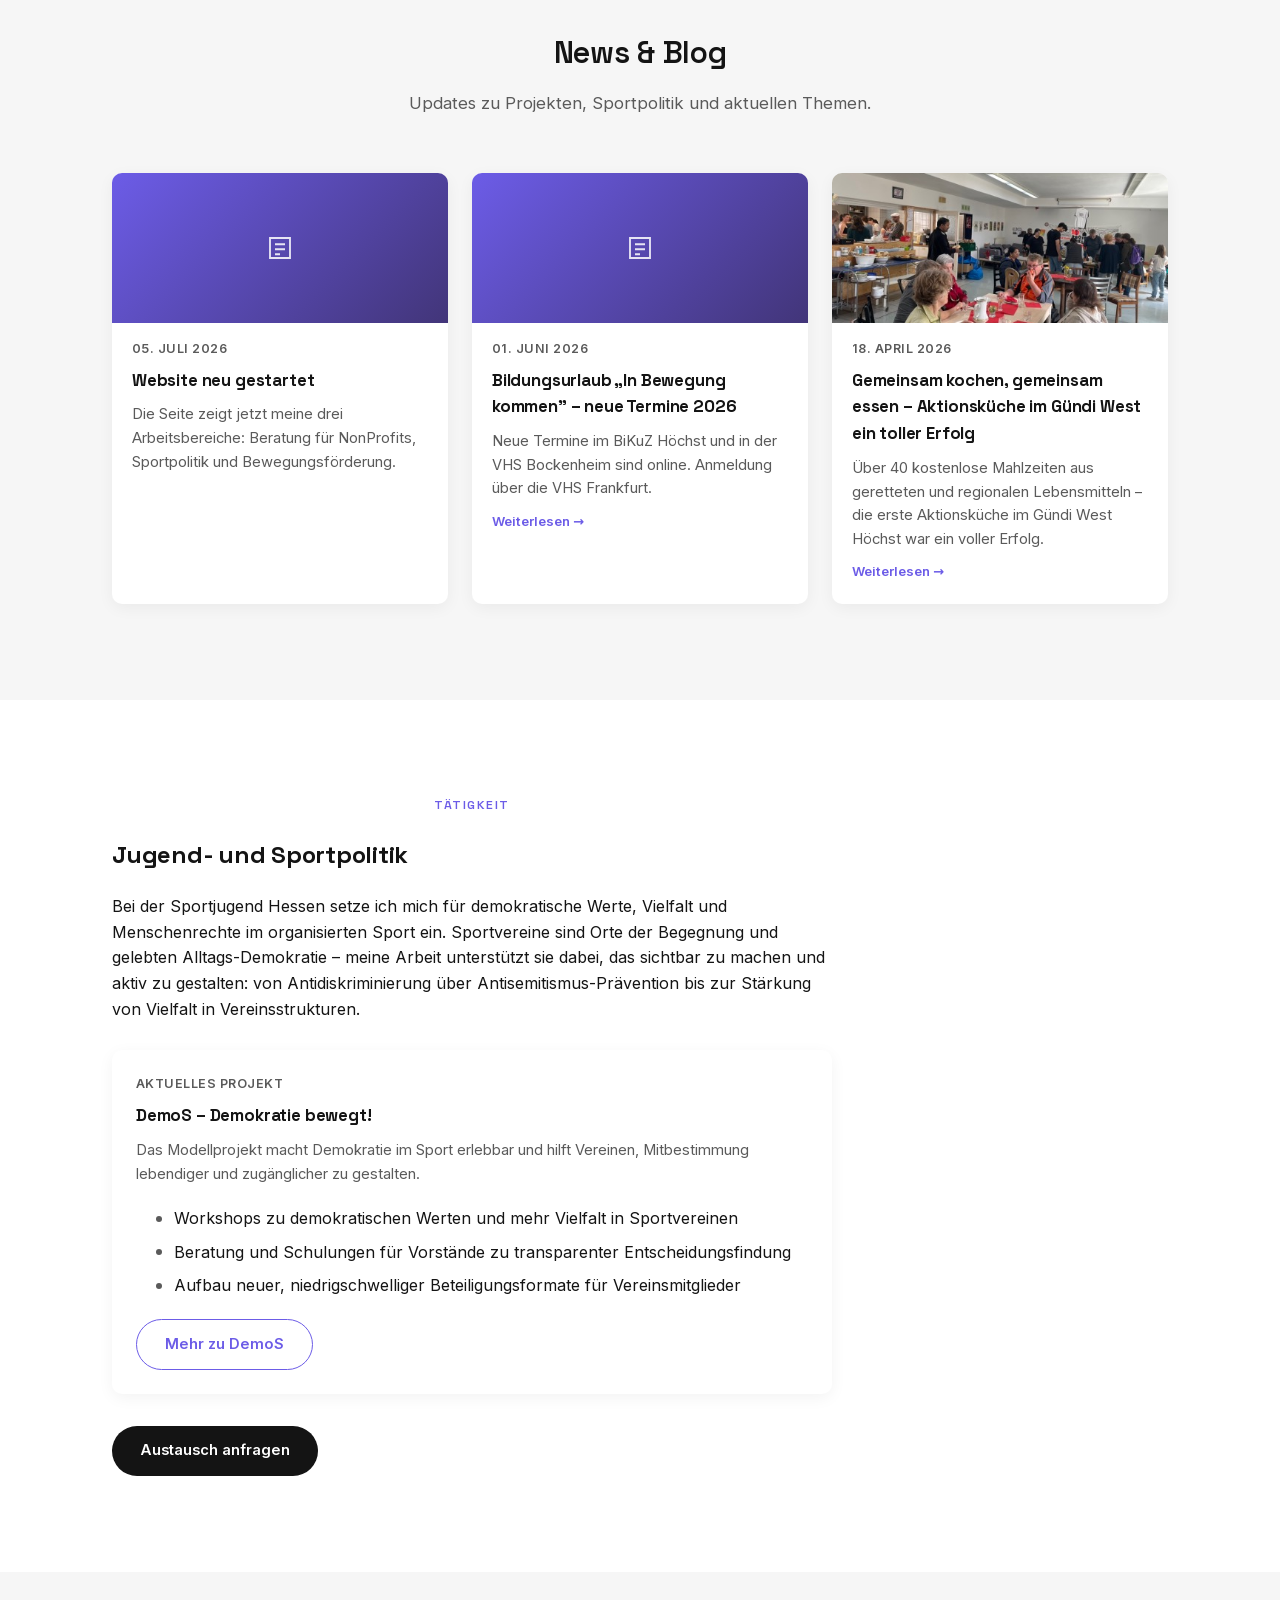
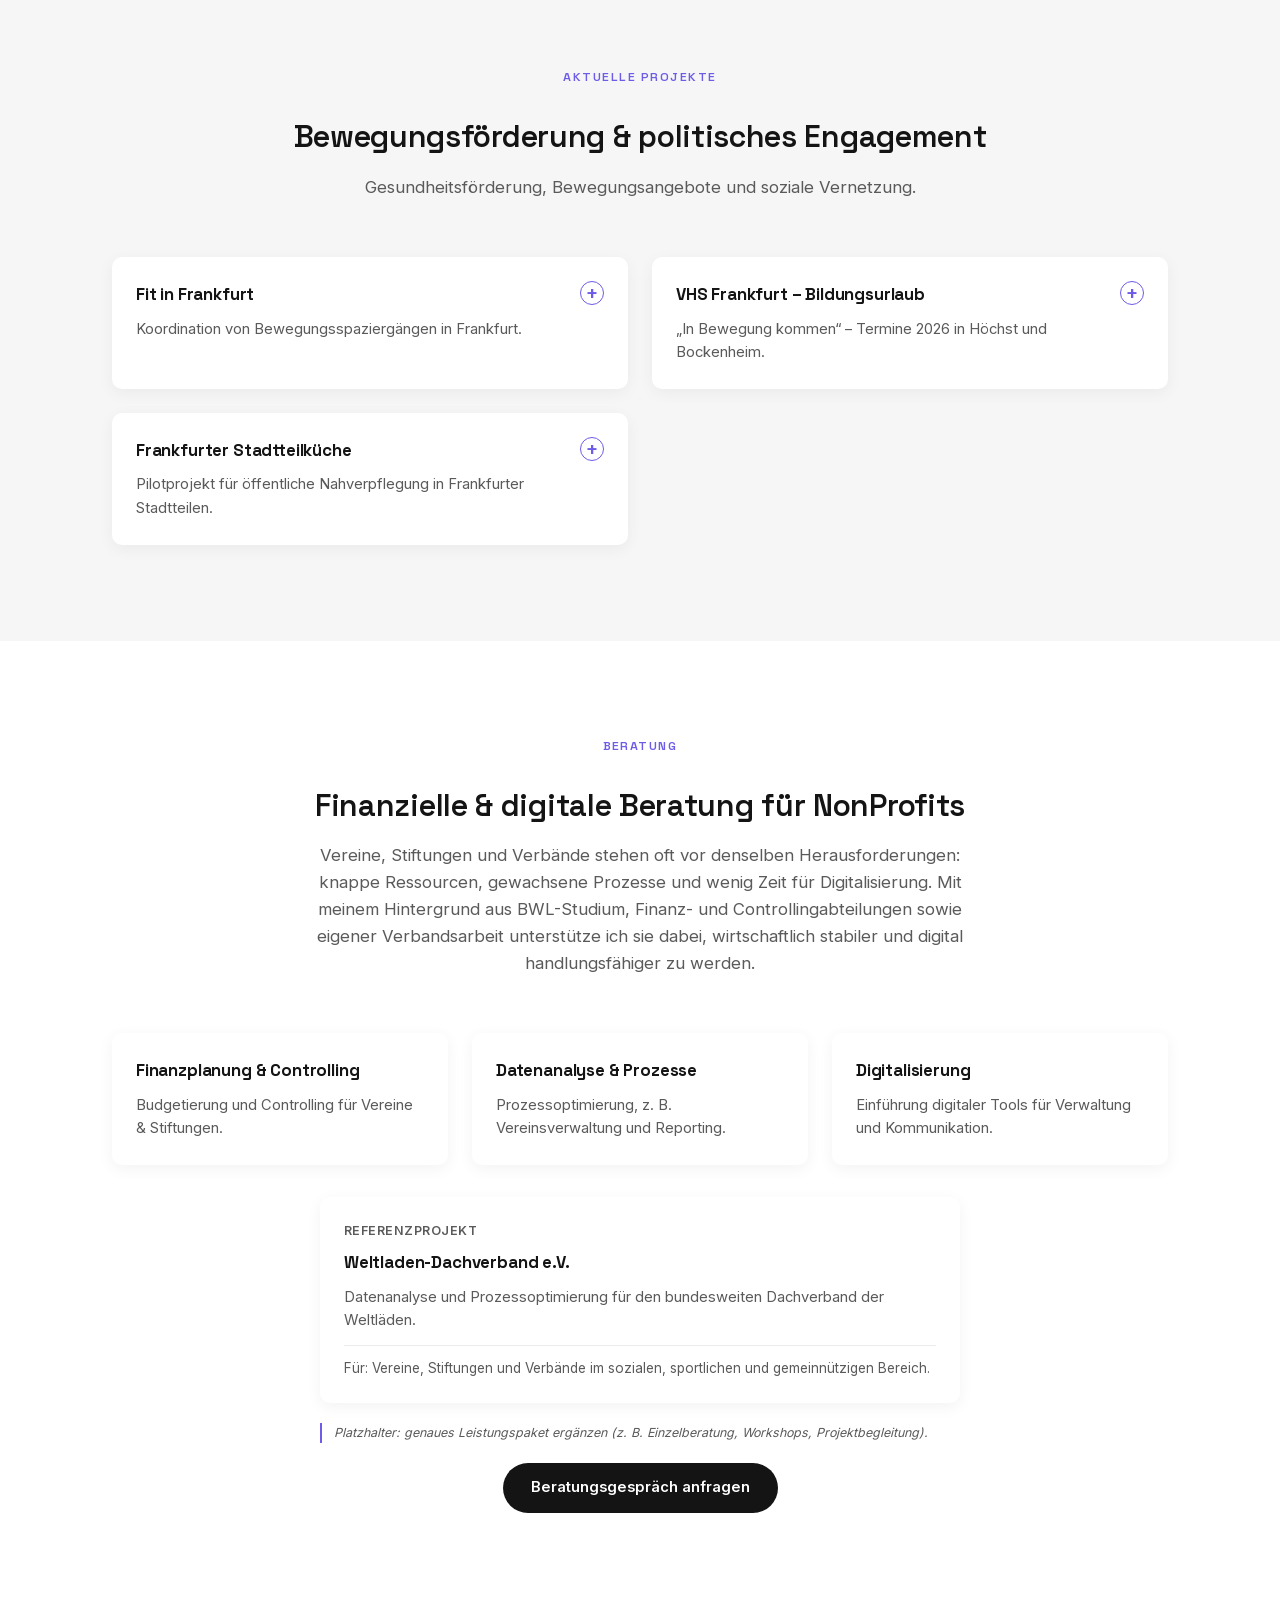
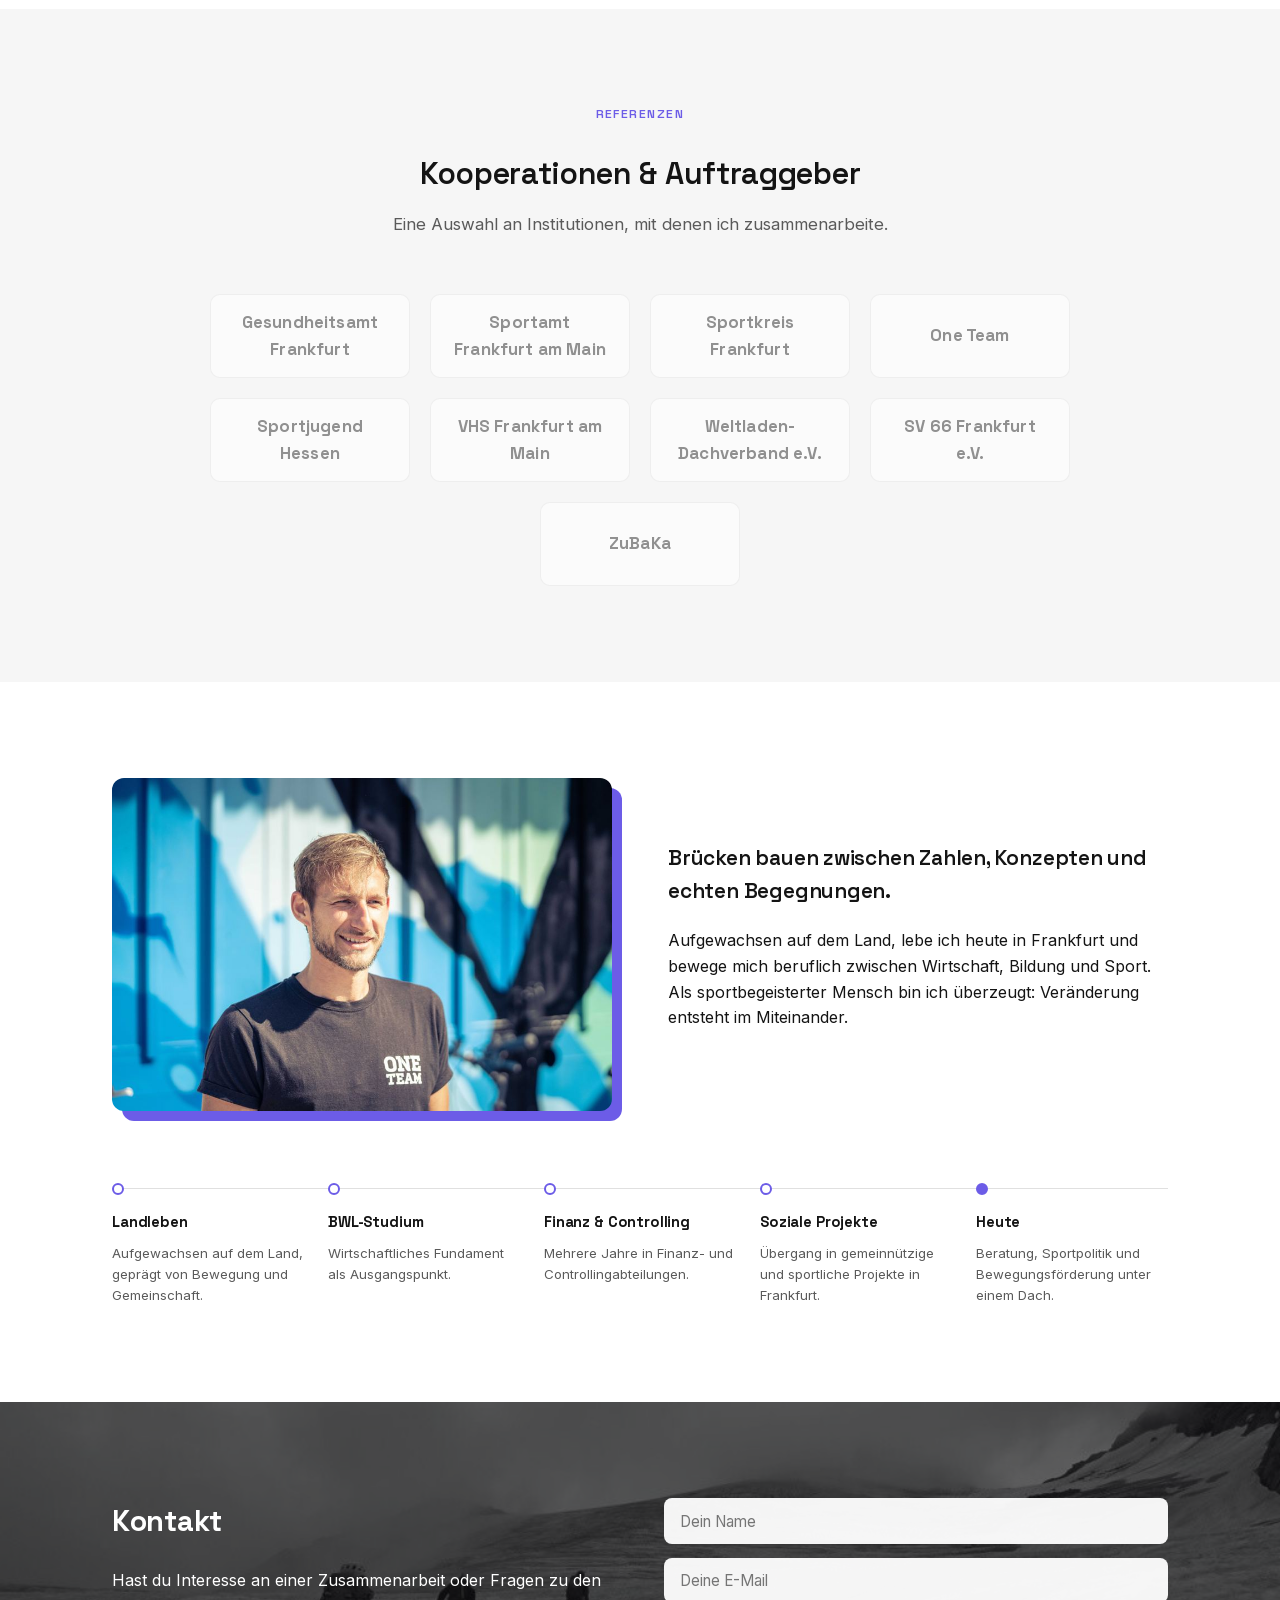
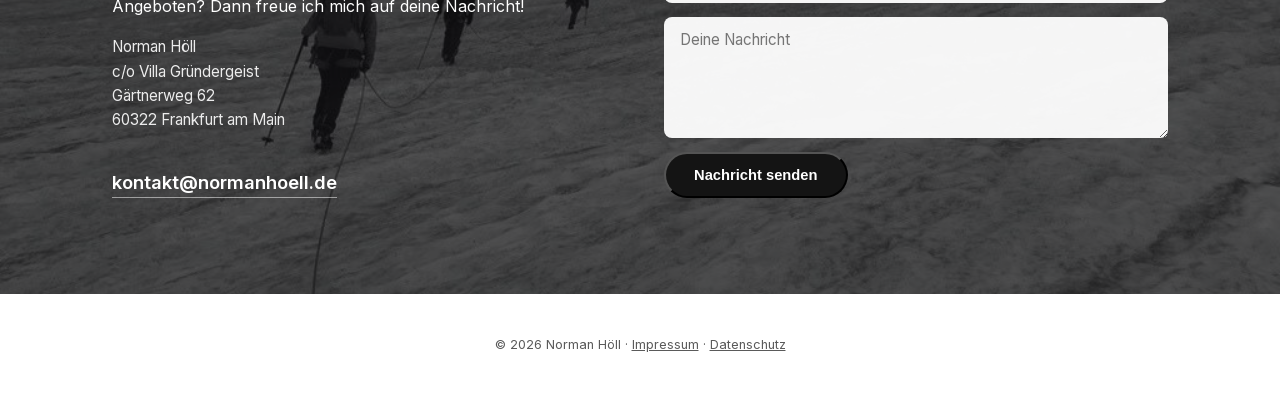
==== commit 02e66850: "Make all page text editable via the admin panel - Add content/site.json holding every text block on " ====
--- a/index.html
+++ b/index.html
@@ -59,7 +59,7 @@
       <h1>Norman Höll</h1>
       <p class="hero-location">Frankfurt am Main</p>
     </div>
-    <p class="hero-tagline">
+    <p class="hero-tagline" data-field="hero.tagline" data-field-format="force-break">
       Hallo, ich bin Norman.<br class="force-break">
       Freiberuflicher Projektleiter, Referent und Sportübungsleiter mit Fokus auf<br class="force-break">
       soziale Bewegungs-, Bildungs- und Gesundheitsprojekte.
@@ -70,24 +70,24 @@
 <section id="angebot">
   <div class="wrap">
     <span class="eyebrow">Mein Angebot</span>
-    <p class="section-lead">
+    <p class="section-lead" data-field="angebot.lead" data-field-format="force-break">
       Ich verbinde wirtschaftliche Themen mit sozialem Engagement –<br class="force-break">
       in meinen Arbeiten stehen Kooperation, Nachhaltigkeit und Inklusion im Mittelpunkt
     </p>
     <div class="pillars">
       <div class="pillar-card">
-        <h3>Sportpolitik</h3>
-        <p>Jugend- und Sportpolitik bei der Sportjugend Hessen.</p>
+        <h3 data-field="angebot.pillarSportpolitikTitle">Sportpolitik</h3>
+        <p data-field="angebot.pillarSportpolitikText">Jugend- und Sportpolitik bei der Sportjugend Hessen.</p>
         <a href="#sportpolitik">Mehr erfahren →</a>
       </div>
       <div class="pillar-card">
-        <h3>Bewegungsförderung &amp; politisches Engagement</h3>
-        <p>Projekte, Kurse und Schulungen rund um Bewegung und Gesundheit.</p>
+        <h3 data-field="angebot.pillarBewegungTitle">Bewegungsförderung &amp; politisches Engagement</h3>
+        <p data-field="angebot.pillarBewegungText">Projekte, Kurse und Schulungen rund um Bewegung und Gesundheit.</p>
         <a href="#bewegung">Mehr erfahren →</a>
       </div>
       <div class="pillar-card">
-        <h3>Beratung &amp; Umsetzung für NonProfits</h3>
-        <p>Finanzielle &amp; digitale Beratung für Vereine, Stiftungen und Verbände.</p>
+        <h3 data-field="angebot.pillarBeratungTitle">Beratung &amp; Umsetzung für NonProfits</h3>
+        <p data-field="angebot.pillarBeratungText">Finanzielle &amp; digitale Beratung für Vereine, Stiftungen und Verbände.</p>
         <a href="#beratung">Mehr erfahren →</a>
       </div>
     </div>
@@ -98,7 +98,7 @@
   <div class="wrap">
     <span class="eyebrow">Aktuelles</span>
     <h2 class="section-title">News &amp; Blog</h2>
-    <p class="section-lead">Updates zu Projekten, Sportpolitik und aktuellen Themen.</p>
+    <p class="section-lead" data-field="news.lead">Updates zu Projekten, Sportpolitik und aktuellen Themen.</p>
     <div id="news-list">
       <p class="news-empty">News werden geladen…</p>
     </div>
@@ -110,7 +110,7 @@
     <div class="section-narrow">
       <span class="eyebrow">Tätigkeit</span>
       <h2>Jugend- und Sportpolitik</h2>
-      <p>
+      <p data-field="sportpolitik.intro">
         Bei der <strong>Sportjugend Hessen</strong> setze ich mich für demokratische Werte, Vielfalt und
         Menschenrechte im organisierten Sport ein. Sportvereine sind Orte der Begegnung und gelebten
         Alltags-Demokratie – meine Arbeit unterstützt sie dabei, das sichtbar zu machen und aktiv zu
@@ -118,13 +118,13 @@
         in Vereinsstrukturen.
       </p>
       <div class="info-card">
-        <span class="info-date">Aktuelles Projekt</span>
-        <h4>DemoS – Demokratie bewegt!</h4>
-        <p>Das Modellprojekt macht Demokratie im Sport erlebbar und hilft Vereinen, Mitbestimmung lebendiger und zugänglicher zu gestalten.</p>
+        <span class="info-date" data-field="sportpolitik.projectLabel">Aktuelles Projekt</span>
+        <h4 data-field="sportpolitik.projectTitle">DemoS – Demokratie bewegt!</h4>
+        <p data-field="sportpolitik.projectText">Das Modellprojekt macht Demokratie im Sport erlebbar und hilft Vereinen, Mitbestimmung lebendiger und zugänglicher zu gestalten.</p>
         <ul class="dot-list">
-          <li>Workshops zu demokratischen Werten und mehr Vielfalt in Sportvereinen</li>
-          <li>Beratung und Schulungen für Vorstände zu transparenter Entscheidungsfindung</li>
-          <li>Aufbau neuer, niedrigschwelliger Beteiligungsformate für Vereinsmitglieder</li>
+          <li data-field="sportpolitik.bullet1">Workshops zu demokratischen Werten und mehr Vielfalt in Sportvereinen</li>
+          <li data-field="sportpolitik.bullet2">Beratung und Schulungen für Vorstände zu transparenter Entscheidungsfindung</li>
+          <li data-field="sportpolitik.bullet3">Aufbau neuer, niedrigschwelliger Beteiligungsformate für Vereinsmitglieder</li>
         </ul>
         <a href="https://www.sportjugend-hessen.de/themen/demokratiestaerkung#c1811" class="cta-button is-ghost" target="_blank" rel="noopener">Mehr zu DemoS</a>
       </div>
@@ -137,17 +137,17 @@
   <div class="wrap">
     <span class="eyebrow">Aktuelle Projekte</span>
     <h2 class="section-title">Bewegungsförderung &amp; politisches Engagement</h2>
-    <p class="section-lead">
+    <p class="section-lead" data-field="bewegung.lead">
       Gesundheitsförderung, Bewegungsangebote und soziale Vernetzung.
     </p>
     <div class="card-grid card-grid-2">
       <details class="info-card">
         <summary>
-          <h4>Fit in Frankfurt</h4>
-          <p>Koordination von Bewegungsspaziergängen in Frankfurt.</p>
+          <h4 data-field="bewegung.fitTitle">Fit in Frankfurt</h4>
+          <p data-field="bewegung.fitSummary">Koordination von Bewegungsspaziergängen in Frankfurt.</p>
         </summary>
         <div class="info-card-detail">
-          <p>
+          <p data-field="bewegung.fitDetail">
             Regelmäßige, kostenlose Bewegungsspaziergänge für Menschen jeden Alters in Frankfurt –
             in Kooperation mit dem Gesundheitsamt Frankfurt und dem Sportamt Frankfurt am Main.
           </p>
@@ -156,11 +156,11 @@
       </details>
       <details class="info-card">
         <summary>
-          <h4>VHS Frankfurt – Bildungsurlaub</h4>
-          <p>„In Bewegung kommen" – Termine 2026 in Höchst und Bockenheim.</p>
+          <h4 data-field="bewegung.vhsTitle">VHS Frankfurt – Bildungsurlaub</h4>
+          <p data-field="bewegung.vhsSummary">„In Bewegung kommen" – Termine 2026 in Höchst und Bockenheim.</p>
         </summary>
         <div class="info-card-detail">
-          <p>
+          <p data-field="bewegung.vhsDetail" data-field-format="break">
             06.–10. Juli 2026, BiKuZ Höchst<br>
             05.–09. Oktober 2026, BiKuZ Höchst<br>
             23.–27. November 2026, VHS Bockenheim
@@ -170,15 +170,16 @@
       </details>
       <details class="info-card">
         <summary>
-          <h4>Frankfurter Stadtteilküche</h4>
-          <p>Pilotprojekt für öffentliche Nahverpflegung in Frankfurter Stadtteilen.</p>
+          <h4 data-field="bewegung.kuecheTitle">Frankfurter Stadtteilküche</h4>
+          <p data-field="bewegung.kuecheSummary">Pilotprojekt für öffentliche Nahverpflegung in Frankfurter Stadtteilen.</p>
         </summary>
         <div class="info-card-detail">
           <p>
-            Die Frankfurter Stadtteilküche erprobt öffentliche Kochaktionen als gelebte Forderung nach
+            <span data-field="bewegung.kuecheDetail">Die Frankfurter Stadtteilküche erprobt öffentliche Kochaktionen als gelebte Forderung nach
             einer fürsorgenden Stadt: Ernährung soll so selbstverständlich zur Stadt gehören wie
             Bibliotheken oder Schwimmbäder. Ziel ist eine öffentliche Nahverpflegung für alle
-            (#ÖNVP) in jedem Frankfurter Stadtteil – <a href="#news">mehr dazu in den News</a>.
+            (#ÖNVP) in jedem Frankfurter Stadtteil.</span>
+            <a href="#news">Mehr dazu in den News</a>
           </p>
           <a href="https://frankfurter-stadtteilkueche.org" class="cta-button is-ghost" target="_blank" rel="noopener">Zur Projektseite</a>
         </div>
@@ -191,7 +192,7 @@
   <div class="wrap">
     <span class="eyebrow">Beratung</span>
     <h2 class="section-title">Finanzielle &amp; digitale Beratung für NonProfits</h2>
-    <p class="section-lead">
+    <p class="section-lead" data-field="beratung.lead">
       Vereine, Stiftungen und Verbände stehen oft vor denselben Herausforderungen: knappe Ressourcen,
       gewachsene Prozesse und wenig Zeit für Digitalisierung. Mit meinem Hintergrund aus BWL-Studium,
       Finanz- und Controllingabteilungen sowie eigener Verbandsarbeit unterstütze ich sie dabei,
@@ -199,25 +200,25 @@
     </p>
     <div class="card-grid card-grid-3">
       <div class="info-card">
-        <h4>Finanzplanung &amp; Controlling</h4>
-        <p>Budgetierung und Controlling für Vereine &amp; Stiftungen.</p>
+        <h4 data-field="beratung.service1Title">Finanzplanung &amp; Controlling</h4>
+        <p data-field="beratung.service1Text">Budgetierung und Controlling für Vereine &amp; Stiftungen.</p>
       </div>
       <div class="info-card">
-        <h4>Datenanalyse &amp; Prozesse</h4>
-        <p>Prozessoptimierung, z.&nbsp;B. Vereinsverwaltung und Reporting.</p>
+        <h4 data-field="beratung.service2Title">Datenanalyse &amp; Prozesse</h4>
+        <p data-field="beratung.service2Text">Prozessoptimierung, z.&nbsp;B. Vereinsverwaltung und Reporting.</p>
       </div>
       <div class="info-card">
-        <h4>Digitalisierung</h4>
-        <p>Einführung digitaler Tools für Verwaltung und Kommunikation.</p>
+        <h4 data-field="beratung.service3Title">Digitalisierung</h4>
+        <p data-field="beratung.service3Text">Einführung digitaler Tools für Verwaltung und Kommunikation.</p>
       </div>
     </div>
     <div class="info-card is-feature">
       <span class="info-date">Referenzprojekt</span>
-      <h4>Weltladen-Dachverband e.V.</h4>
-      <p>Datenanalyse und Prozessoptimierung für den bundesweiten Dachverband der Weltläden.</p>
-      <p class="info-target">Für: Vereine, Stiftungen und Verbände im sozialen, sportlichen und gemeinnützigen Bereich.</p>
-    </div>
-    <p class="placeholder-note">
+      <h4 data-field="beratung.referenceTitle">Weltladen-Dachverband e.V.</h4>
+      <p data-field="beratung.referenceText">Datenanalyse und Prozessoptimierung für den bundesweiten Dachverband der Weltläden.</p>
+      <p class="info-target" data-field="beratung.referenceTarget">Für: Vereine, Stiftungen und Verbände im sozialen, sportlichen und gemeinnützigen Bereich.</p>
+    </div>
+    <p class="placeholder-note" data-field="beratung.placeholderNote">
       Platzhalter: genaues Leistungspaket ergänzen (z.&nbsp;B. Einzelberatung, Workshops, Projektbegleitung).
     </p>
     <div class="cta-row is-centered">
@@ -252,8 +253,8 @@
         <img src="images/portrait-norman.jpg" alt="Norman Höll">
       </div>
       <div>
-        <p class="about-quote">Brücken bauen zwischen Zahlen, Konzepten und echten Begegnungen.</p>
-        <p>
+        <p class="about-quote" data-field="ueberMich.quote">Brücken bauen zwischen Zahlen, Konzepten und echten Begegnungen.</p>
+        <p data-field="ueberMich.bio">
           Aufgewachsen auf dem Land, lebe ich heute in Frankfurt und bewege mich beruflich zwischen
           Wirtschaft, Bildung und Sport. Als sportbegeisterter Mensch bin ich überzeugt:
           <strong>Veränderung entsteht im Miteinander.</strong>
@@ -263,28 +264,28 @@
     <div class="timeline">
       <div class="timeline-step">
         <span class="timeline-dot"></span>
-        <h4>Landleben</h4>
-        <p>Aufgewachsen auf dem Land, geprägt von Bewegung und Gemeinschaft.</p>
+        <h4 data-field="ueberMich.step1Title">Landleben</h4>
+        <p data-field="ueberMich.step1Text">Aufgewachsen auf dem Land, geprägt von Bewegung und Gemeinschaft.</p>
       </div>
       <div class="timeline-step">
         <span class="timeline-dot"></span>
-        <h4>BWL-Studium</h4>
-        <p>Wirtschaftliches Fundament als Ausgangspunkt.</p>
+        <h4 data-field="ueberMich.step2Title">BWL-Studium</h4>
+        <p data-field="ueberMich.step2Text">Wirtschaftliches Fundament als Ausgangspunkt.</p>
       </div>
       <div class="timeline-step">
         <span class="timeline-dot"></span>
-        <h4>Finanz &amp; Controlling</h4>
-        <p>Mehrere Jahre in Finanz- und Controllingabteilungen.</p>
+        <h4 data-field="ueberMich.step3Title">Finanz &amp; Controlling</h4>
+        <p data-field="ueberMich.step3Text">Mehrere Jahre in Finanz- und Controllingabteilungen.</p>
       </div>
       <div class="timeline-step">
         <span class="timeline-dot"></span>
-        <h4>Soziale Projekte</h4>
-        <p>Übergang in gemeinnützige und sportliche Projekte in Frankfurt.</p>
+        <h4 data-field="ueberMich.step4Title">Soziale Projekte</h4>
+        <p data-field="ueberMich.step4Text">Übergang in gemeinnützige und sportliche Projekte in Frankfurt.</p>
       </div>
       <div class="timeline-step is-current">
         <span class="timeline-dot"></span>
-        <h4>Heute</h4>
-        <p>Beratung, Sportpolitik und Bewegungsförderung unter einem Dach.</p>
+        <h4 data-field="ueberMich.step5Title">Heute</h4>
+        <p data-field="ueberMich.step5Text">Beratung, Sportpolitik und Bewegungsförderung unter einem Dach.</p>
       </div>
     </div>
   </div>
@@ -294,7 +295,7 @@
   <div class="wrap">
     <div>
       <h2>Kontakt</h2>
-      <p>Hast du Interesse an einer Zusammenarbeit oder Fragen zu den Angeboten? Dann freue ich mich auf deine Nachricht!</p>
+      <p data-field="kontakt.intro">Hast du Interesse an einer Zusammenarbeit oder Fragen zu den Angeboten? Dann freue ich mich auf deine Nachricht!</p>
       <p class="contact-address">
         Norman Höll<br>
         c/o Villa Gründergeist<br>
--- a/css/style.css
+++ b/css/style.css
@@ -303,7 +303,7 @@
   width: 6px;
   height: 6px;
   border-radius: 50%;
-  background: var(--color-accent);
+  background: var(--color-text-muted);
 }
 
 .cta-button {
@@ -341,7 +341,6 @@
 .info-card {
   background: var(--color-bg-white);
   border-radius: 10px;
-  border-left: 3px solid var(--color-accent);
   padding: 24px;
   box-shadow: 0 4px 16px rgba(0,0,0,0.05);
 }
@@ -390,13 +389,17 @@
 .info-card .info-date {
   display: block;
   font-size: 0.78rem;
-  color: var(--color-accent);
+  color: var(--color-text-muted);
   font-weight: 600;
   margin-bottom: 8px;
   text-transform: uppercase;
   letter-spacing: 0.04em;
 }
-.info-card.is-feature { border-left-width: 4px; margin-top: 32px; max-width: 640px; margin-left: auto; margin-right: auto; }
+.info-card.is-feature { margin-top: 32px; max-width: 640px; margin-left: auto; margin-right: auto; }
+.info-card-detail a:not(.cta-button) {
+  color: var(--color-accent);
+  text-decoration: underline;
+}
 .info-card .info-target {
   margin-top: 12px;
   padding-top: 12px;
